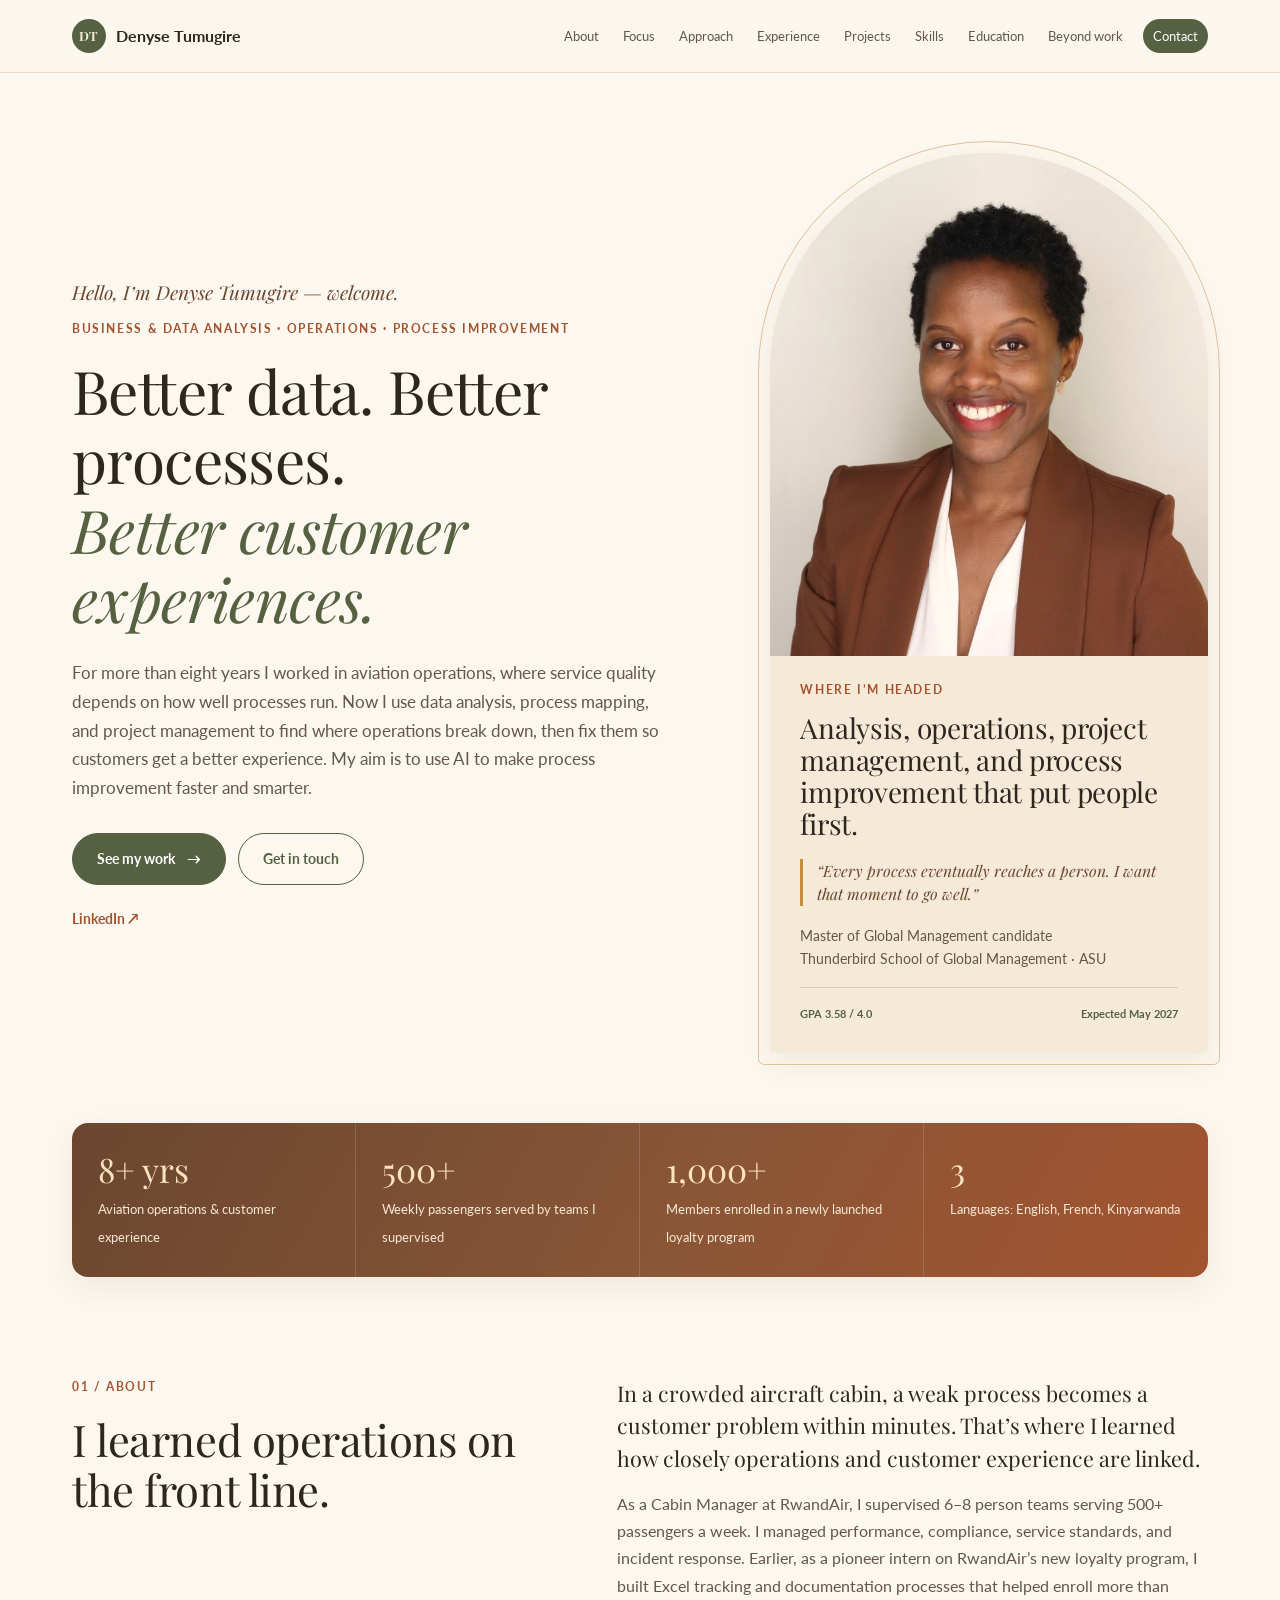
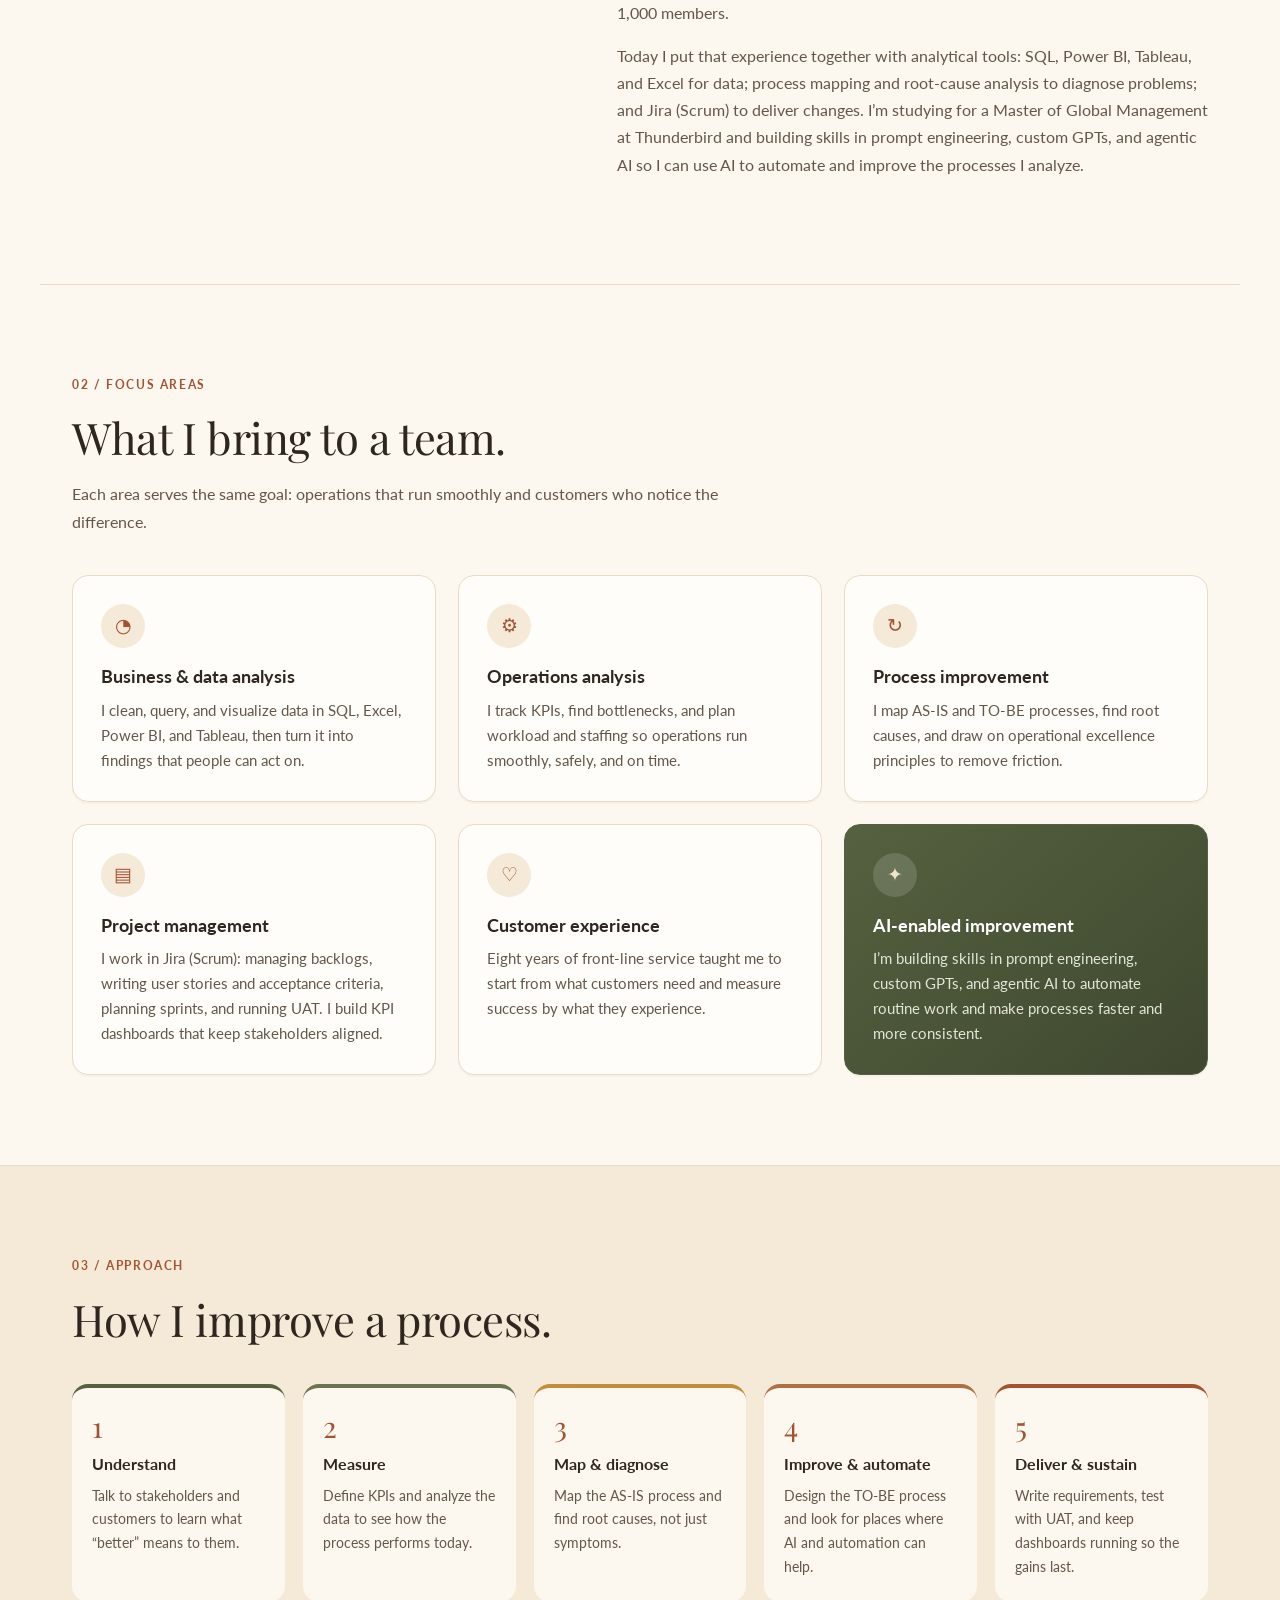
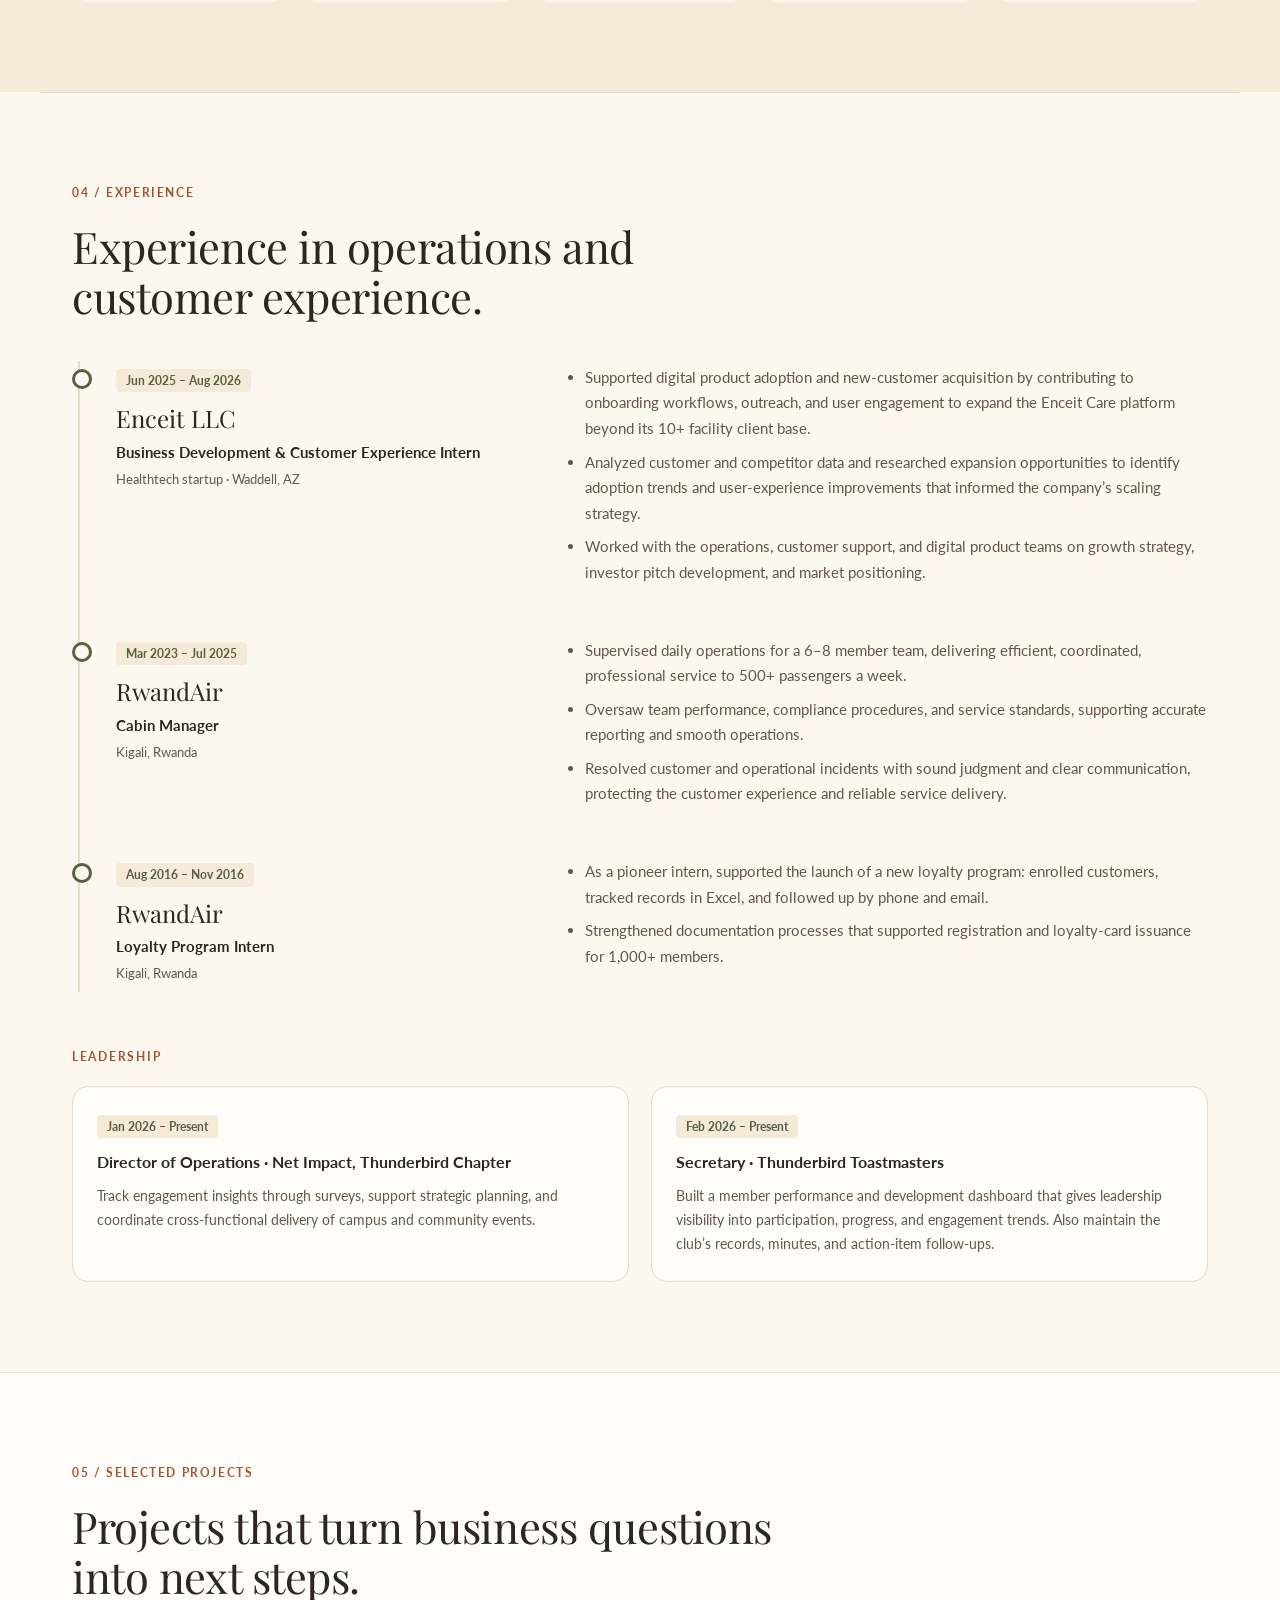
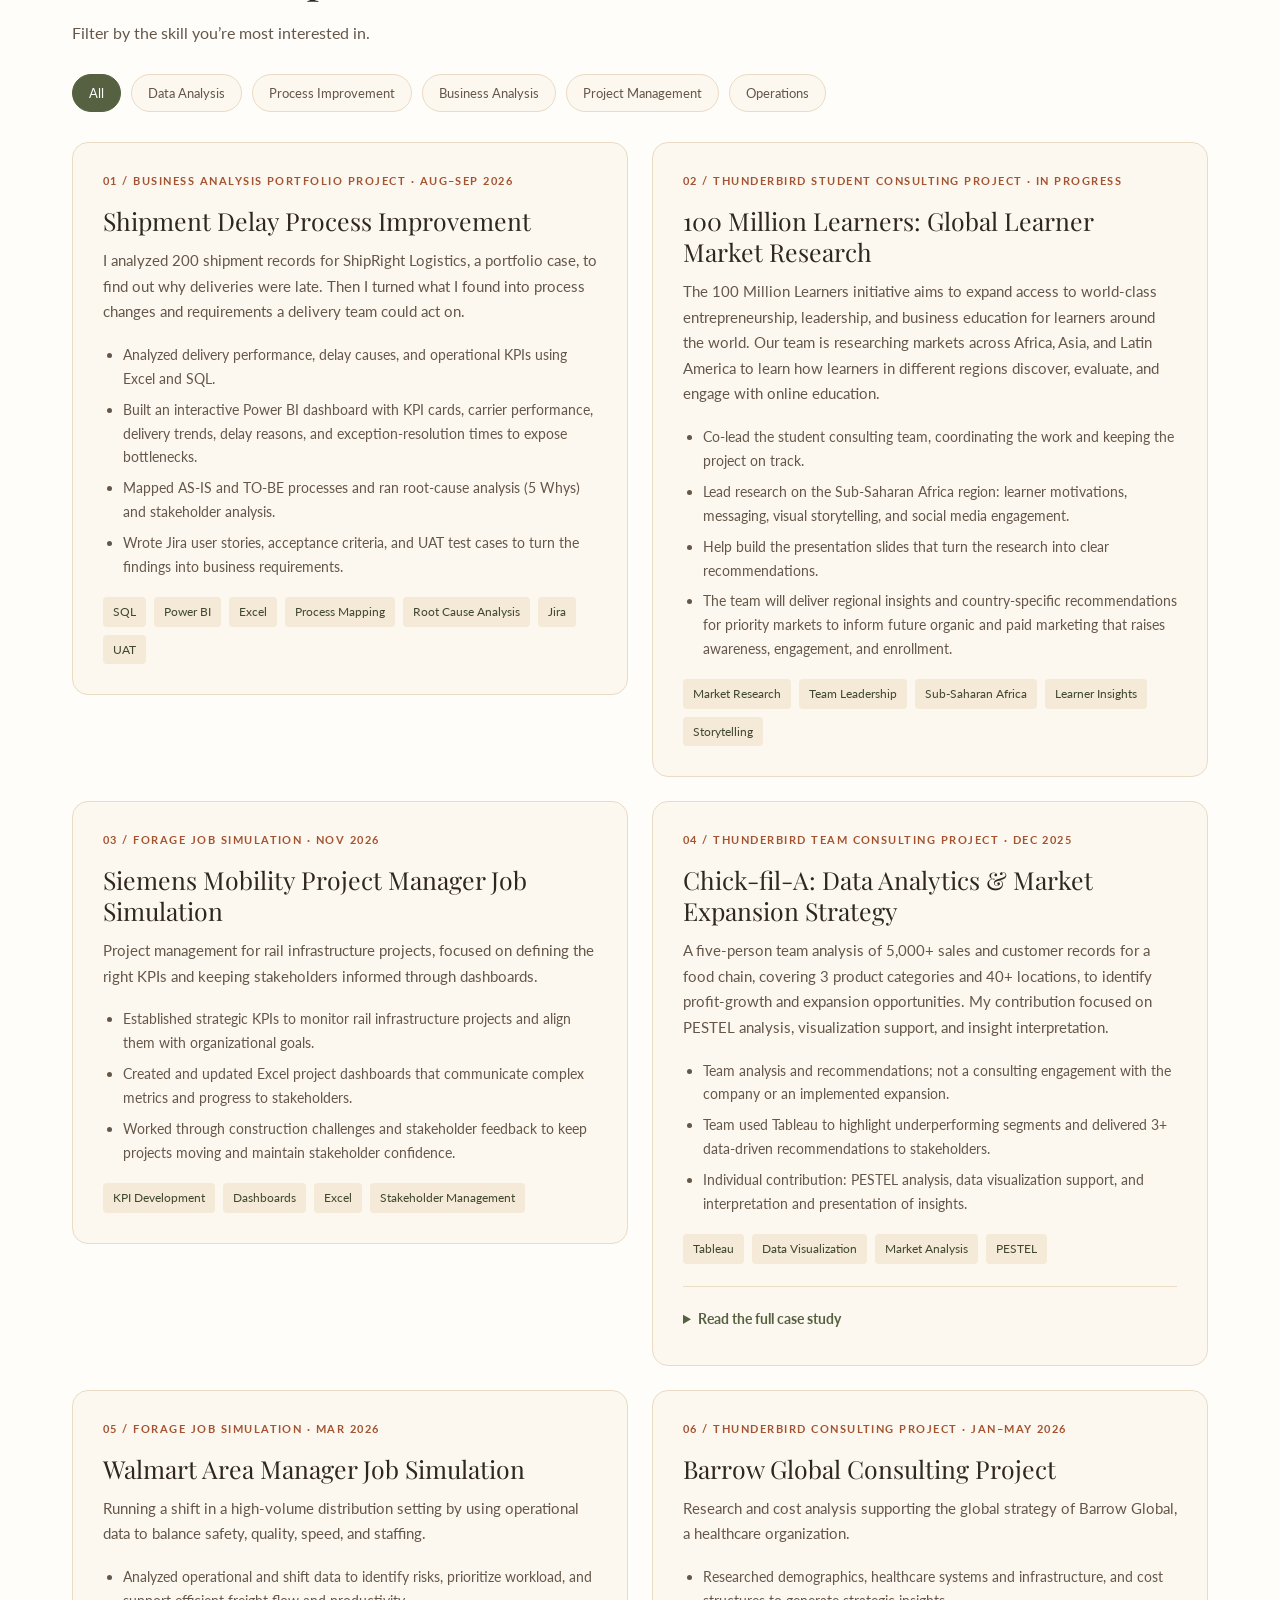
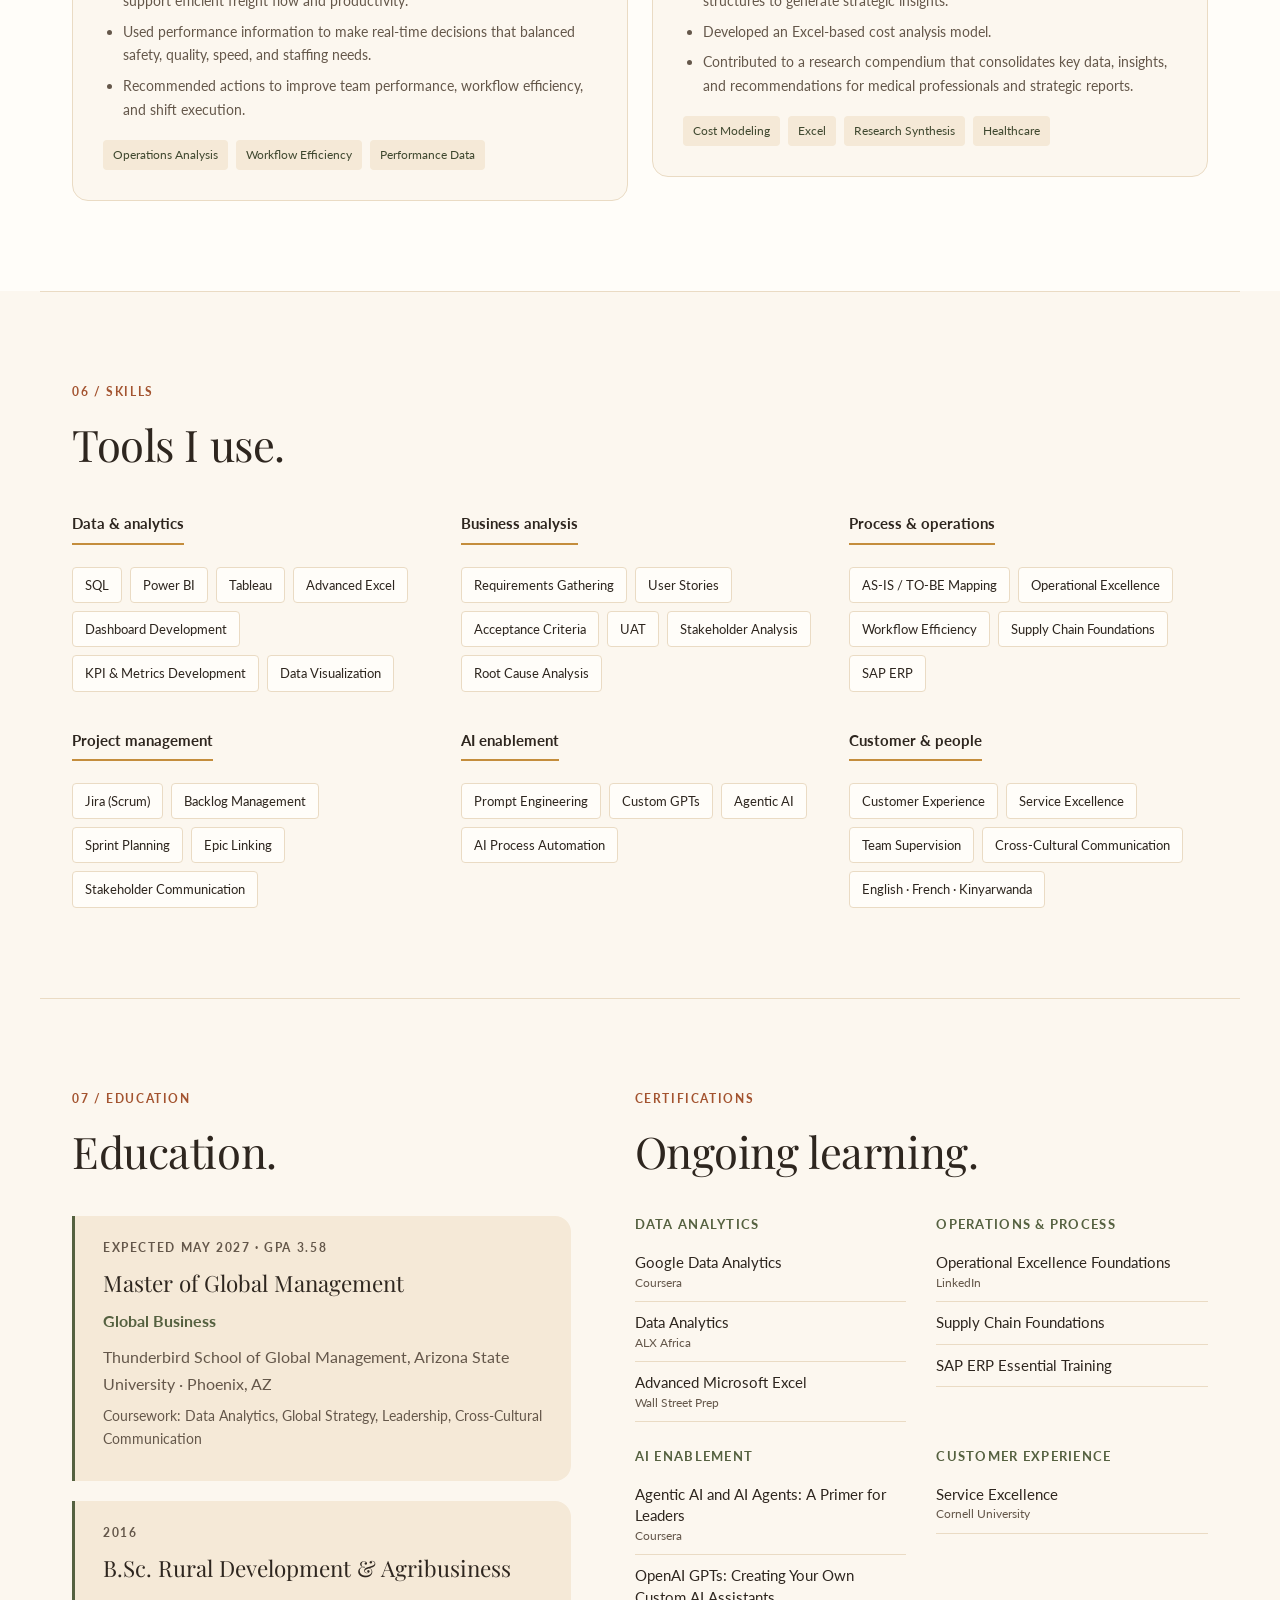
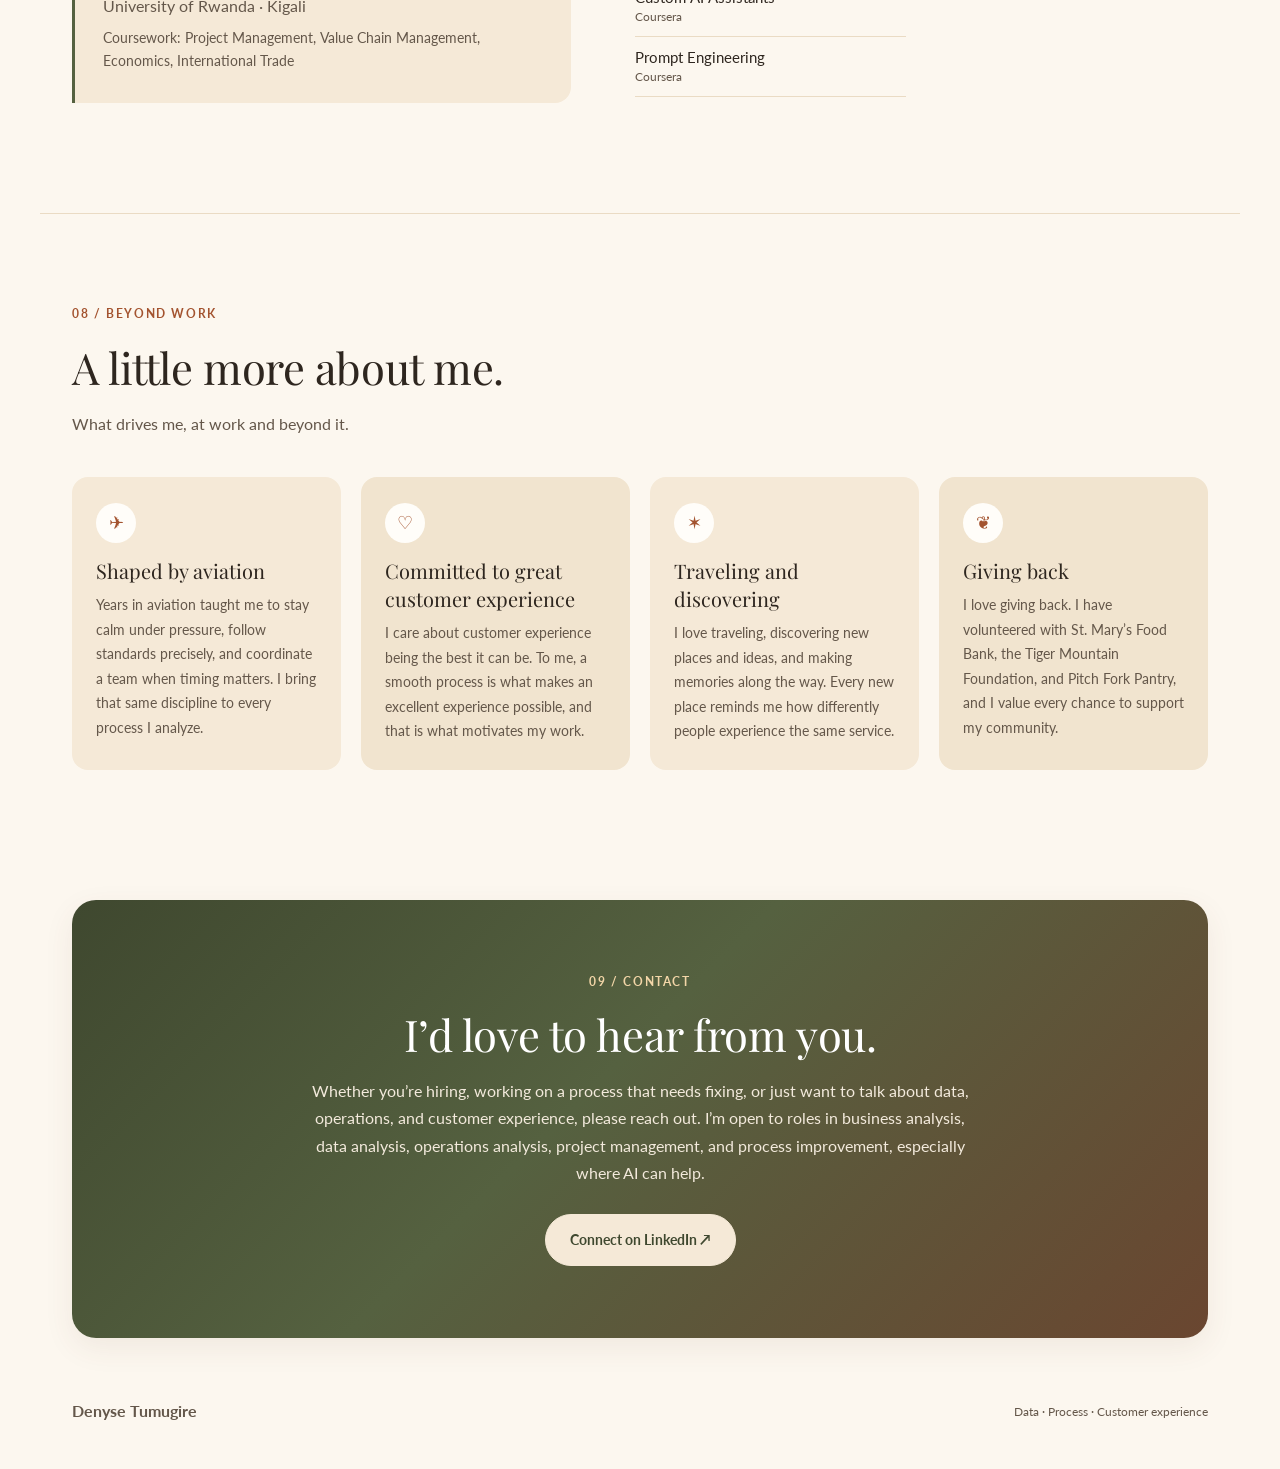
==== index.html @ b542c6e5 "Broaden hero card focus statement Co-Authored-By: Claude Opus 5.5 <noreply@anthropic.com> Claude-Ses" ====
<!doctype html>
<html lang="en">
<head>
  <meta charset="utf-8">
  <meta name="viewport" content="width=device-width, initial-scale=1">
  <meta name="description" content="Denyse Tumugire: business and data analyst, operations analyst, and process improvement professional focused on better customer experiences and AI-enabled process improvement.">
  <title>Denyse Tumugire | Business & Data Analysis · Operations · Process Improvement</title>
  <link rel="preconnect" href="https://fonts.googleapis.com">
  <link rel="preconnect" href="https://fonts.gstatic.com" crossorigin>
  <link rel="stylesheet" href="https://fonts.googleapis.com/css2?family=Lato:ital,wght@0,300;0,400;0,700;1,400&family=Playfair+Display:ital,wght@0,400;0,500;0,600;1,400;1,500&display=swap">
  <link rel="stylesheet" href="assets/styles.css">
  <script defer src="assets/projects.js"></script>
  <script defer src="assets/main.js"></script>
</head>
<body>
  <a class="skip-link" href="#main">Skip to content</a>
  <div class="progress" aria-hidden="true"><span></span></div>

  <header class="site-header">
    <div class="header-inner">
      <a class="brand" href="#home"><span class="brand-mark" aria-hidden="true">DT</span> Denyse Tumugire</a>
      <button class="menu-toggle" type="button" aria-expanded="false" aria-controls="navigation" hidden>Menu</button>
      <nav id="navigation" aria-label="Main navigation">
        <a href="#about">About</a>
        <a href="#focus">Focus</a>
        <a href="#approach">Approach</a>
        <a href="#experience">Experience</a>
        <a href="#projects">Projects</a>
        <a href="#skills">Skills</a>
        <a href="#credentials">Education</a>
        <a href="#beyond">Beyond work</a>
        <a href="#contact" class="nav-cta">Contact</a>
      </nav>
    </div>
  </header>

  <main id="main">
    <!-- HERO -->
    <section class="hero section" id="home" aria-labelledby="home-title">
      <div class="hero-copy">
        <p class="greeting">Hello, I’m Denyse Tumugire <span aria-hidden="true">—</span> welcome.</p>
        <p class="eyebrow">Business & Data Analysis · Operations · Process Improvement</p>
        <h1 id="home-title">Better data. Better processes.<br><em>Better customer experiences.</em></h1>
        <p class="intro">For more than eight years I worked in aviation operations, where service quality depends on how well processes run. Now I use data analysis, process mapping, and project management to find where operations break down, then fix them so customers get a better experience. My aim is to use AI to make process improvement faster and smarter.</p>
        <div class="actions">
          <a class="button primary" href="#projects">See my work <span aria-hidden="true">→</span></a>
          <a class="button secondary" href="#contact">Get in touch</a>
        </div>
        <ul class="hero-links" aria-label="Professional profiles">
          <li><a href="https://www.linkedin.com/in/denyse-tumugire">LinkedIn ↗</a></li>
        </ul>
      </div>
      <aside class="hero-note" aria-label="Professional focus">
        <div class="portrait-frame"><img class="portrait" src="assets/denyse-tumugire.jpg" alt="Denyse Tumugire, smiling, in a brown blazer" width="720" height="828" fetchpriority="high"></div>
        <p class="eyebrow">Where I’m headed</p>
        <h2>Analysis, operations, project management, and process improvement that put people first.</h2>
        <blockquote>“Every process eventually reaches a person. I want that moment to go well.”</blockquote>
        <p>Master of Global Management candidate<br>Thunderbird School of Global Management · ASU</p>
        <div class="note-footer"><span>GPA 3.58 / 4.0</span><span>Expected May 2027</span></div>
      </aside>
    </section>

    <!-- IMPACT NUMBERS -->
    <section class="stats" aria-label="Highlights">
      <div><strong>8+ yrs</strong><span>Aviation operations & customer experience</span></div>
      <div><strong>500+</strong><span>Weekly passengers served by teams I supervised</span></div>
      <div><strong>1,000+</strong><span>Members enrolled in a newly launched loyalty program</span></div>
      <div><strong>3</strong><span>Languages: English, French, Kinyarwanda</span></div>
    </section>

    <!-- ABOUT -->
    <section class="section about" id="about" aria-labelledby="about-title">
      <div class="section-heading"><p class="eyebrow">01 / About</p><h2 id="about-title">I learned operations on the front line.</h2></div>
      <div class="section-body">
        <p class="lead">In a crowded aircraft cabin, a weak process becomes a customer problem within minutes. That’s where I learned how closely operations and customer experience are linked.</p>
        <p>As a Cabin Manager at RwandAir, I supervised 6–8 person teams serving 500+ passengers a week. I managed performance, compliance, service standards, and incident response. Earlier, as a pioneer intern on RwandAir’s new loyalty program, I built Excel tracking and documentation processes that helped enroll more than 1,000 members.</p>
        <p>Today I put that experience together with analytical tools: SQL, Power BI, Tableau, and Excel for data; process mapping and root-cause analysis to diagnose problems; and Jira (Scrum) to deliver changes. I’m studying for a Master of Global Management at Thunderbird and building skills in prompt engineering, custom GPTs, and agentic AI so I can use AI to automate and improve the processes I analyze.</p>
      </div>
    </section>

    <!-- FOCUS AREAS -->
    <section class="section" id="focus" aria-labelledby="focus-title">
      <div class="section-heading"><p class="eyebrow">02 / Focus areas</p><h2 id="focus-title">What I bring to a team.</h2><p>Each area serves the same goal: operations that run smoothly and customers who notice the difference.</p></div>
      <div class="focus-grid">
        <article class="focus-card"><span class="focus-icon" aria-hidden="true">◔</span><h3>Business & data analysis</h3><p>I clean, query, and visualize data in SQL, Excel, Power BI, and Tableau, then turn it into findings that people can act on.</p></article>
        <article class="focus-card"><span class="focus-icon" aria-hidden="true">⚙</span><h3>Operations analysis</h3><p>I track KPIs, find bottlenecks, and plan workload and staffing so operations run smoothly, safely, and on time.</p></article>
        <article class="focus-card"><span class="focus-icon" aria-hidden="true">↻</span><h3>Process improvement</h3><p>I map AS-IS and TO-BE processes, find root causes, and draw on operational excellence principles to remove friction.</p></article>
        <article class="focus-card"><span class="focus-icon" aria-hidden="true">▤</span><h3>Project management</h3><p>I work in Jira (Scrum): managing backlogs, writing user stories and acceptance criteria, planning sprints, and running UAT. I build KPI dashboards that keep stakeholders aligned.</p></article>
        <article class="focus-card"><span class="focus-icon" aria-hidden="true">♡</span><h3>Customer experience</h3><p>Eight years of front-line service taught me to start from what customers need and measure success by what they experience.</p></article>
        <article class="focus-card accent"><span class="focus-icon" aria-hidden="true">✦</span><h3>AI-enabled improvement</h3><p>I’m building skills in prompt engineering, custom GPTs, and agentic AI to automate routine work and make processes faster and more consistent.</p></article>
      </div>
    </section>

    <!-- APPROACH -->
    <section class="section approach" id="approach" aria-labelledby="approach-title">
      <div class="section-heading"><p class="eyebrow">03 / Approach</p><h2 id="approach-title">How I improve a process.</h2></div>
      <ol class="steps">
        <li><span class="step-num">1</span><h3>Understand</h3><p>Talk to stakeholders and customers to learn what “better” means to them.</p></li>
        <li><span class="step-num">2</span><h3>Measure</h3><p>Define KPIs and analyze the data to see how the process performs today.</p></li>
        <li><span class="step-num">3</span><h3>Map & diagnose</h3><p>Map the AS-IS process and find root causes, not just symptoms.</p></li>
        <li><span class="step-num">4</span><h3>Improve & automate</h3><p>Design the TO-BE process and look for places where AI and automation can help.</p></li>
        <li><span class="step-num">5</span><h3>Deliver & sustain</h3><p>Write requirements, test with UAT, and keep dashboards running so the gains last.</p></li>
      </ol>
    </section>

    <!-- EXPERIENCE -->
    <section class="section" id="experience" aria-labelledby="experience-title">
      <div class="section-heading"><p class="eyebrow">04 / Experience</p><h2 id="experience-title">Experience in operations and customer experience.</h2></div>
      <div class="timeline">
        <article class="experience">
          <div class="exp-meta"><p class="dates">Jun 2025 – Aug 2026</p><h3>Enceit LLC</h3><p class="role">Business Development & Customer Experience Intern</p><p class="place">Healthtech startup · Waddell, AZ</p></div>
          <ul>
            <li>Supported digital product adoption and new-customer acquisition by contributing to onboarding workflows, outreach, and user engagement to expand the Enceit Care platform beyond its 10+ facility client base.</li>
            <li>Analyzed customer and competitor data and researched expansion opportunities to identify adoption trends and user-experience improvements that informed the company’s scaling strategy.</li>
            <li>Worked with the operations, customer support, and digital product teams on growth strategy, investor pitch development, and market positioning.</li>
          </ul>
        </article>
        <article class="experience">
          <div class="exp-meta"><p class="dates">Mar 2023 – Jul 2025</p><h3>RwandAir</h3><p class="role">Cabin Manager</p><p class="place">Kigali, Rwanda</p></div>
          <ul>
            <li>Supervised daily operations for a 6–8 member team, delivering efficient, coordinated, professional service to 500+ passengers a week.</li>
            <li>Oversaw team performance, compliance procedures, and service standards, supporting accurate reporting and smooth operations.</li>
            <li>Resolved customer and operational incidents with sound judgment and clear communication, protecting the customer experience and reliable service delivery.</li>
          </ul>
        </article>
        <article class="experience">
          <div class="exp-meta"><p class="dates">Aug 2016 – Nov 2016</p><h3>RwandAir</h3><p class="role">Loyalty Program Intern</p><p class="place">Kigali, Rwanda</p></div>
          <ul>
            <li>As a pioneer intern, supported the launch of a new loyalty program: enrolled customers, tracked records in Excel, and followed up by phone and email.</li>
            <li>Strengthened documentation processes that supported registration and loyalty-card issuance for 1,000+ members.</li>
          </ul>
        </article>
      </div>

      <h3 class="subhead">Leadership</h3>
      <div class="leadership">
        <article><p class="dates">Jan 2026 – Present</p><h4>Director of Operations · Net Impact, Thunderbird Chapter</h4><p>Track engagement insights through surveys, support strategic planning, and coordinate cross-functional delivery of campus and community events.</p></article>
        <article><p class="dates">Feb 2026 – Present</p><h4>Secretary · Thunderbird Toastmasters</h4><p>Built a member performance and development dashboard that gives leadership visibility into participation, progress, and engagement trends. Also maintain the club’s records, minutes, and action-item follow-ups.</p></article>
      </div>
    </section>

    <!-- PROJECTS -->
    <section class="section projects-section" id="projects" aria-labelledby="projects-title">
      <div class="section-heading"><p class="eyebrow">05 / Selected projects</p><h2 id="projects-title">Projects that turn business questions into next steps.</h2><p>Filter by the skill you’re most interested in.</p></div>
      <div id="project-filters" class="filters" role="group" aria-label="Filter projects"></div>
      <p id="filter-status" class="visually-hidden" aria-live="polite"></p>
      <div id="project-grid" class="project-grid"></div>
      <noscript><p>Turn on JavaScript to see project details. Featured work includes a shipment delay process improvement project (SQL, Power BI, Jira), a Siemens Mobility project manager simulation, and a Chick-fil-A data analytics case study.</p></noscript>
    </section>

    <!-- SKILLS -->
    <section class="section" id="skills" aria-labelledby="skills-title">
      <div class="section-heading"><p class="eyebrow">06 / Skills</p><h2 id="skills-title">Tools I use.</h2></div>
      <div class="skill-groups">
        <div><h3>Data & analytics</h3><ul class="chips"><li>SQL</li><li>Power BI</li><li>Tableau</li><li>Advanced Excel</li><li>Dashboard Development</li><li>KPI & Metrics Development</li><li>Data Visualization</li></ul></div>
        <div><h3>Business analysis</h3><ul class="chips"><li>Requirements Gathering</li><li>User Stories</li><li>Acceptance Criteria</li><li>UAT</li><li>Stakeholder Analysis</li><li>Root Cause Analysis</li></ul></div>
        <div><h3>Process & operations</h3><ul class="chips"><li>AS-IS / TO-BE Mapping</li><li>Operational Excellence</li><li>Workflow Efficiency</li><li>Supply Chain Foundations</li><li>SAP ERP</li></ul></div>
        <div><h3>Project management</h3><ul class="chips"><li>Jira (Scrum)</li><li>Backlog Management</li><li>Sprint Planning</li><li>Epic Linking</li><li>Stakeholder Communication</li></ul></div>
        <div><h3>AI enablement</h3><ul class="chips"><li>Prompt Engineering</li><li>Custom GPTs</li><li>Agentic AI</li><li>AI Process Automation</li></ul></div>
        <div><h3>Customer & people</h3><ul class="chips"><li>Customer Experience</li><li>Service Excellence</li><li>Team Supervision</li><li>Cross-Cultural Communication</li><li>English · French · Kinyarwanda</li></ul></div>
      </div>
    </section>

    <!-- EDUCATION & CERTIFICATIONS -->
    <section class="section credentials" id="credentials" aria-labelledby="credentials-title">
      <div>
        <div class="section-heading"><p class="eyebrow">07 / Education</p><h2 id="credentials-title">Education.</h2></div>
        <article class="education-card"><p class="eyebrow">Expected May 2027 · GPA 3.58</p><h3>Master of Global Management</h3><p class="specialization">Global Business</p><p>Thunderbird School of Global Management, Arizona State University · Phoenix, AZ</p><p class="small">Coursework: Data Analytics, Global Strategy, Leadership, Cross-Cultural Communication</p></article>
        <article class="education-card"><p class="eyebrow">2016</p><h3>B.Sc. Rural Development & Agribusiness</h3><p>University of Rwanda · Kigali</p><p class="small">Coursework: Project Management, Value Chain Management, Economics, International Trade</p></article>
      </div>
      <div>
        <div class="section-heading"><p class="eyebrow">Certifications</p><h2>Ongoing learning.</h2></div>
        <div class="cert-groups">
          <div><h3>Data analytics</h3><ul class="certification-list"><li>Google Data Analytics <span>Coursera</span></li><li>Data Analytics <span>ALX Africa</span></li><li>Advanced Microsoft Excel <span>Wall Street Prep</span></li></ul></div>
          <div><h3>Operations & process</h3><ul class="certification-list"><li>Operational Excellence Foundations <span>LinkedIn</span></li><li>Supply Chain Foundations</li><li>SAP ERP Essential Training</li></ul></div>
          <div><h3>AI enablement</h3><ul class="certification-list"><li>Agentic AI and AI Agents: A Primer for Leaders <span>Coursera</span></li><li>OpenAI GPTs: Creating Your Own Custom AI Assistants <span>Coursera</span></li><li>Prompt Engineering <span>Coursera</span></li></ul></div>
          <div><h3>Customer experience</h3><ul class="certification-list"><li>Service Excellence <span>Cornell University</span></li></ul></div>
        </div>
      </div>
    </section>

    <!-- BEYOND WORK: Add hobbies or interests as another <article class="life-card">. -->
    <section class="section beyond" id="beyond" aria-labelledby="beyond-title">
      <div class="section-heading"><p class="eyebrow">08 / Beyond work</p><h2 id="beyond-title">A little more about me.</h2><p>What drives me, at work and beyond it.</p></div>
      <div class="life-grid">
        <article class="life-card"><span class="life-icon" aria-hidden="true">✈</span><h3>Shaped by aviation</h3><p>Years in aviation taught me to stay calm under pressure, follow standards precisely, and coordinate a team when timing matters. I bring that same discipline to every process I analyze.</p></article>
        <article class="life-card"><span class="life-icon" aria-hidden="true">♡</span><h3>Committed to great customer experience</h3><p>I care about customer experience being the best it can be. To me, a smooth process is what makes an excellent experience possible, and that is what motivates my work.</p></article>
        <article class="life-card"><span class="life-icon" aria-hidden="true">✶</span><h3>Traveling and discovering</h3><p>I love traveling, discovering new places and ideas, and making memories along the way. Every new place reminds me how differently people experience the same service.</p></article>
        <article class="life-card"><span class="life-icon" aria-hidden="true">❦</span><h3>Giving back</h3><p>I love giving back. I have volunteered with St. Mary’s Food Bank, the Tiger Mountain Foundation, and Pitch Fork Pantry, and I value every chance to support my community.</p></article>
      </div>
    </section>

    <!-- CONTACT -->
    <section class="section contact-section" id="contact" aria-labelledby="contact-title">
      <p class="eyebrow">09 / Contact</p>
      <h2 id="contact-title">I’d love to hear from you.</h2>
      <p>Whether you’re hiring, working on a process that needs fixing, or just want to talk about data, operations, and customer experience, please reach out. I’m open to roles in business analysis, data analysis, operations analysis, project management, and process improvement, especially where AI can help.</p>
      <a class="button primary" href="https://www.linkedin.com/in/denyse-tumugire">Connect on LinkedIn ↗</a>
    </section>
  </main>

  <footer>
    <a class="brand" href="#home">Denyse Tumugire</a>
    <p>Data · Process · Customer experience</p>
  </footer>

  <a class="to-top" href="#home" aria-label="Back to top">↑</a>
</body>
</html>
---- assets/styles.css ----
/* DESIGN: Change these colors to personalize the earth-tone palette.
   Keep text colors dark enough to stay readable on the light backgrounds. */
:root {
  --ink: #2e261f;        /* main text: warm espresso */
  --muted: #64574a;      /* secondary text */
  --olive: #556140;      /* primary accent: warm olive */
  --olive-dark: #3f482f;
  --clay: #a3532f;       /* terracotta accent */
  --brown: #6a4630;      /* deep earth */
  --ochre: #c48d3c;      /* honey highlight */
  --sand: #f5e9d7;       /* soft warm panels */
  --cream: #fcf7ef;      /* page background */
  --line: #eadbc4;       /* borders */
  --white: #fffdf9;
  --radius: 16px;
  --shadow: 0 10px 30px rgba(106, 70, 48, .08);
  --header-h: 72px;
  --serif: 'Playfair Display', Georgia, 'Times New Roman', serif;
  --sans: 'Lato', Arial, Helvetica, sans-serif;
}

* { box-sizing: border-box; }
html { scroll-behavior: smooth; scroll-padding-top: calc(var(--header-h) + 16px); }
body { margin: 0; color: var(--ink); background: var(--cream); font-family: var(--sans); font-size: 16px; line-height: 1.7; }
a { color: inherit; text-underline-offset: 4px; }
button { font: inherit; }
a:focus-visible, button:focus-visible, summary:focus-visible { outline: 3px solid var(--clay); outline-offset: 4px; }
h1, h2, h3, h4, p { margin-top: 0; }
h1, h2 { font-family: var(--serif); font-weight: 400; line-height: 1.15; letter-spacing: -.01em; }
h1 { font-size: clamp(2.4rem, 4.7vw, 4rem); margin-bottom: 26px; }
h1 em { color: var(--olive); }
h2 { font-size: clamp(1.9rem, 3.4vw, 2.8rem); margin-bottom: 18px; }
h3 { font-size: 1.15rem; line-height: 1.4; margin-bottom: 8px; }
p { margin-bottom: 16px; }
.visually-hidden { position: absolute; width: 1px; height: 1px; overflow: hidden; clip: rect(0 0 0 0); white-space: nowrap; }
.skip-link { position: fixed; top: -100px; left: 16px; padding: 10px 20px; background: var(--ink); color: #fff; z-index: 50; }
.skip-link:focus { top: 12px; }

/* ---------- Progress bar & header ---------- */
.progress { position: fixed; top: 0; left: 0; right: 0; height: 3px; z-index: 40; pointer-events: none; }
.progress span { display: block; height: 100%; background: linear-gradient(90deg, var(--olive), var(--ochre), var(--clay)); transform-origin: left; transform: scaleX(0); }
.site-header { position: sticky; top: 0; z-index: 30; background: rgba(252, 247, 239, .94); backdrop-filter: blur(8px); border-bottom: 1px solid var(--line); }
.header-inner { max-width: 1200px; margin: auto; min-height: var(--header-h); padding: 12px 32px; display: flex; align-items: center; justify-content: space-between; gap: 24px; }
.brand { font-weight: 700; font-size: .98rem; text-decoration: none; white-space: nowrap; display: inline-flex; align-items: center; }
.brand-mark { display: inline-grid; place-items: center; background: var(--olive); color: var(--sand); width: 34px; height: 34px; border-radius: 50%; margin-right: 10px; font-family: var(--serif); font-size: .8rem; letter-spacing: .04em; }
nav { display: flex; align-items: center; gap: 4px; flex-wrap: wrap; }
nav a { font-size: .82rem; text-decoration: none; color: var(--muted); padding: 6px 10px; border-radius: 999px; transition: background .2s, color .2s; }
nav a:hover { color: var(--ink); background: var(--sand); }
nav a.is-active { color: var(--olive-dark); background: var(--sand); font-weight: 700; }
nav a.nav-cta { background: var(--olive); color: #fff; margin-left: 6px; }
nav a.nav-cta:hover, nav a.nav-cta.is-active { background: var(--olive-dark); color: #fff; }
.menu-toggle { display: none; }

/* ---------- Layout ---------- */
.section { max-width: 1200px; margin: auto; padding: 90px 32px; }
.section + .section { border-top: 1px solid var(--line); }
.eyebrow { font-size: .72rem; font-weight: 700; letter-spacing: .14em; text-transform: uppercase; color: var(--clay); margin-bottom: 18px; }
.section-heading { max-width: 720px; margin-bottom: 40px; }
.section-heading > p:last-child:not(.eyebrow) { color: var(--muted); }

/* ---------- Hero ---------- */
.hero { display: grid; grid-template-columns: 1.45fr 1fr; gap: 64px; align-items: center; padding-top: 80px; padding-bottom: 70px; }
.intro { font-size: 1.06rem; color: var(--muted); max-width: 590px; }
.actions { display: flex; gap: 12px; flex-wrap: wrap; margin: 30px 0 22px; }
.button { display: inline-flex; align-items: center; gap: 12px; text-decoration: none; padding: 13px 24px; border-radius: 999px; font-weight: 700; font-size: .88rem; border: 1px solid var(--olive); transition: background .2s, color .2s, transform .2s; }
.button:hover { transform: translateY(-1px); }
.primary { background: var(--olive); color: #fff; }
.primary:hover { background: var(--olive-dark); }
.secondary { background: transparent; color: var(--olive); }
.secondary:hover { background: var(--olive); color: #fff; }
.hero-links { list-style: none; padding: 0; margin: 0; display: flex; gap: 22px; font-size: .86rem; font-weight: 700; }
.hero-links a { color: var(--clay); text-decoration: none; }
.hero-links a:hover { text-decoration: underline; }
.hero-note { position: relative; background: var(--sand); box-shadow: var(--shadow); padding: 0 0 30px; border-radius: 999px 999px 20px 20px; }
.hero-note:before { content: ''; position: absolute; inset: -12px; border: 1px solid #dcc29a; border-radius: 999px 999px 28px 28px; pointer-events: none; }
.hero-note h2 { font-size: 1.75rem; }
.hero-note p:not(.eyebrow) { font-size: .88rem; color: var(--muted); }
.hero-note .eyebrow { margin-top: 24px; margin-bottom: 12px; }
.hero-note > :not(.portrait-frame) { margin-left: 30px; margin-right: 30px; }
.orbit { height: 175px; max-width: 250px; margin: 5px auto 20px; position: relative; display: flex; align-items: center; justify-content: center; border: 1px solid #c9bfa9; border-radius: 50%; transform: rotate(-15deg); }
.orbit:before { content: ''; position: absolute; width: 145px; height: 145px; border: 1px solid #c9bfa9; border-radius: 50%; transform: rotate(15deg); }
.orbit:after { content: ''; position: absolute; width: 46px; height: 46px; border-radius: 50%; background: radial-gradient(circle, var(--ochre), var(--clay)); opacity: .85; }
.orbit span { position: absolute; transform: rotate(15deg); background: var(--sand); padding: 2px 9px; font-family: var(--serif); color: var(--olive); }
.orbit span:first-child { left: -5px; top: 40px; }
.orbit span:nth-child(2) { right: -8px; top: 50px; }
.orbit span:nth-child(3) { bottom: 8px; }
.note-footer { display: flex; justify-content: space-between; gap: 15px; font-size: .7rem; font-weight: 700; border-top: 1px solid #d6ccb8; padding-top: 16px; color: var(--olive); }

/* ---------- Stats ---------- */
.stats { max-width: 1136px; margin: 0 auto 10px; display: grid; grid-template-columns: repeat(4, 1fr); background: linear-gradient(120deg, var(--brown), #8a5636 55%, var(--clay)); color: #fff; border-radius: var(--radius); box-shadow: var(--shadow); }
.stats div { padding: 28px 26px; border-right: 1px solid rgba(255,255,255,.15); }
.stats div:last-child { border-right: 0; }
.stats strong { display: block; font-family: var(--serif); font-weight: 400; font-size: 2.1rem; line-height: 1.1; color: #fbe3bd; margin-bottom: 6px; }
.stats span { font-size: .8rem; color: #f6e6d3; }

/* ---------- About ---------- */
.about { display: grid; grid-template-columns: 1fr 1.25fr; gap: 72px; }
.section-body p { color: var(--muted); }
.section-body .lead { font-family: var(--serif); font-size: 1.35rem; line-height: 1.5; color: var(--ink); }

/* ---------- Focus areas ---------- */
.focus-grid { display: grid; grid-template-columns: repeat(3, 1fr); gap: 22px; }
.focus-card { background: var(--white); border: 1px solid var(--line); border-radius: var(--radius); padding: 28px; box-shadow: 0 2px 0 rgba(106,70,48,.03); transition: transform .2s, box-shadow .2s; }
.focus-card:hover { transform: translateY(-3px); box-shadow: 0 10px 26px rgba(80, 64, 40, .08); }
.focus-card p { color: var(--muted); font-size: .92rem; margin: 0; }
.focus-icon { display: inline-grid; place-items: center; width: 44px; height: 44px; border-radius: 50%; background: var(--sand); color: var(--clay); font-size: 1.2rem; margin-bottom: 16px; }
.focus-card.accent { background: linear-gradient(140deg, var(--olive), var(--olive-dark)); border-color: var(--olive); color: #fff; }
.focus-card.accent p { color: #e3e6d9; }
.focus-card.accent .focus-icon { background: rgba(255,255,255,.14); color: #f1e3c6; }

/* ---------- Approach ---------- */
.approach { background: var(--sand); max-width: none; padding-left: max(32px, calc((100% - 1136px) / 2)); padding-right: max(32px, calc((100% - 1136px) / 2)); }
.steps { list-style: none; padding: 0; margin: 0; display: grid; grid-template-columns: repeat(5, 1fr); gap: 18px; counter-reset: none; }
.steps li { position: relative; background: var(--cream); border-radius: var(--radius); padding: 24px 20px; border-top: 4px solid var(--olive); }
.steps li:nth-child(2) { border-top-color: #6b7350; }
.steps li:nth-child(3) { border-top-color: var(--ochre); }
.steps li:nth-child(4) { border-top-color: #b06f43; }
.steps li:nth-child(5) { border-top-color: var(--clay); }
.step-num { font-family: var(--serif); font-size: 1.8rem; color: var(--clay); display: block; line-height: 1; margin-bottom: 12px; }
.steps h3 { font-size: 1.02rem; }
.steps p { font-size: .87rem; color: var(--muted); margin: 0; }

/* ---------- Experience ---------- */
.timeline { border-left: 2px solid var(--line); margin-left: 6px; }
.experience { position: relative; display: grid; grid-template-columns: 1fr 1.6fr; gap: 50px; padding: 4px 0 40px 36px; }
.experience:before { content: ''; position: absolute; left: -8px; top: 8px; width: 14px; height: 14px; border-radius: 50%; background: var(--cream); border: 3px solid var(--olive); }
.experience:last-child { padding-bottom: 8px; }
.dates { display: inline-block; font-size: .72rem; font-weight: 700; color: var(--olive); background: var(--sand); border-radius: 4px; padding: 2px 10px; margin-bottom: 10px; }
.exp-meta h3 { font-family: var(--serif); font-weight: 400; font-size: 1.5rem; margin-bottom: 4px; }
.role { font-weight: 700; font-size: .95rem; margin-bottom: 2px; }
.place { font-size: .82rem; color: var(--muted); margin: 0; }
.experience ul { margin: 0; padding-left: 18px; color: var(--muted); font-size: .94rem; }
.experience li { margin-bottom: 8px; }
.subhead { margin-top: 56px; margin-bottom: 20px; font-size: .78rem; letter-spacing: .14em; text-transform: uppercase; color: var(--clay); }
.leadership { display: grid; grid-template-columns: 1fr 1fr; gap: 22px; }
.leadership article { background: var(--white); border: 1px solid var(--line); border-radius: var(--radius); padding: 24px; }
.leadership h4 { font-size: 1rem; margin-bottom: 8px; }
.leadership p:last-child { color: var(--muted); font-size: .9rem; margin: 0; }

/* ---------- Projects ---------- */
.projects-section { background: var(--white); max-width: none; padding-left: max(32px, calc((100% - 1136px) / 2)); padding-right: max(32px, calc((100% - 1136px) / 2)); }
.filters { display: flex; flex-wrap: wrap; gap: 10px; margin: -12px 0 30px; }
.filter { border: 1px solid var(--line); background: var(--cream); color: var(--muted); padding: 7px 16px; border-radius: 999px; font-size: .82rem; cursor: pointer; transition: background .2s, color .2s; }
.filter:hover { border-color: var(--olive); color: var(--olive); }
.filter[aria-pressed="true"] { background: var(--olive); border-color: var(--olive); color: #fff; }
.project-grid { display: grid; grid-template-columns: 1fr 1fr; gap: 24px; align-items: start; }
.project-card { padding: 30px; background: var(--cream); border: 1px solid var(--line); border-radius: var(--radius); transition: box-shadow .2s; }
.project-card:hover { box-shadow: var(--shadow); }
.project-card[hidden] { display: none; }
.project-card .eyebrow { font-size: .66rem; margin-bottom: 14px; }
.project-card h3 { font-family: var(--serif); font-size: 1.55rem; font-weight: 400; line-height: 1.25; margin-bottom: 12px; }
.project-summary { color: var(--muted); font-size: .94rem; }
.contributions { padding-left: 20px; font-size: .88rem; color: var(--muted); margin: 18px 0; }
.contributions li { margin: 7px 0; }
.chips { list-style: none; display: flex; flex-wrap: wrap; gap: 8px; padding: 0; margin: 14px 0 0; }
.chips li { padding: 6px 12px; border: 1px solid var(--line); border-radius: 4px; font-size: .82rem; background: var(--white); }
.project-tags li { font-size: .72rem; padding: 4px 9px; color: var(--olive-dark); background: var(--sand); border-color: transparent; }
.project-link { display: inline-block; margin-top: 20px; font-size: .85rem; font-weight: 700; color: var(--olive); }
.project-image { width: 100%; height: 220px; object-fit: cover; border-radius: 6px; margin-bottom: 22px; }
.case-study { margin-top: 22px; border-top: 1px solid var(--line); padding-top: 16px; }
.case-study summary { cursor: pointer; color: var(--olive); font-size: .88rem; font-weight: 700; padding: 4px 0; }
.case-study[open] summary { margin-bottom: 14px; }
.case-study-section { margin-top: 16px; }
.case-study-section h4 { font-size: .9rem; margin: 0 0 6px; }
.case-study-section p { font-size: .87rem; color: var(--muted); margin: 0; }

/* ---------- Skills ---------- */
.skill-groups { display: grid; grid-template-columns: repeat(3, 1fr); gap: 34px 30px; }
.skill-groups h3 { font-size: .95rem; padding-bottom: 8px; border-bottom: 2px solid var(--ochre); display: inline-block; }

/* ---------- Education & certifications ---------- */
.credentials { display: grid; grid-template-columns: 1fr 1.15fr; gap: 64px; }
.education-card { border-left: 3px solid var(--olive); padding: 22px 28px; background: var(--sand); border-radius: 0 var(--radius) var(--radius) 0; margin-bottom: 20px; }
.education-card .eyebrow { margin-bottom: 10px; }
.education-card h3 { font-family: var(--serif); font-weight: 400; font-size: 1.4rem; }
.education-card p { color: var(--muted); margin-bottom: 8px; }
.specialization { color: var(--olive) !important; font-weight: 700; }
.small { font-size: .85rem; }
.cert-groups { display: grid; grid-template-columns: 1fr 1fr; gap: 26px 30px; }
.cert-groups h3 { font-size: .8rem; letter-spacing: .1em; text-transform: uppercase; color: var(--olive); }
.certification-list { padding: 0; margin: 0; list-style: none; }
.certification-list li { padding: 10px 0; border-bottom: 1px solid var(--line); font-size: .92rem; line-height: 1.45; }
.certification-list span { display: block; font-size: .76rem; color: var(--muted); }

/* ---------- Contact & footer ---------- */
.contact-section { text-align: center; background: linear-gradient(135deg, var(--olive-dark), var(--olive) 45%, var(--brown)); color: #fff; border-radius: 24px; box-shadow: var(--shadow); margin: 40px auto; padding: 72px 40px; max-width: 1136px; border: 0 !important; }
.contact-section .eyebrow { color: #f3d6a8; }
.contact-section h2 { max-width: 760px; margin-left: auto; margin-right: auto; }
.contact-section p:not(.eyebrow) { max-width: 660px; margin: 0 auto 28px; color: #f3eadc; }
.contact-section .primary { background: var(--sand); color: var(--olive-dark); border-color: var(--sand); }
.contact-section .primary:hover { background: #fff; }
footer { max-width: 1200px; margin: auto; padding: 20px 32px 44px; display: flex; justify-content: space-between; gap: 20px; align-items: center; color: var(--muted); font-size: .78rem; }
footer p { margin: 0; }
.to-top { position: fixed; right: 22px; bottom: 22px; width: 46px; height: 46px; display: grid; place-items: center; border-radius: 50%; background: var(--clay); color: #fff; text-decoration: none; font-size: 1.2rem; box-shadow: 0 6px 18px rgba(60, 40, 20, .25); opacity: 0; transform: translateY(10px); pointer-events: none; transition: opacity .25s, transform .25s; z-index: 25; }
.to-top.is-visible { opacity: 1; transform: none; pointer-events: auto; }
.to-top:hover { background: var(--olive-dark); }

/* ---------- Warm personal touches ---------- */
.portrait-frame { position: relative; overflow: hidden; border-radius: 999px 999px 0 0; }
.portrait { display: block; width: 100%; height: auto; aspect-ratio: 720 / 828; object-fit: cover; object-position: center 30%; filter: sepia(.12) saturate(1.05); background: #ece2d2; }
.greeting { font-family: var(--serif); font-style: italic; font-size: 1.2rem; color: var(--brown); margin-bottom: 10px; }
.hero-note blockquote { margin: 0 0 18px; padding-left: 14px; border-left: 3px solid var(--ochre); font-family: var(--serif); font-style: italic; color: var(--brown); font-size: .98rem; line-height: 1.5; }
.beyond .life-grid { display: grid; grid-template-columns: repeat(4, 1fr); gap: 20px; }
.life-card { background: var(--sand); border-radius: var(--radius); padding: 26px 24px; }
.life-card:nth-child(even) { background: #f1e4cf; }
.life-card h3 { font-family: var(--serif); font-weight: 400; font-size: 1.25rem; }
.life-card p { color: var(--muted); font-size: .9rem; margin: 0; }
.life-icon { display: inline-grid; place-items: center; width: 40px; height: 40px; border-radius: 50%; background: var(--white); color: var(--clay); margin-bottom: 14px; font-size: 1.1rem; }

/* ---------- Responsive ---------- */
@media (max-width: 1080px) {
  nav a { padding: 6px 7px; font-size: .76rem; }
  .beyond .life-grid { grid-template-columns: 1fr 1fr; }
  .hero { gap: 36px; grid-template-columns: 1.3fr 1fr; }
  .section { padding: 70px 28px; }
  .steps { grid-template-columns: repeat(3, 1fr); }
  .stats { margin-left: 28px; margin-right: 28px; }
  .contact-section { margin-left: 28px; margin-right: 28px; }
}
@media (max-width: 900px) {
  :root { --header-h: 64px; }
  .header-inner { flex-wrap: wrap; padding: 10px 20px; gap: 10px; }
  .js-enabled .menu-toggle { display: block; background: var(--white); border: 1px solid var(--line); border-radius: 6px; padding: 7px 14px; font-size: .85rem; font-weight: 700; cursor: pointer; }
  .js-enabled nav { display: none; }
  .js-enabled nav.is-open { display: flex; flex-direction: column; align-items: stretch; width: 100%; padding: 8px 0 12px; }
  .js-enabled nav.is-open a { padding: 11px 14px; font-size: .95rem; border-radius: 6px; }
  .js-enabled nav a.nav-cta { margin: 6px 0 0; text-align: center; }
  nav { width: 100%; }
  .hero { grid-template-columns: 1fr; }
  .hero-note { max-width: 440px; width: 100%; margin: auto; }
  .about, .credentials { grid-template-columns: 1fr; gap: 20px; }
  .credentials { gap: 40px; }
  .focus-grid, .skill-groups, .beyond .life-grid { grid-template-columns: 1fr 1fr; }
  .stats { grid-template-columns: 1fr 1fr; }
  .stats div:nth-child(2) { border-right: 0; }
  .stats div:nth-child(-n+2) { border-bottom: 1px solid rgba(255,255,255,.15); }
  .experience { grid-template-columns: 1fr; gap: 12px; }
  .project-grid { grid-template-columns: 1fr; }
}
@media (max-width: 600px) {
  .section { padding: 54px 16px; }
  .approach, .projects-section { padding-left: 16px; padding-right: 16px; }
  .hero { padding-top: 46px; }
  h1 { font-size: 2.4rem; }
  .hero-note { padding: 0 0 26px; }
  .hero-note > :not(.portrait-frame) { margin-left: 22px; margin-right: 22px; }
  .stats { margin-left: 16px; margin-right: 16px; }
  .stats div { padding: 20px 16px; }
  .stats strong { font-size: 1.7rem; }
  .focus-grid, .skill-groups, .leadership, .cert-groups, .steps, .beyond .life-grid { grid-template-columns: 1fr; }
  .experience { padding-left: 24px; }
  .project-card { padding: 22px; }
  .contact-section { margin: 30px 16px; padding: 48px 22px; }
  footer { flex-direction: column; align-items: flex-start; padding: 18px 16px 80px; gap: 8px; }
  .to-top { right: 16px; bottom: 16px; }
}
@media (prefers-reduced-motion: reduce) {
  html { scroll-behavior: auto; }
  *, *:before, *:after { transition: none !important; }
}
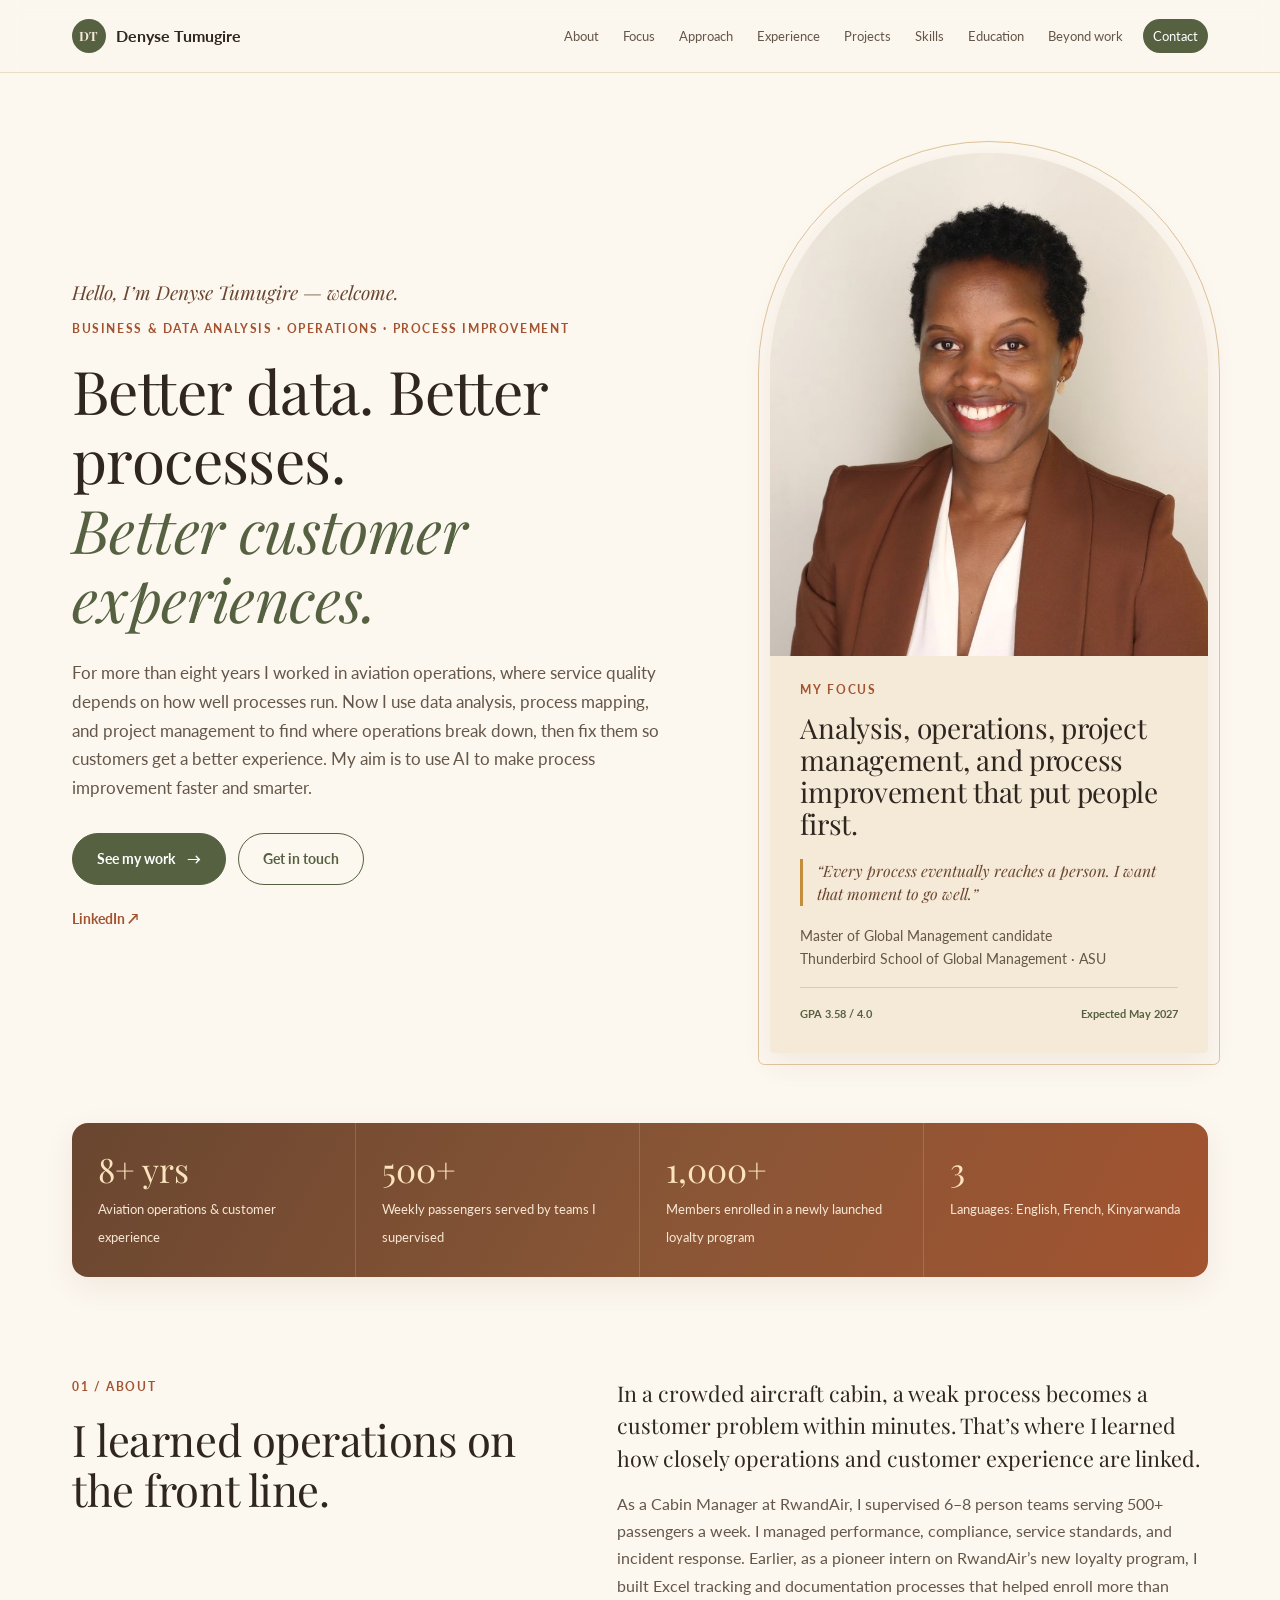
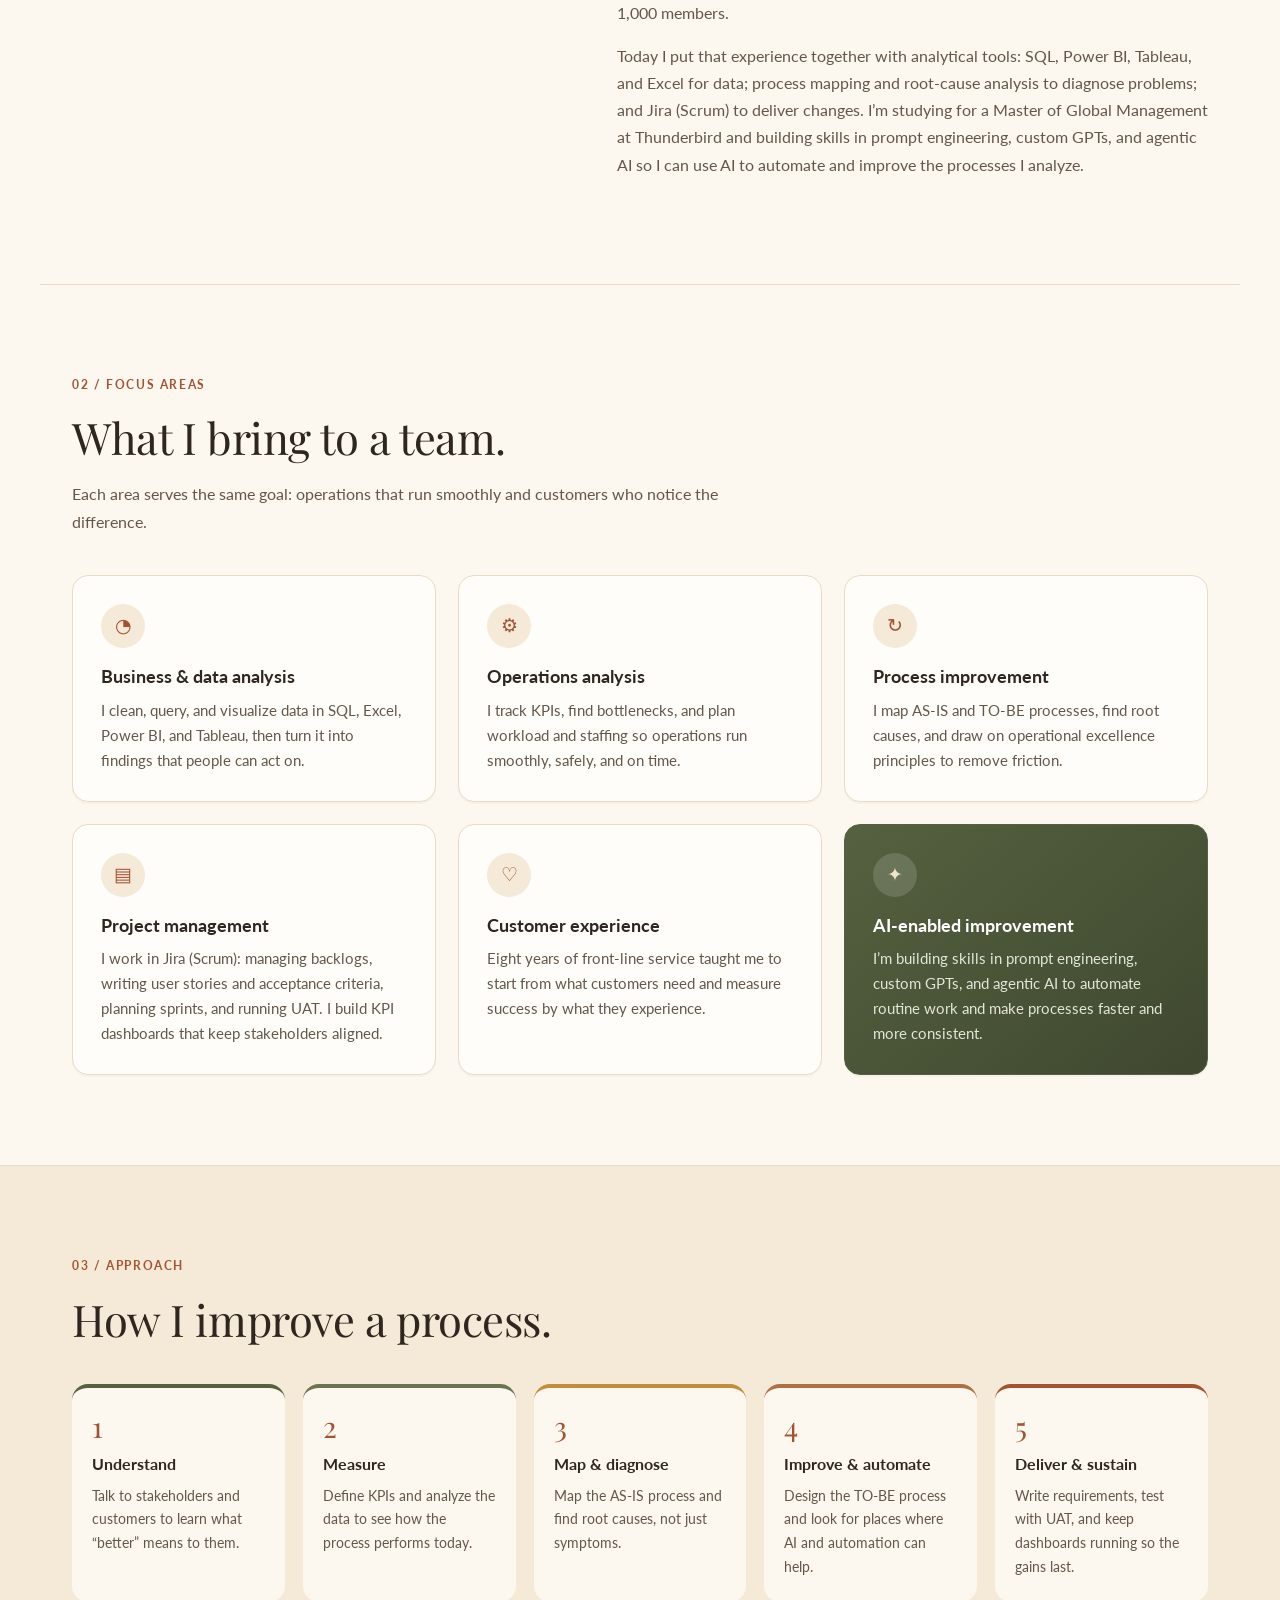
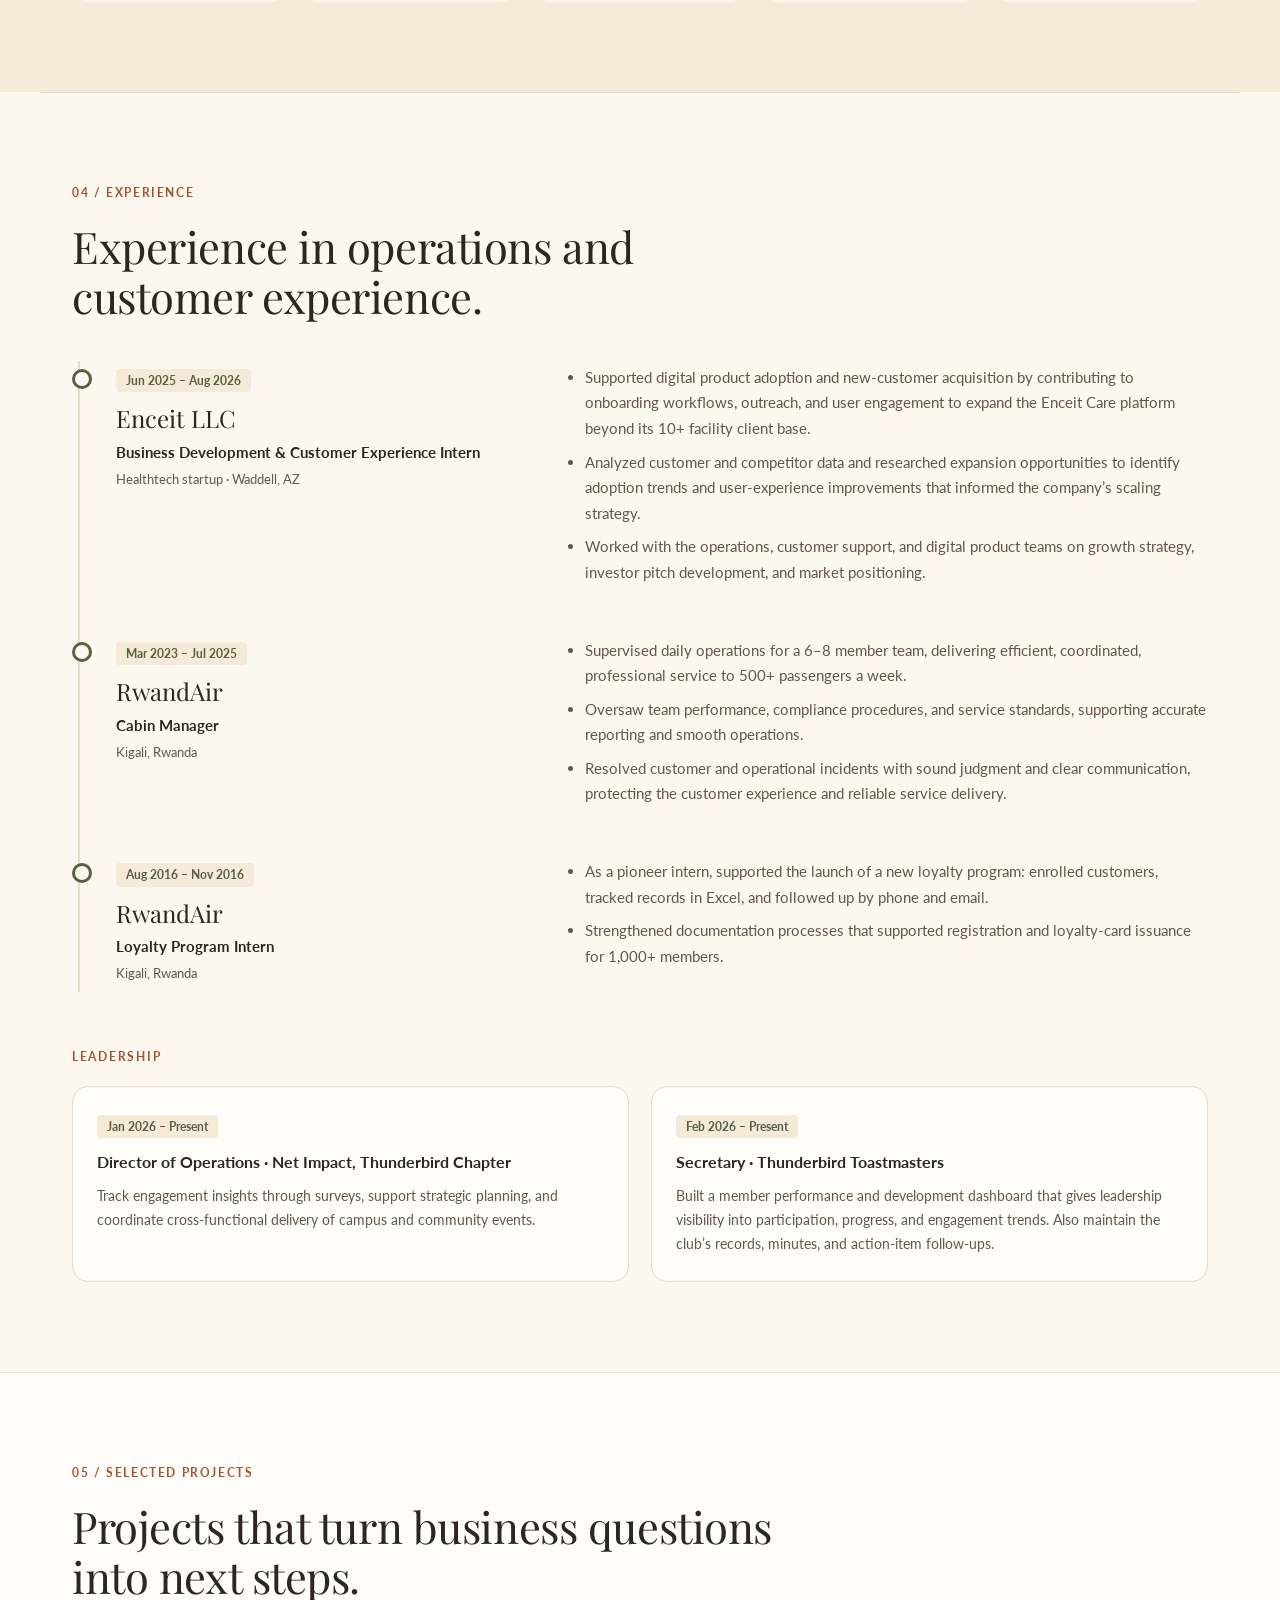
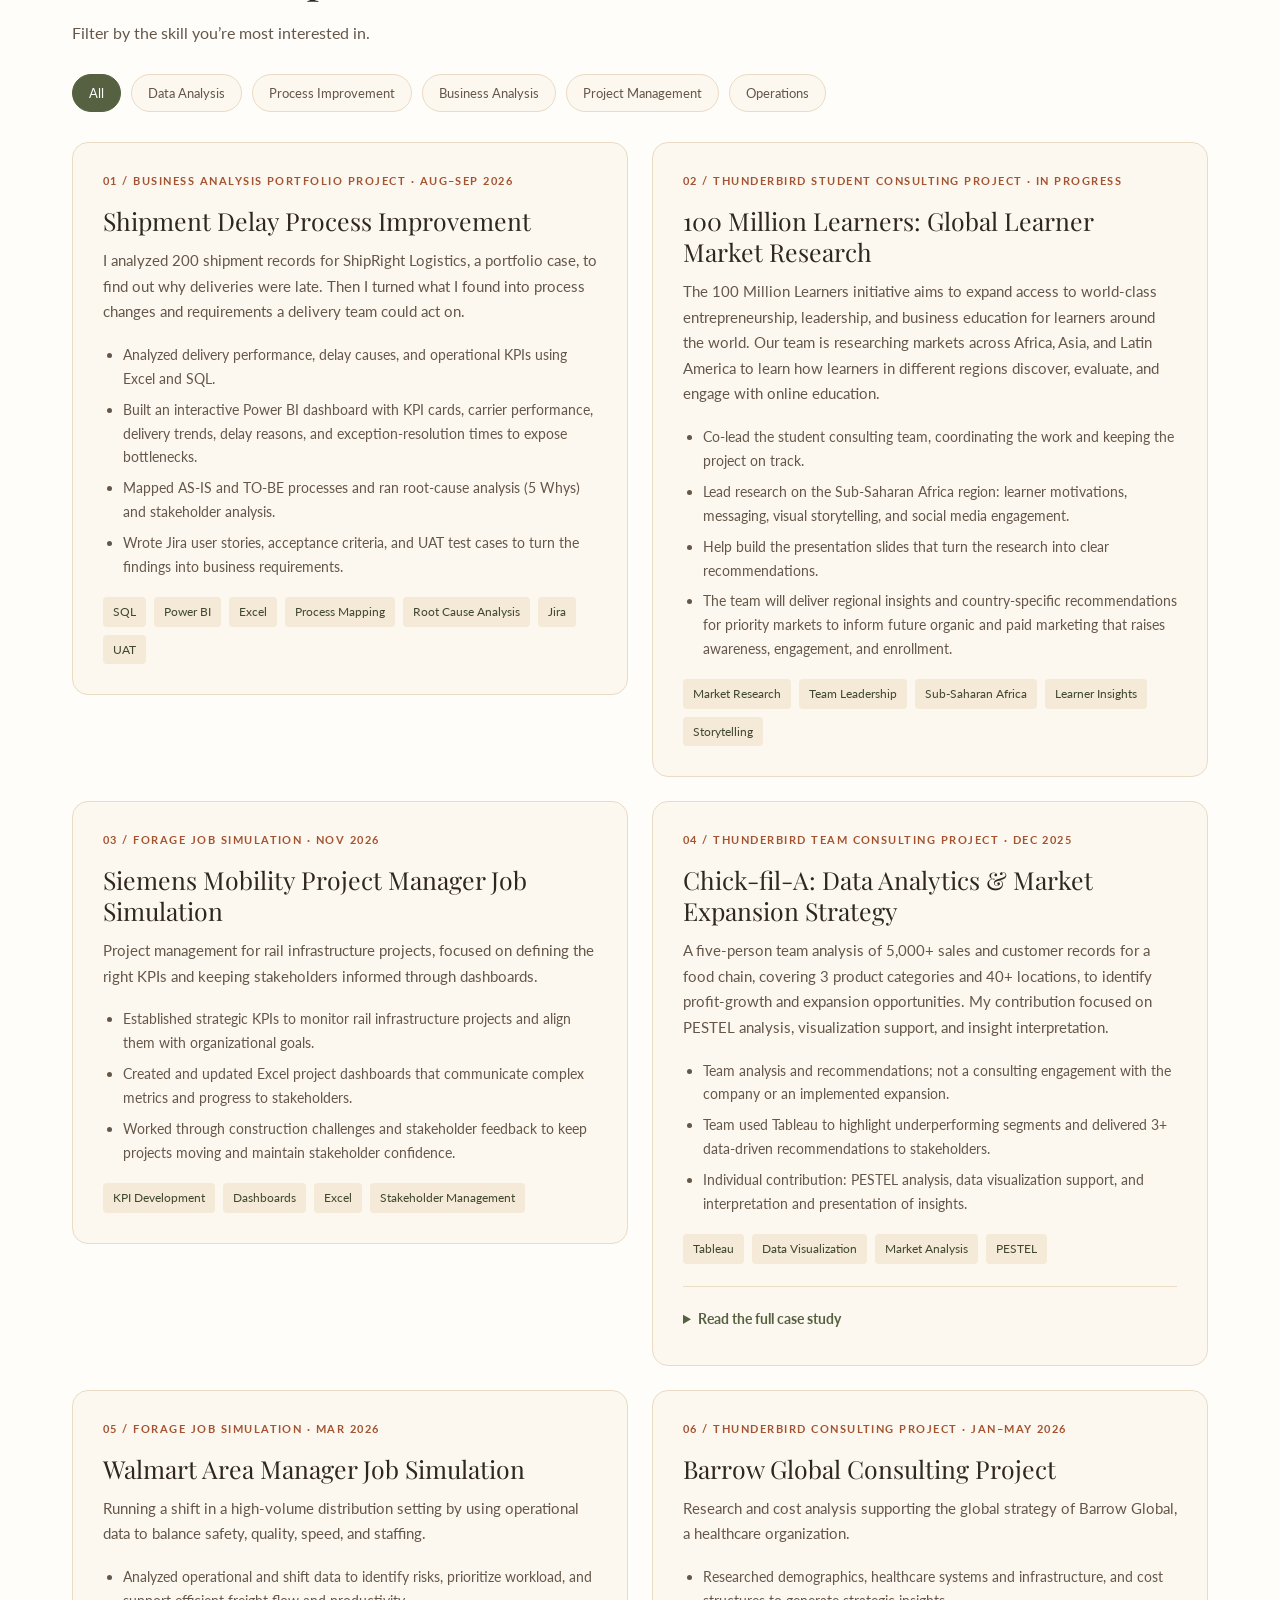
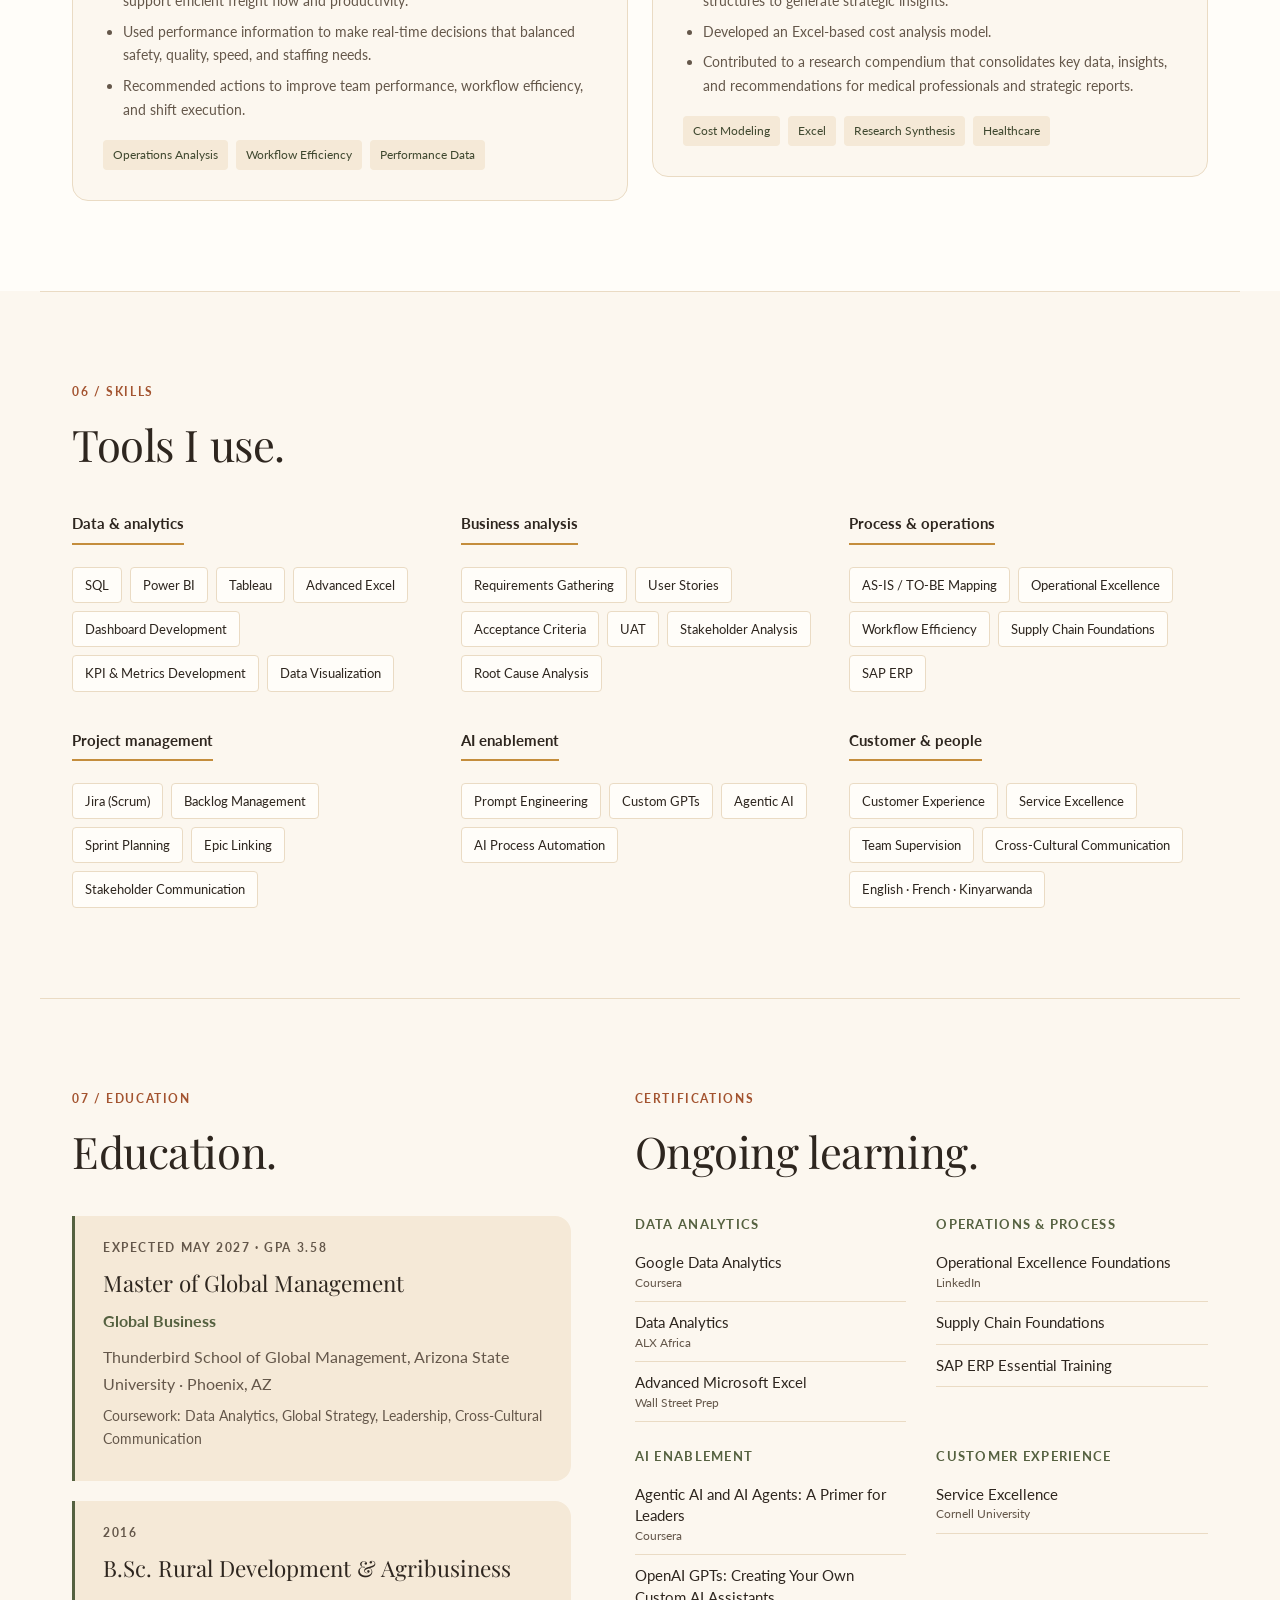
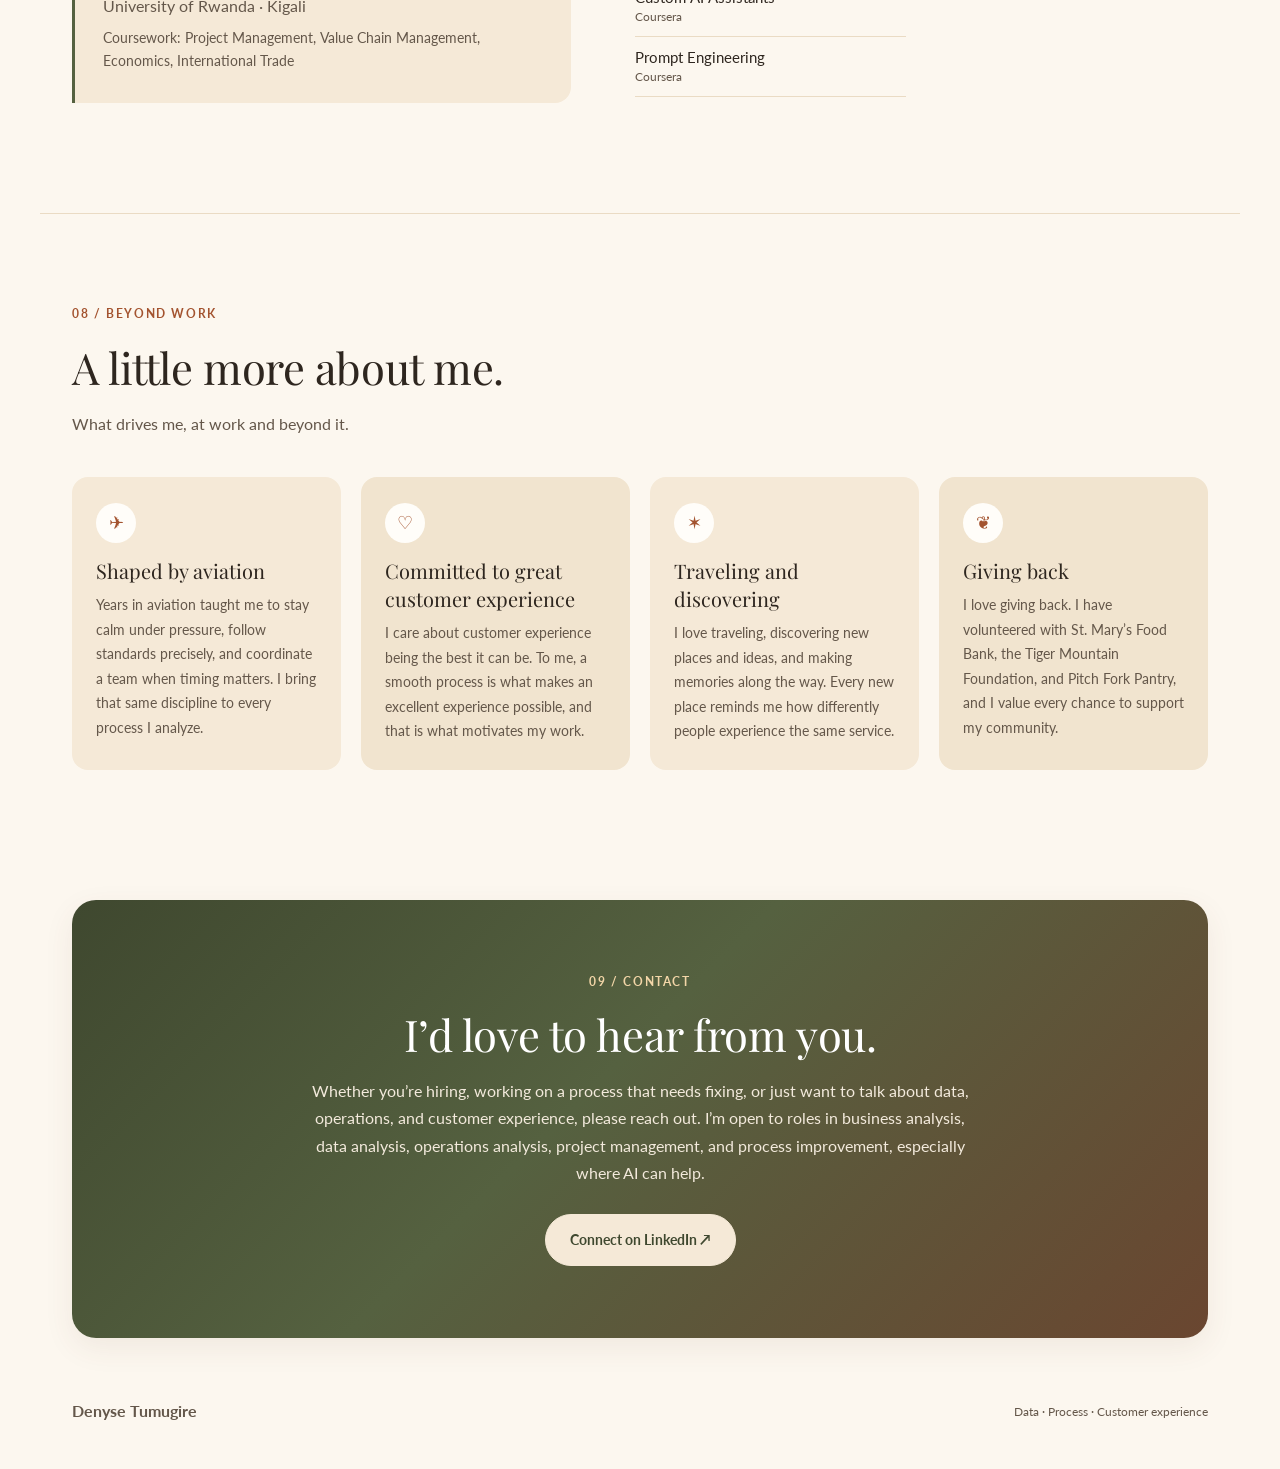
==== commit 6506a2a4: "Rename hero card label to My focus Co-Authored-By: Claude Opus 5.5 <noreply@anthropic.com> Claude-Se" ====
--- a/index.html
+++ b/index.html
@@ -52,7 +52,7 @@
       </div>
       <aside class="hero-note" aria-label="Professional focus">
         <div class="portrait-frame"><img class="portrait" src="assets/denyse-tumugire.jpg" alt="Denyse Tumugire, smiling, in a brown blazer" width="720" height="828" fetchpriority="high"></div>
-        <p class="eyebrow">Where I’m headed</p>
+        <p class="eyebrow">My focus</p>
         <h2>Analysis, operations, project management, and process improvement that put people first.</h2>
         <blockquote>“Every process eventually reaches a person. I want that moment to go well.”</blockquote>
         <p>Master of Global Management candidate<br>Thunderbird School of Global Management · ASU</p>
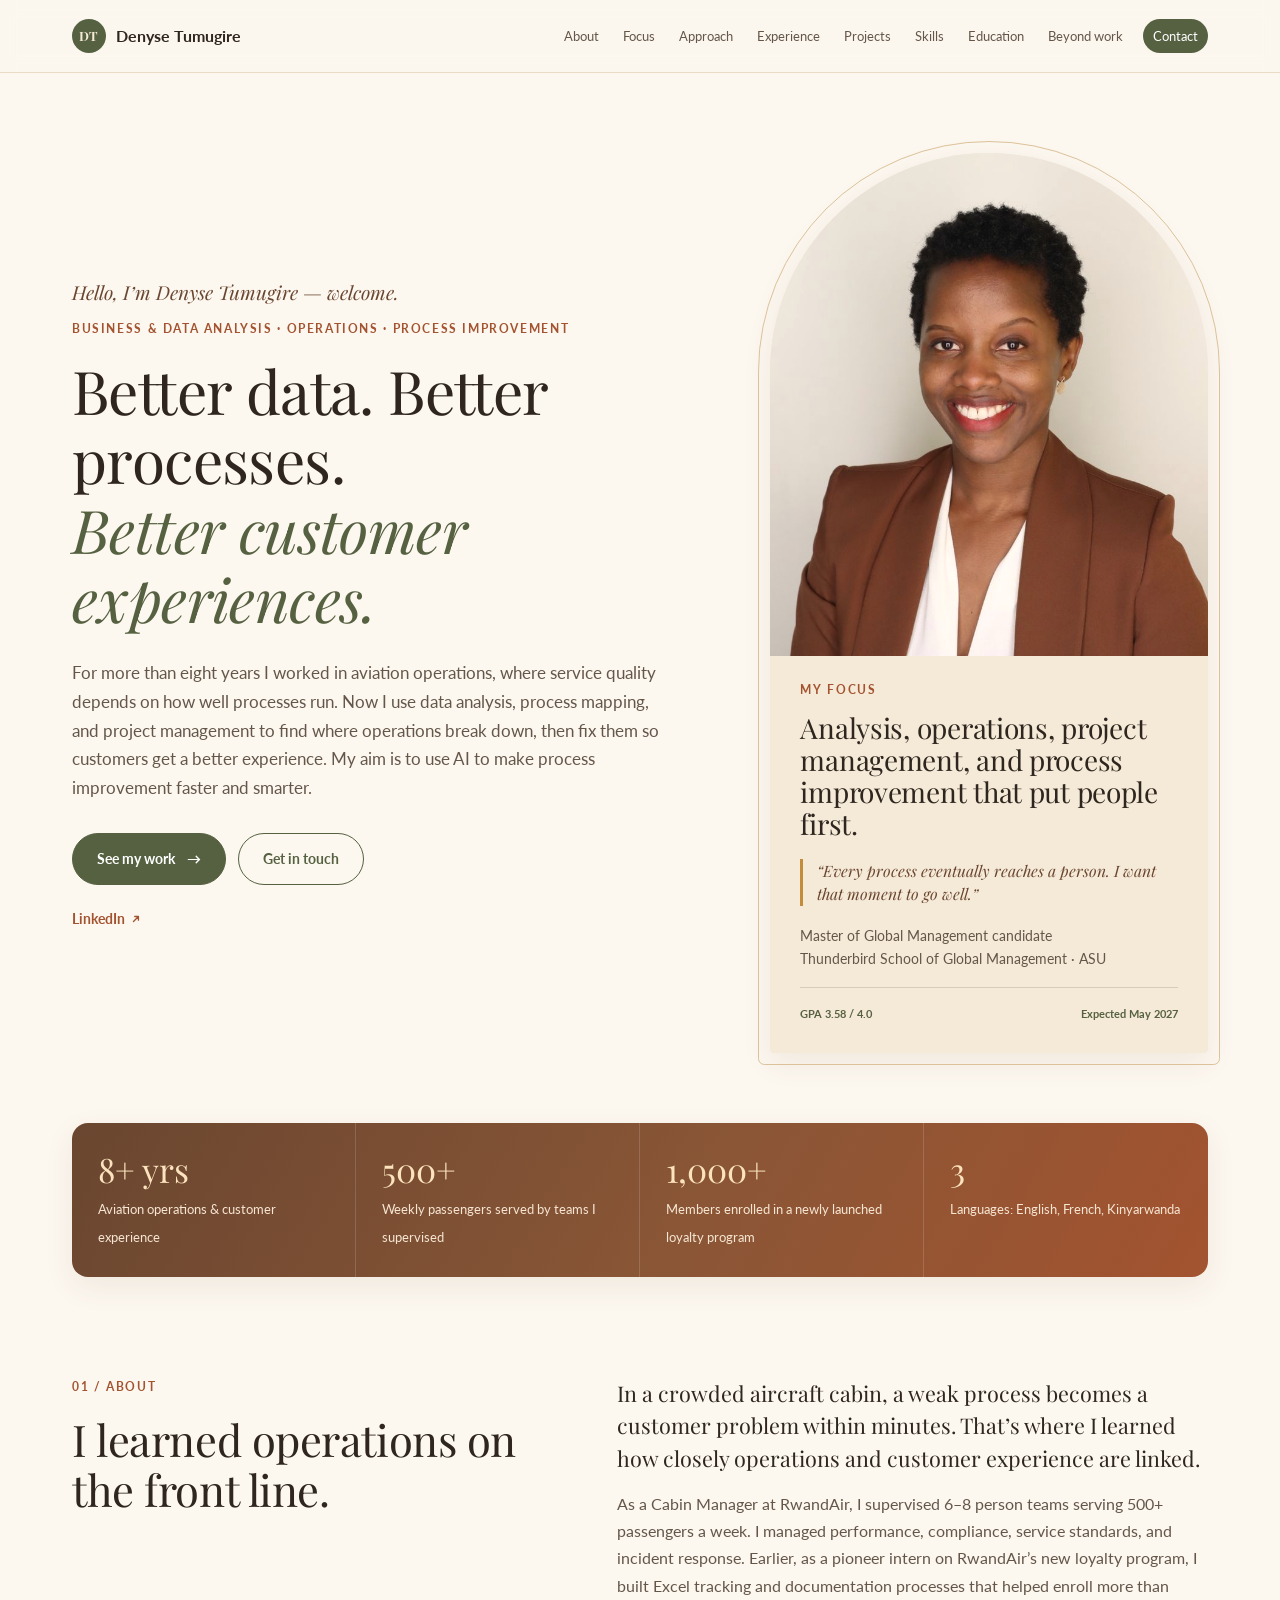
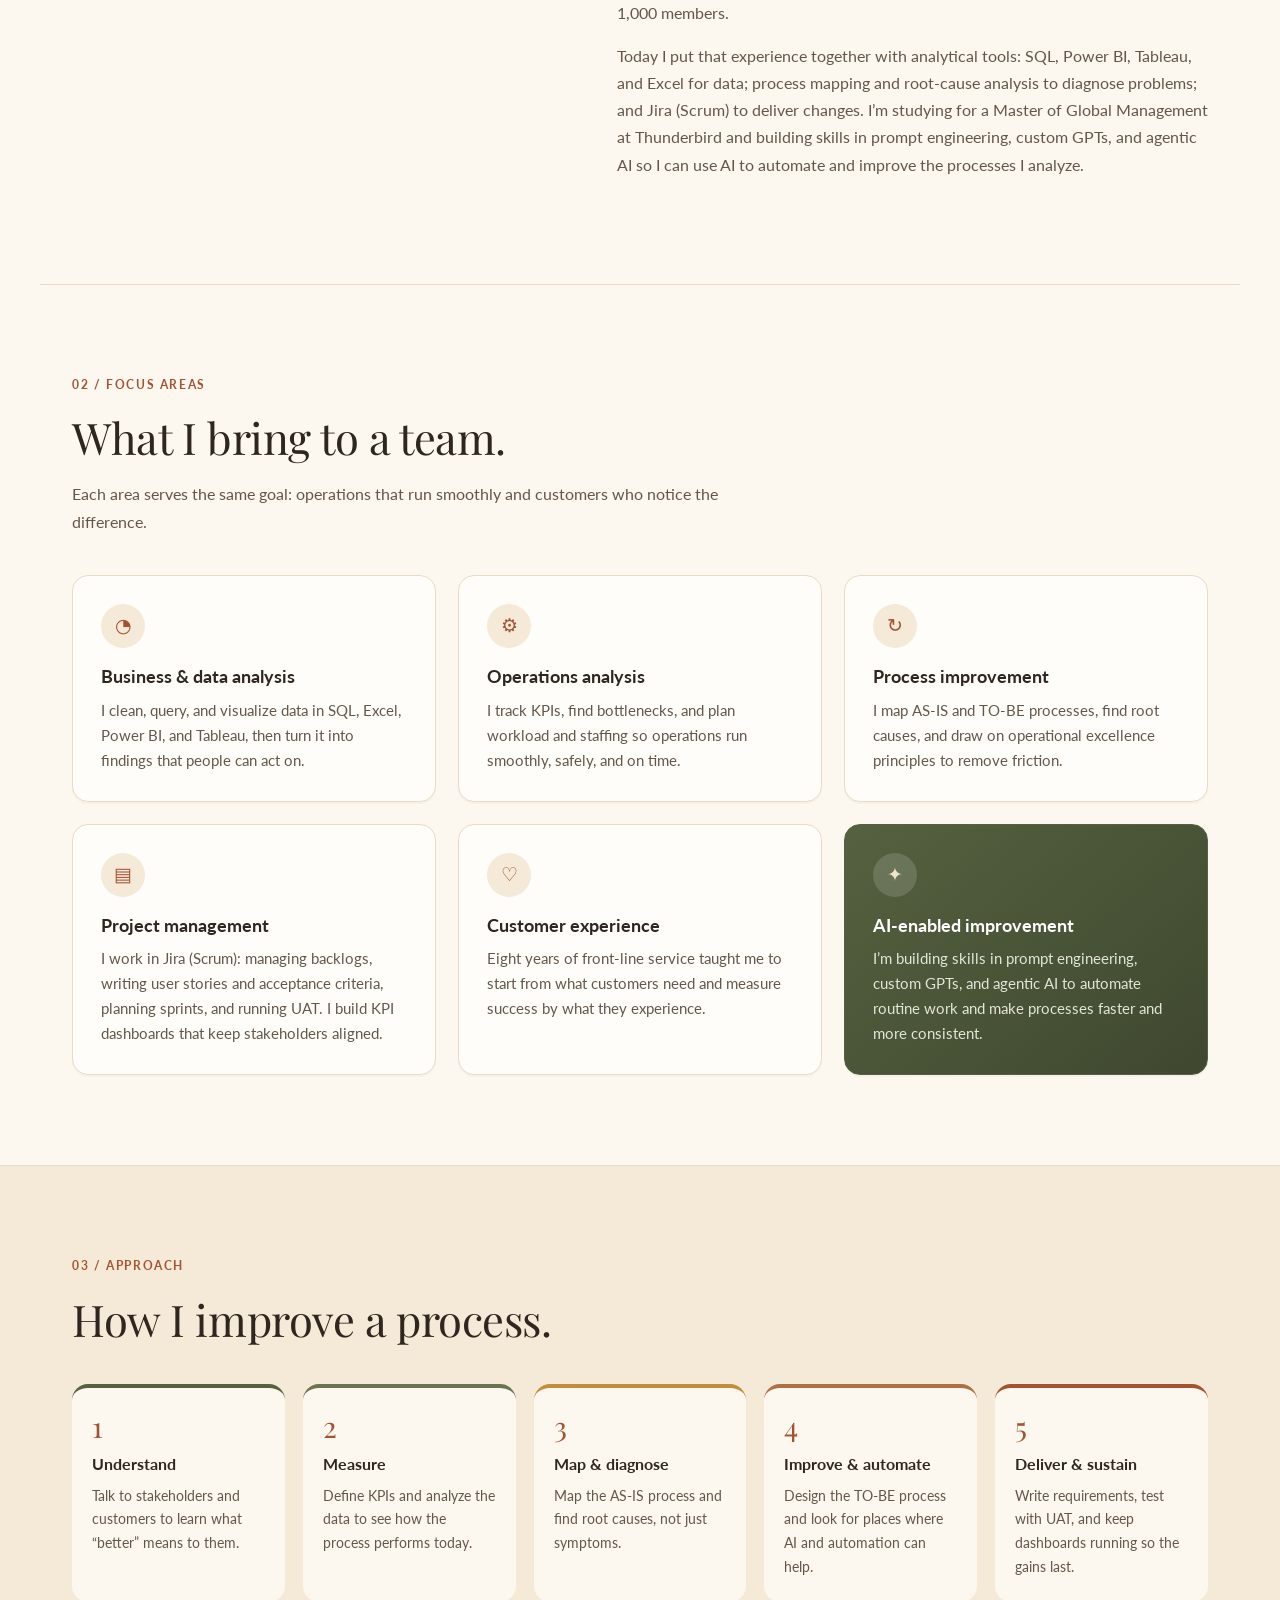
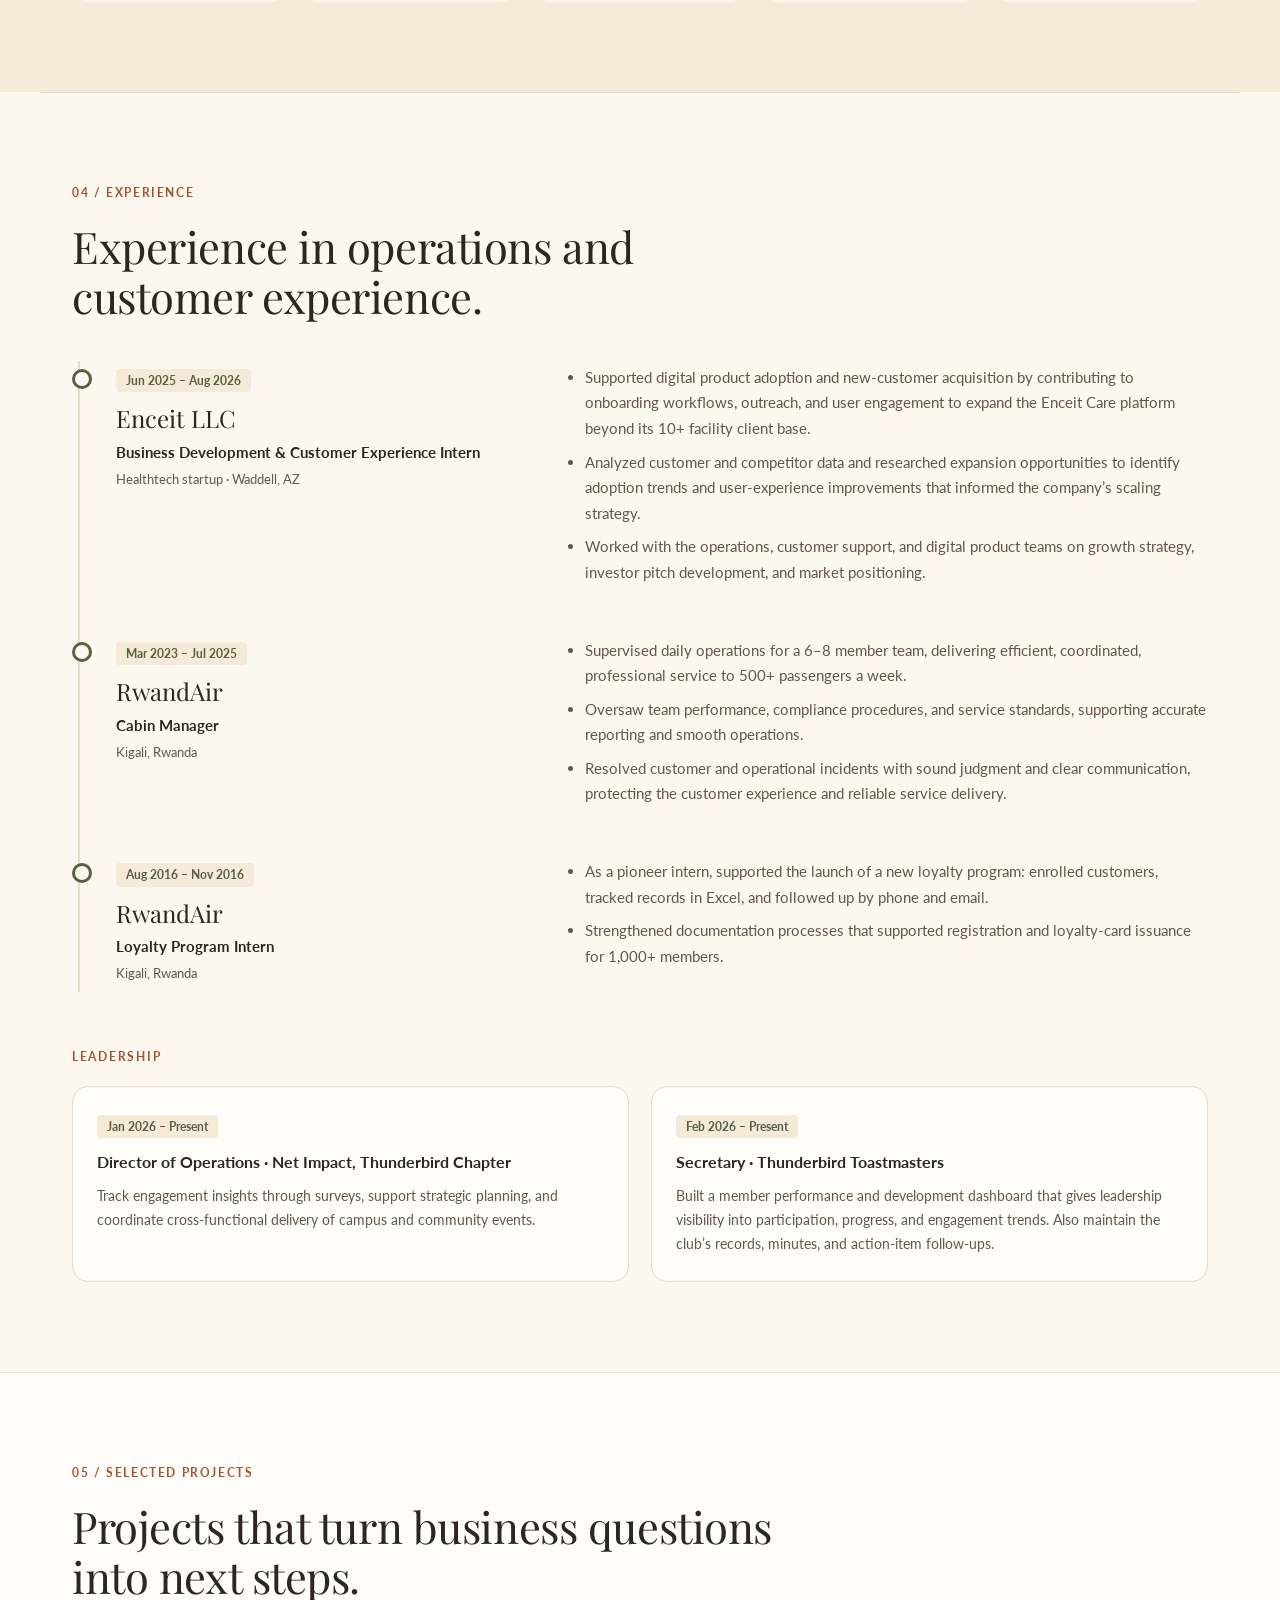
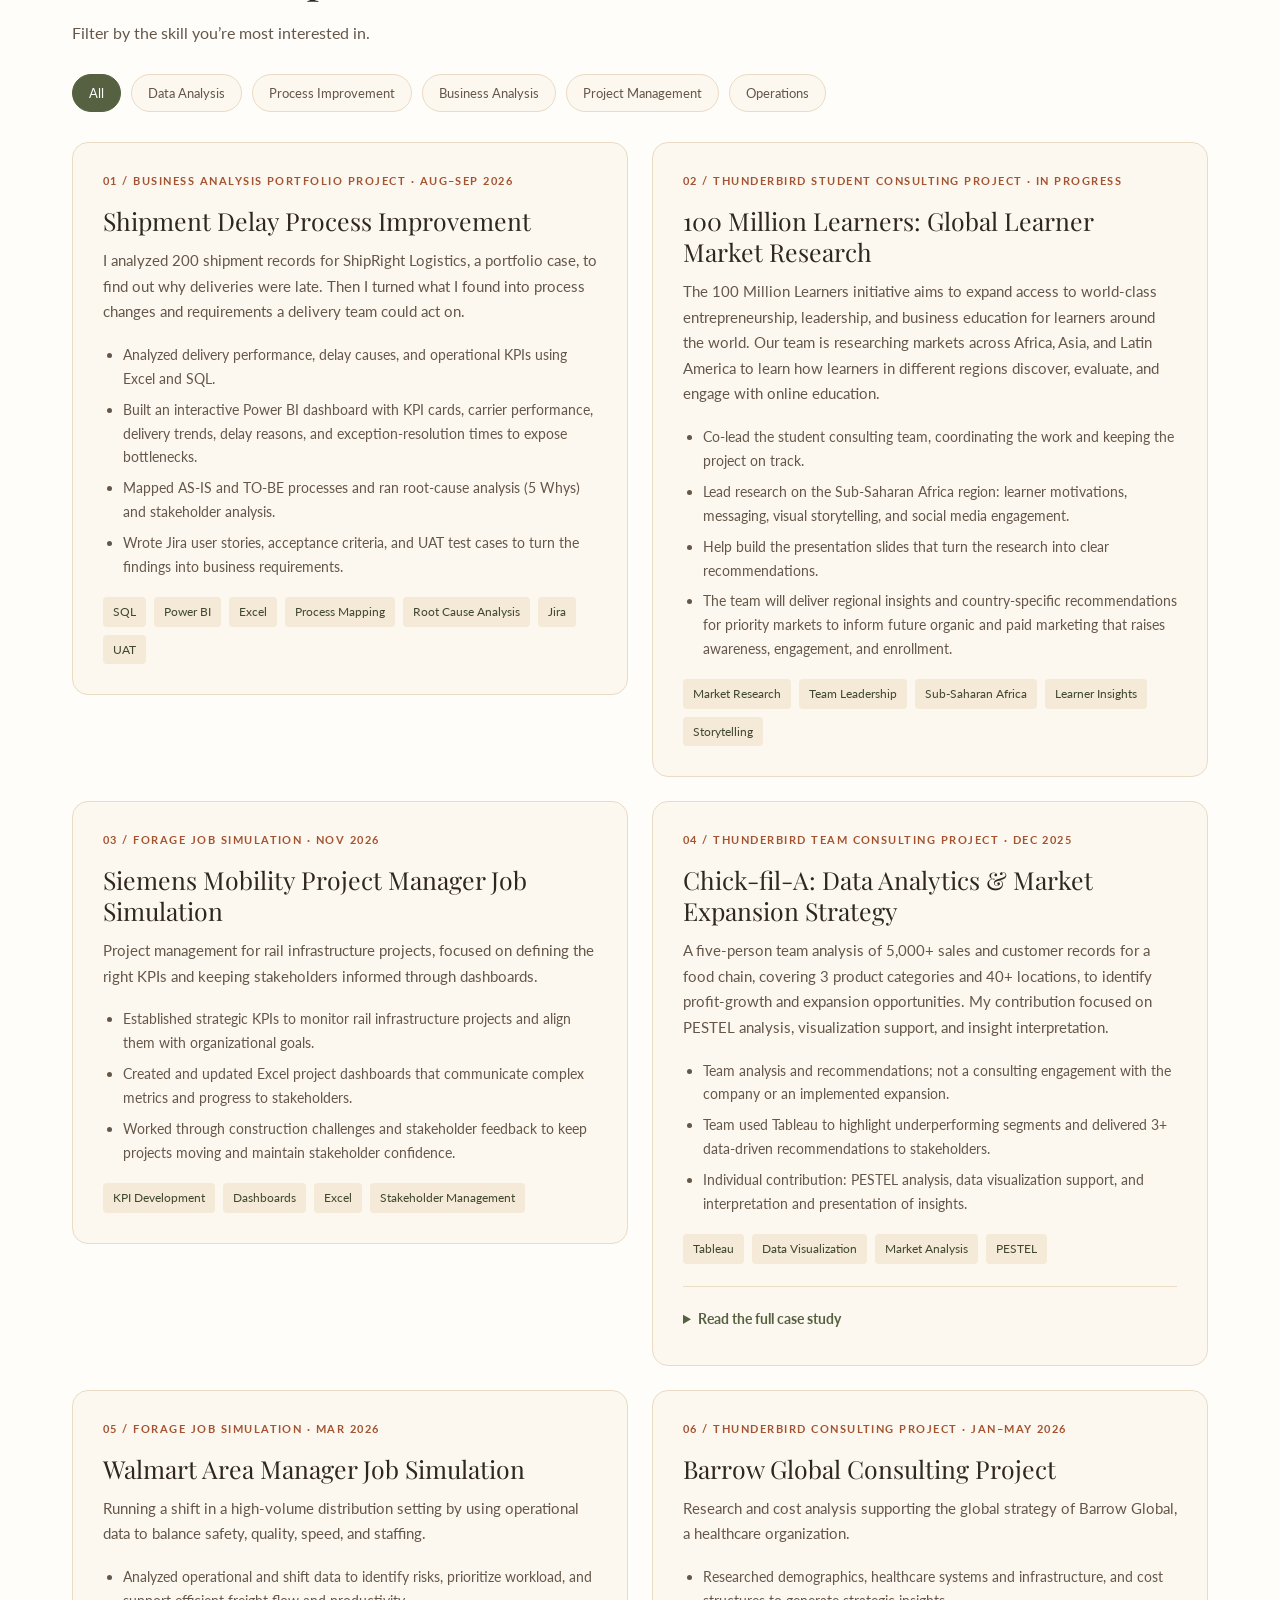
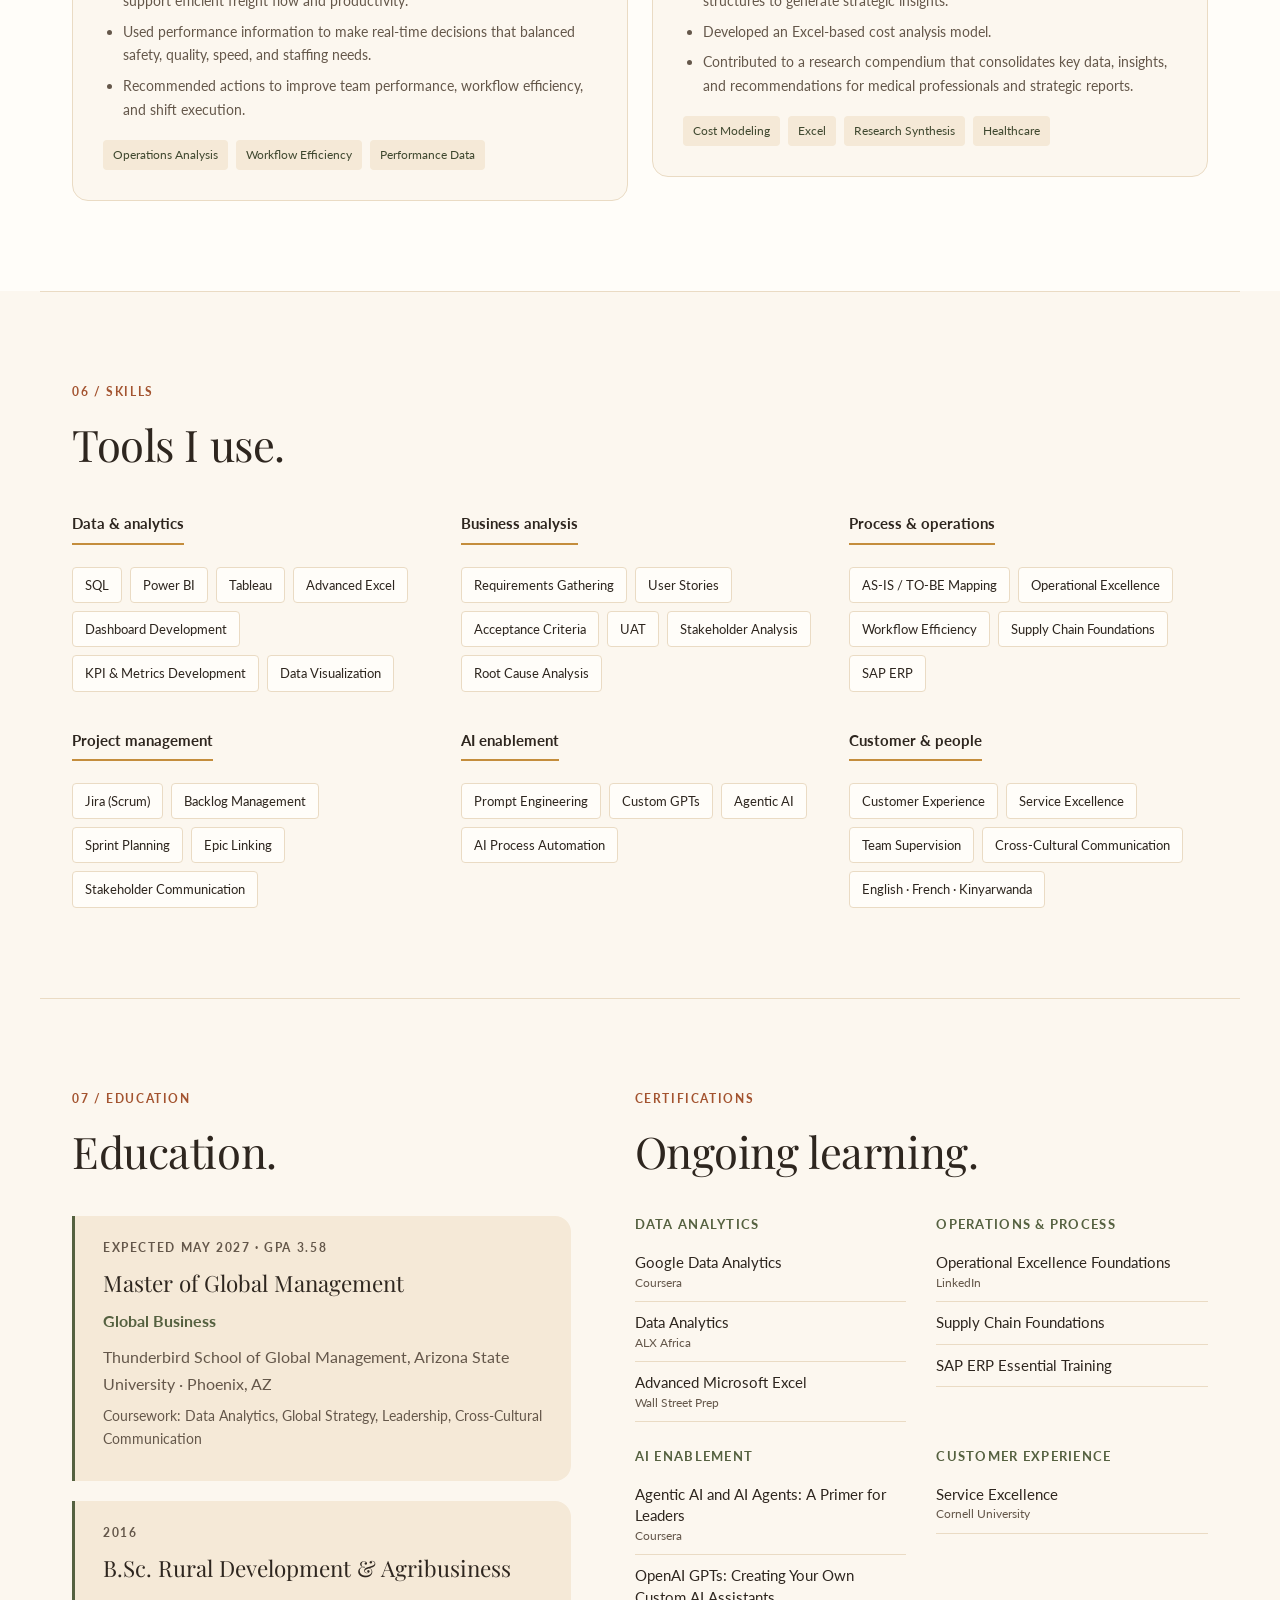
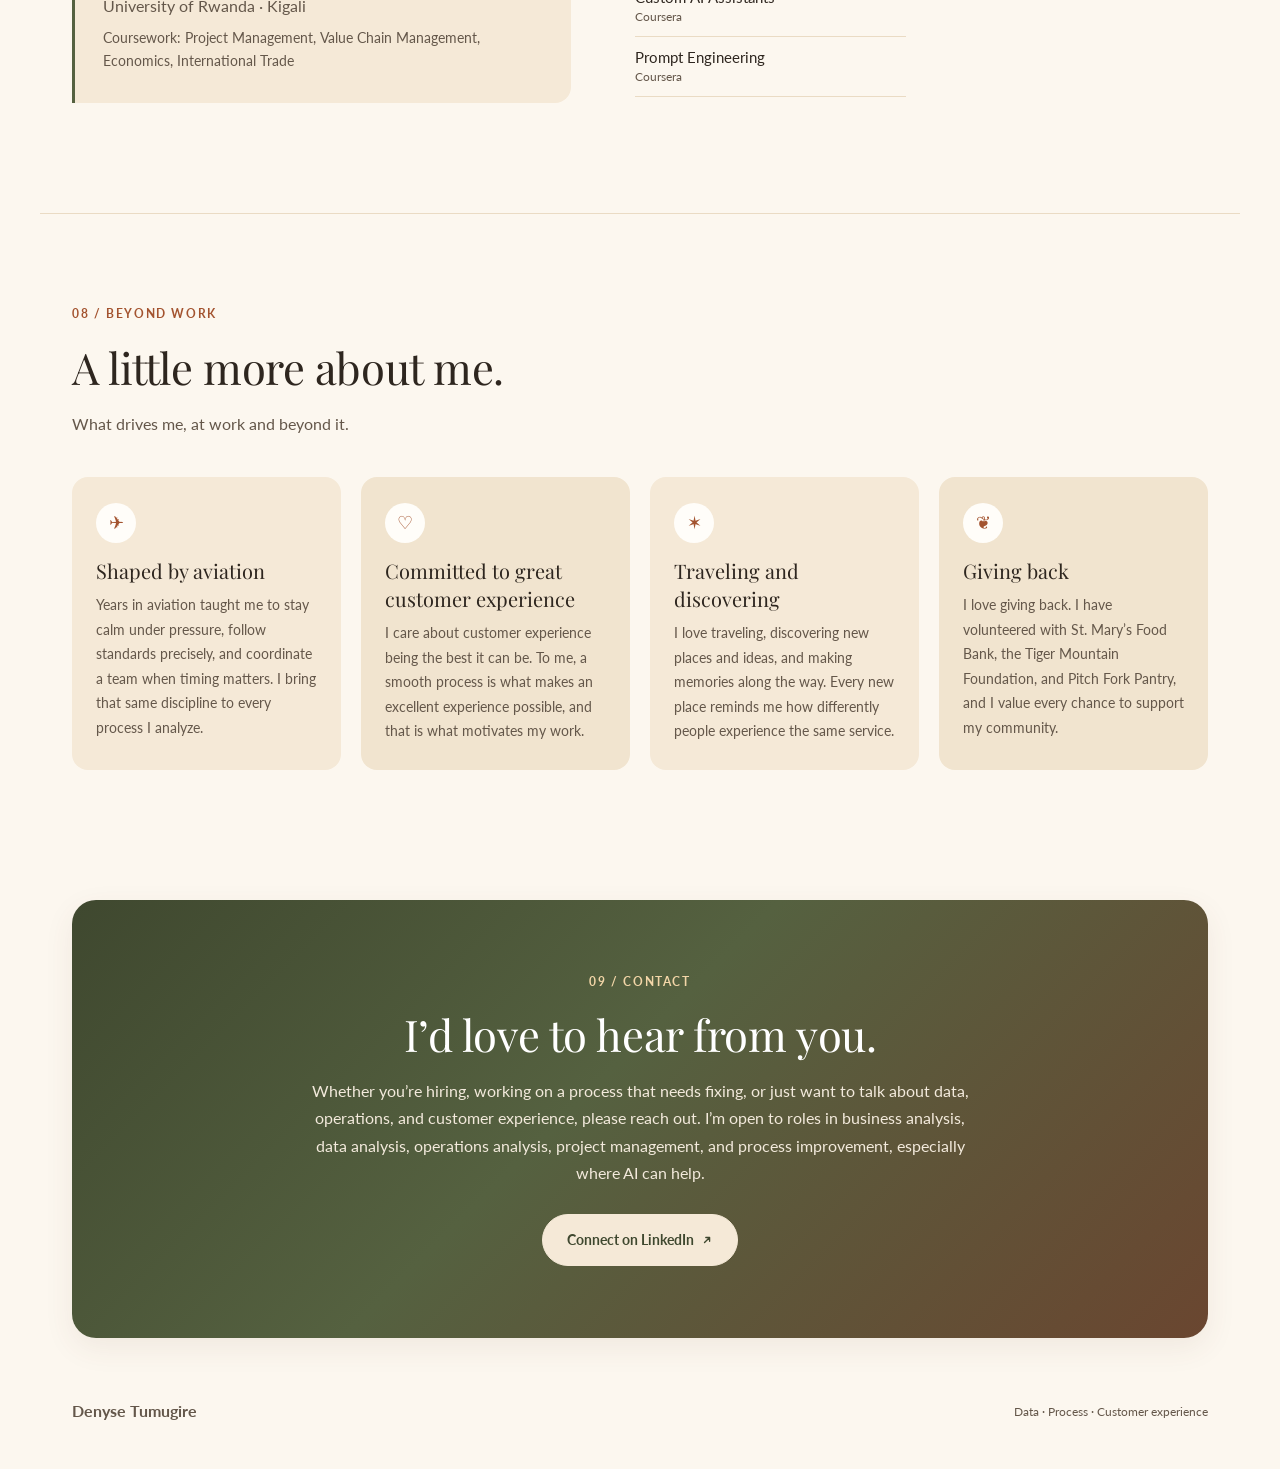
==== commit 40756853: "Make mobile menu button terracotta and replace emoji-style arrows Co-Authored-By: Claude Opus 5.5 <n" ====
--- a/index.html
+++ b/index.html
@@ -47,7 +47,7 @@
           <a class="button secondary" href="#contact">Get in touch</a>
         </div>
         <ul class="hero-links" aria-label="Professional profiles">
-          <li><a href="https://www.linkedin.com/in/denyse-tumugire">LinkedIn ↗</a></li>
+          <li><a href="https://www.linkedin.com/in/denyse-tumugire">LinkedIn <svg class="ext" viewBox="0 0 12 12" aria-hidden="true"><path d="M3 9 9 3M4.5 3H9v4.5" fill="none" stroke="currentColor" stroke-width="1.6" stroke-linecap="round" stroke-linejoin="round"/></svg></a></li>
         </ul>
       </div>
       <aside class="hero-note" aria-label="Professional focus">
@@ -83,7 +83,7 @@
       <div class="section-heading"><p class="eyebrow">02 / Focus areas</p><h2 id="focus-title">What I bring to a team.</h2><p>Each area serves the same goal: operations that run smoothly and customers who notice the difference.</p></div>
       <div class="focus-grid">
         <article class="focus-card"><span class="focus-icon" aria-hidden="true">◔</span><h3>Business & data analysis</h3><p>I clean, query, and visualize data in SQL, Excel, Power BI, and Tableau, then turn it into findings that people can act on.</p></article>
-        <article class="focus-card"><span class="focus-icon" aria-hidden="true">⚙</span><h3>Operations analysis</h3><p>I track KPIs, find bottlenecks, and plan workload and staffing so operations run smoothly, safely, and on time.</p></article>
+        <article class="focus-card"><span class="focus-icon" aria-hidden="true">⚙&#xFE0E;</span><h3>Operations analysis</h3><p>I track KPIs, find bottlenecks, and plan workload and staffing so operations run smoothly, safely, and on time.</p></article>
         <article class="focus-card"><span class="focus-icon" aria-hidden="true">↻</span><h3>Process improvement</h3><p>I map AS-IS and TO-BE processes, find root causes, and draw on operational excellence principles to remove friction.</p></article>
         <article class="focus-card"><span class="focus-icon" aria-hidden="true">▤</span><h3>Project management</h3><p>I work in Jira (Scrum): managing backlogs, writing user stories and acceptance criteria, planning sprints, and running UAT. I build KPI dashboards that keep stakeholders aligned.</p></article>
         <article class="focus-card"><span class="focus-icon" aria-hidden="true">♡</span><h3>Customer experience</h3><p>Eight years of front-line service taught me to start from what customers need and measure success by what they experience.</p></article>
@@ -183,7 +183,7 @@
     <section class="section beyond" id="beyond" aria-labelledby="beyond-title">
       <div class="section-heading"><p class="eyebrow">08 / Beyond work</p><h2 id="beyond-title">A little more about me.</h2><p>What drives me, at work and beyond it.</p></div>
       <div class="life-grid">
-        <article class="life-card"><span class="life-icon" aria-hidden="true">✈</span><h3>Shaped by aviation</h3><p>Years in aviation taught me to stay calm under pressure, follow standards precisely, and coordinate a team when timing matters. I bring that same discipline to every process I analyze.</p></article>
+        <article class="life-card"><span class="life-icon" aria-hidden="true">✈&#xFE0E;</span><h3>Shaped by aviation</h3><p>Years in aviation taught me to stay calm under pressure, follow standards precisely, and coordinate a team when timing matters. I bring that same discipline to every process I analyze.</p></article>
         <article class="life-card"><span class="life-icon" aria-hidden="true">♡</span><h3>Committed to great customer experience</h3><p>I care about customer experience being the best it can be. To me, a smooth process is what makes an excellent experience possible, and that is what motivates my work.</p></article>
         <article class="life-card"><span class="life-icon" aria-hidden="true">✶</span><h3>Traveling and discovering</h3><p>I love traveling, discovering new places and ideas, and making memories along the way. Every new place reminds me how differently people experience the same service.</p></article>
         <article class="life-card"><span class="life-icon" aria-hidden="true">❦</span><h3>Giving back</h3><p>I love giving back. I have volunteered with St. Mary’s Food Bank, the Tiger Mountain Foundation, and Pitch Fork Pantry, and I value every chance to support my community.</p></article>
@@ -195,7 +195,7 @@
       <p class="eyebrow">09 / Contact</p>
       <h2 id="contact-title">I’d love to hear from you.</h2>
       <p>Whether you’re hiring, working on a process that needs fixing, or just want to talk about data, operations, and customer experience, please reach out. I’m open to roles in business analysis, data analysis, operations analysis, project management, and process improvement, especially where AI can help.</p>
-      <a class="button primary" href="https://www.linkedin.com/in/denyse-tumugire">Connect on LinkedIn ↗</a>
+      <a class="button primary" href="https://www.linkedin.com/in/denyse-tumugire">Connect on LinkedIn <svg class="ext" viewBox="0 0 12 12" aria-hidden="true"><path d="M3 9 9 3M4.5 3H9v4.5" fill="none" stroke="currentColor" stroke-width="1.6" stroke-linecap="round" stroke-linejoin="round"/></svg></a>
     </section>
   </main>
 
--- a/assets/styles.css
+++ b/assets/styles.css
@@ -196,6 +196,8 @@
 .to-top:hover { background: var(--olive-dark); }
 
 /* ---------- Warm personal touches ---------- */
+.button .ext { margin-left: -4px; }
+.ext { width: .72em; height: .72em; margin-left: 3px; vertical-align: .02em; color: currentColor; }
 .portrait-frame { position: relative; overflow: hidden; border-radius: 999px 999px 0 0; }
 .portrait { display: block; width: 100%; height: auto; aspect-ratio: 720 / 828; object-fit: cover; object-position: center 30%; filter: sepia(.12) saturate(1.05); background: #ece2d2; }
 .greeting { font-family: var(--serif); font-style: italic; font-size: 1.2rem; color: var(--brown); margin-bottom: 10px; }
@@ -220,7 +222,8 @@
 @media (max-width: 900px) {
   :root { --header-h: 64px; }
   .header-inner { flex-wrap: wrap; padding: 10px 20px; gap: 10px; }
-  .js-enabled .menu-toggle { display: block; background: var(--white); border: 1px solid var(--line); border-radius: 6px; padding: 7px 14px; font-size: .85rem; font-weight: 700; cursor: pointer; }
+  .js-enabled .menu-toggle { display: block; margin-left: auto; -webkit-appearance: none; appearance: none; background: var(--clay); color: #fff; border: 1px solid var(--clay); border-radius: 999px; padding: 8px 18px; font-size: .85rem; font-weight: 700; cursor: pointer; }
+  .js-enabled .menu-toggle:hover, .js-enabled .menu-toggle[aria-expanded="true"] { background: var(--brown); border-color: var(--brown); }
   .js-enabled nav { display: none; }
   .js-enabled nav.is-open { display: flex; flex-direction: column; align-items: stretch; width: 100%; padding: 8px 0 12px; }
   .js-enabled nav.is-open a { padding: 11px 14px; font-size: .95rem; border-radius: 6px; }
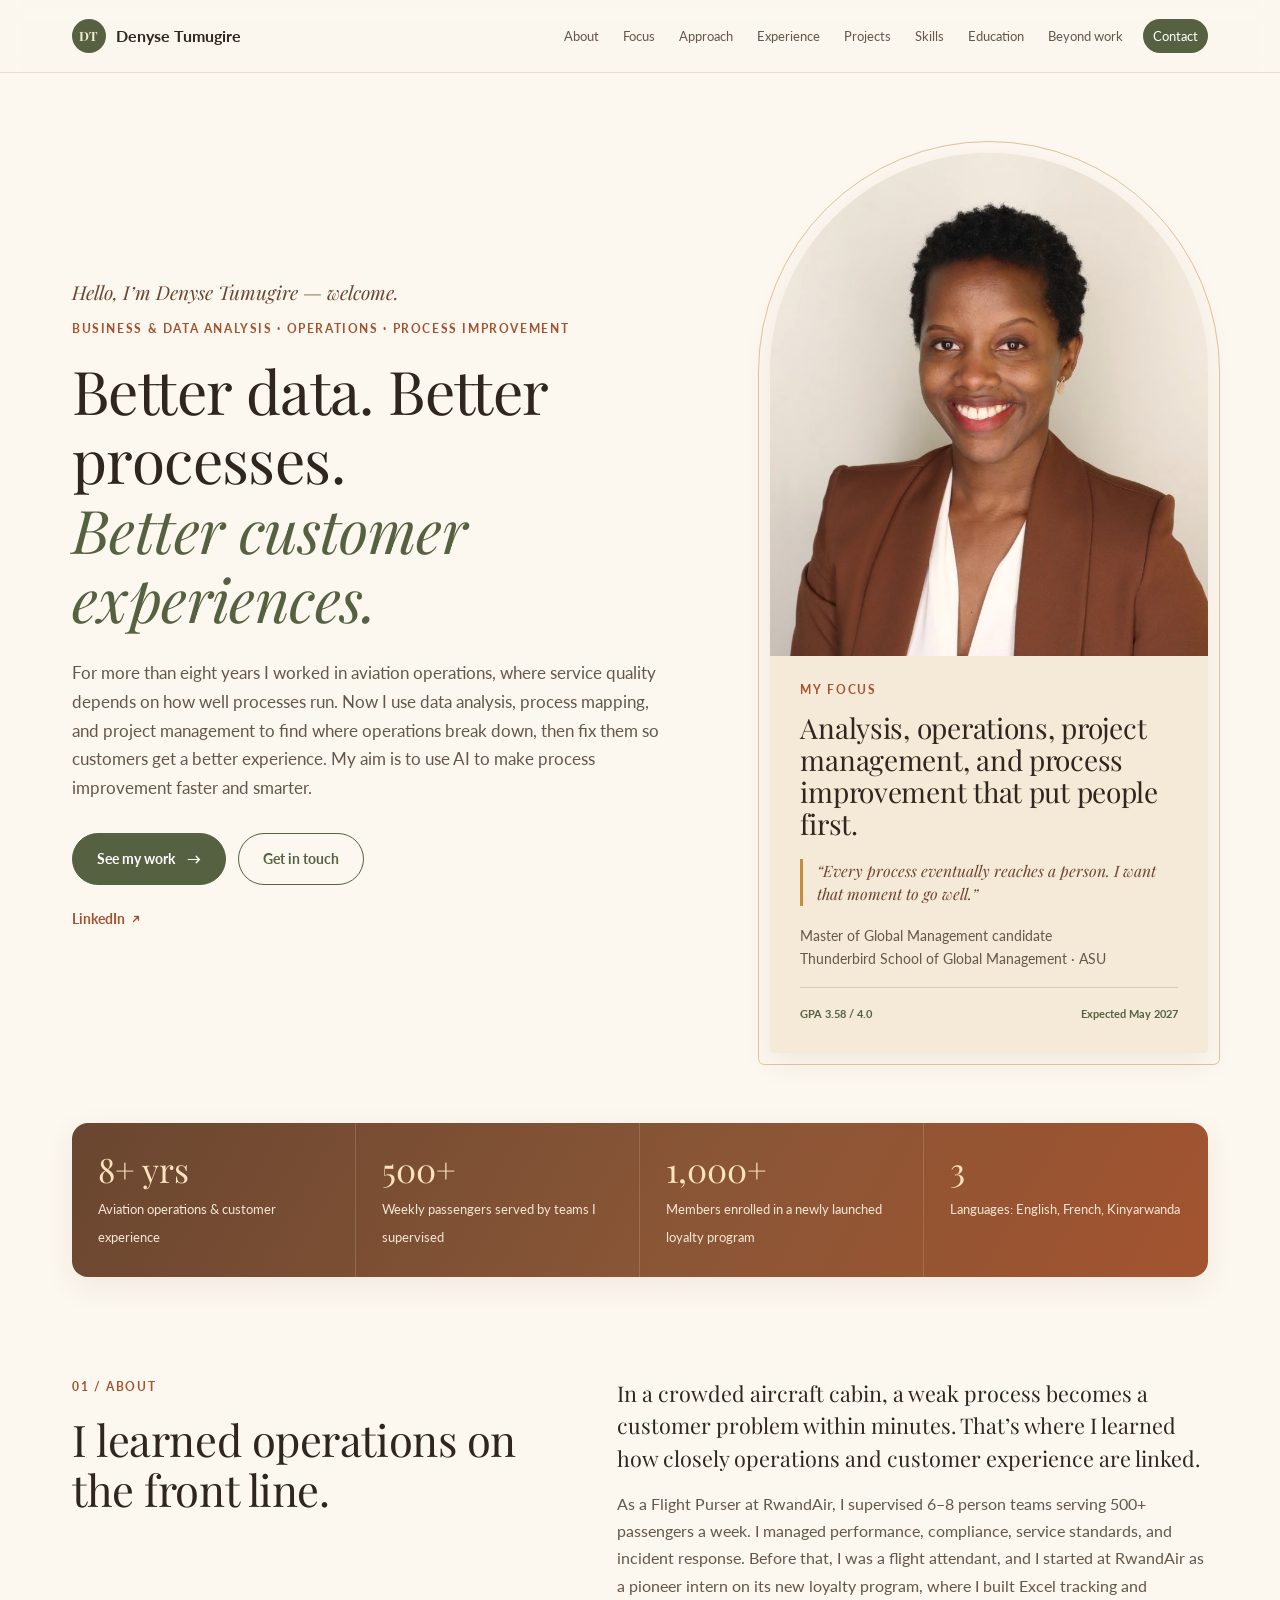
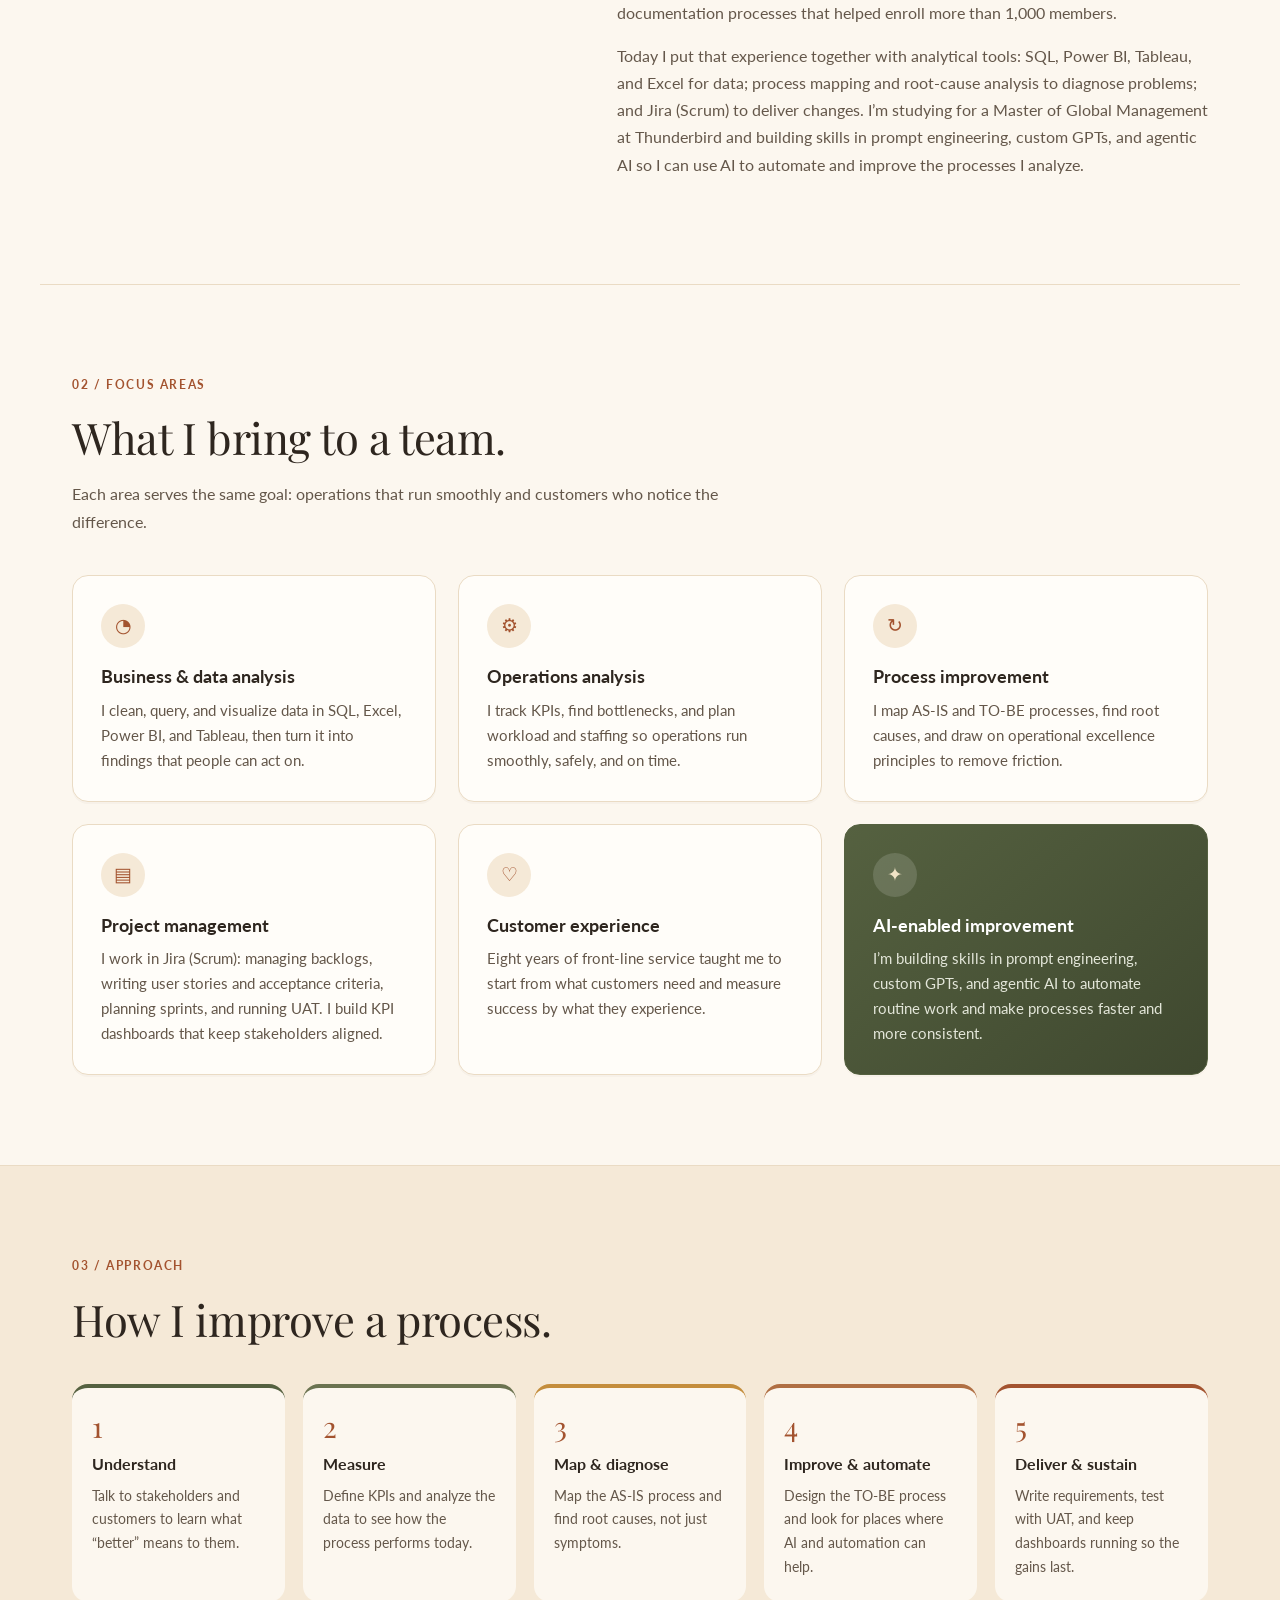
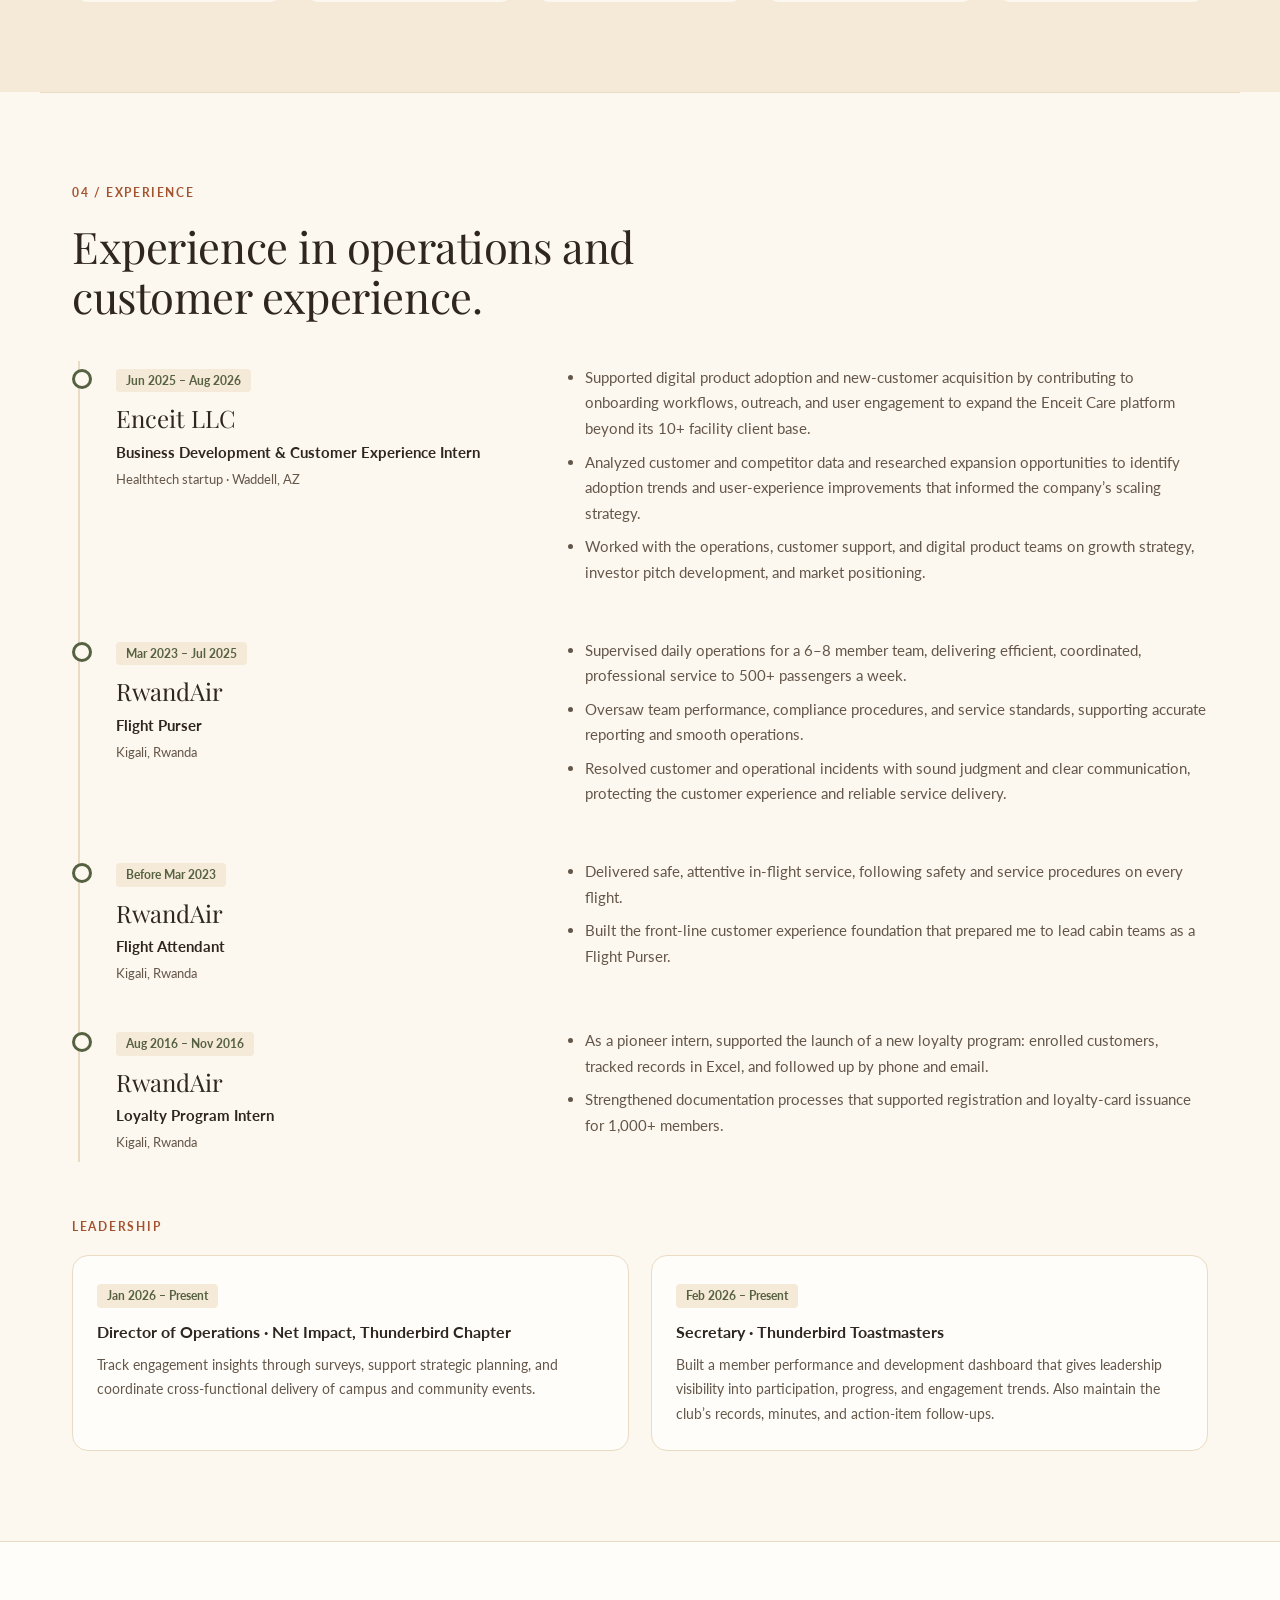
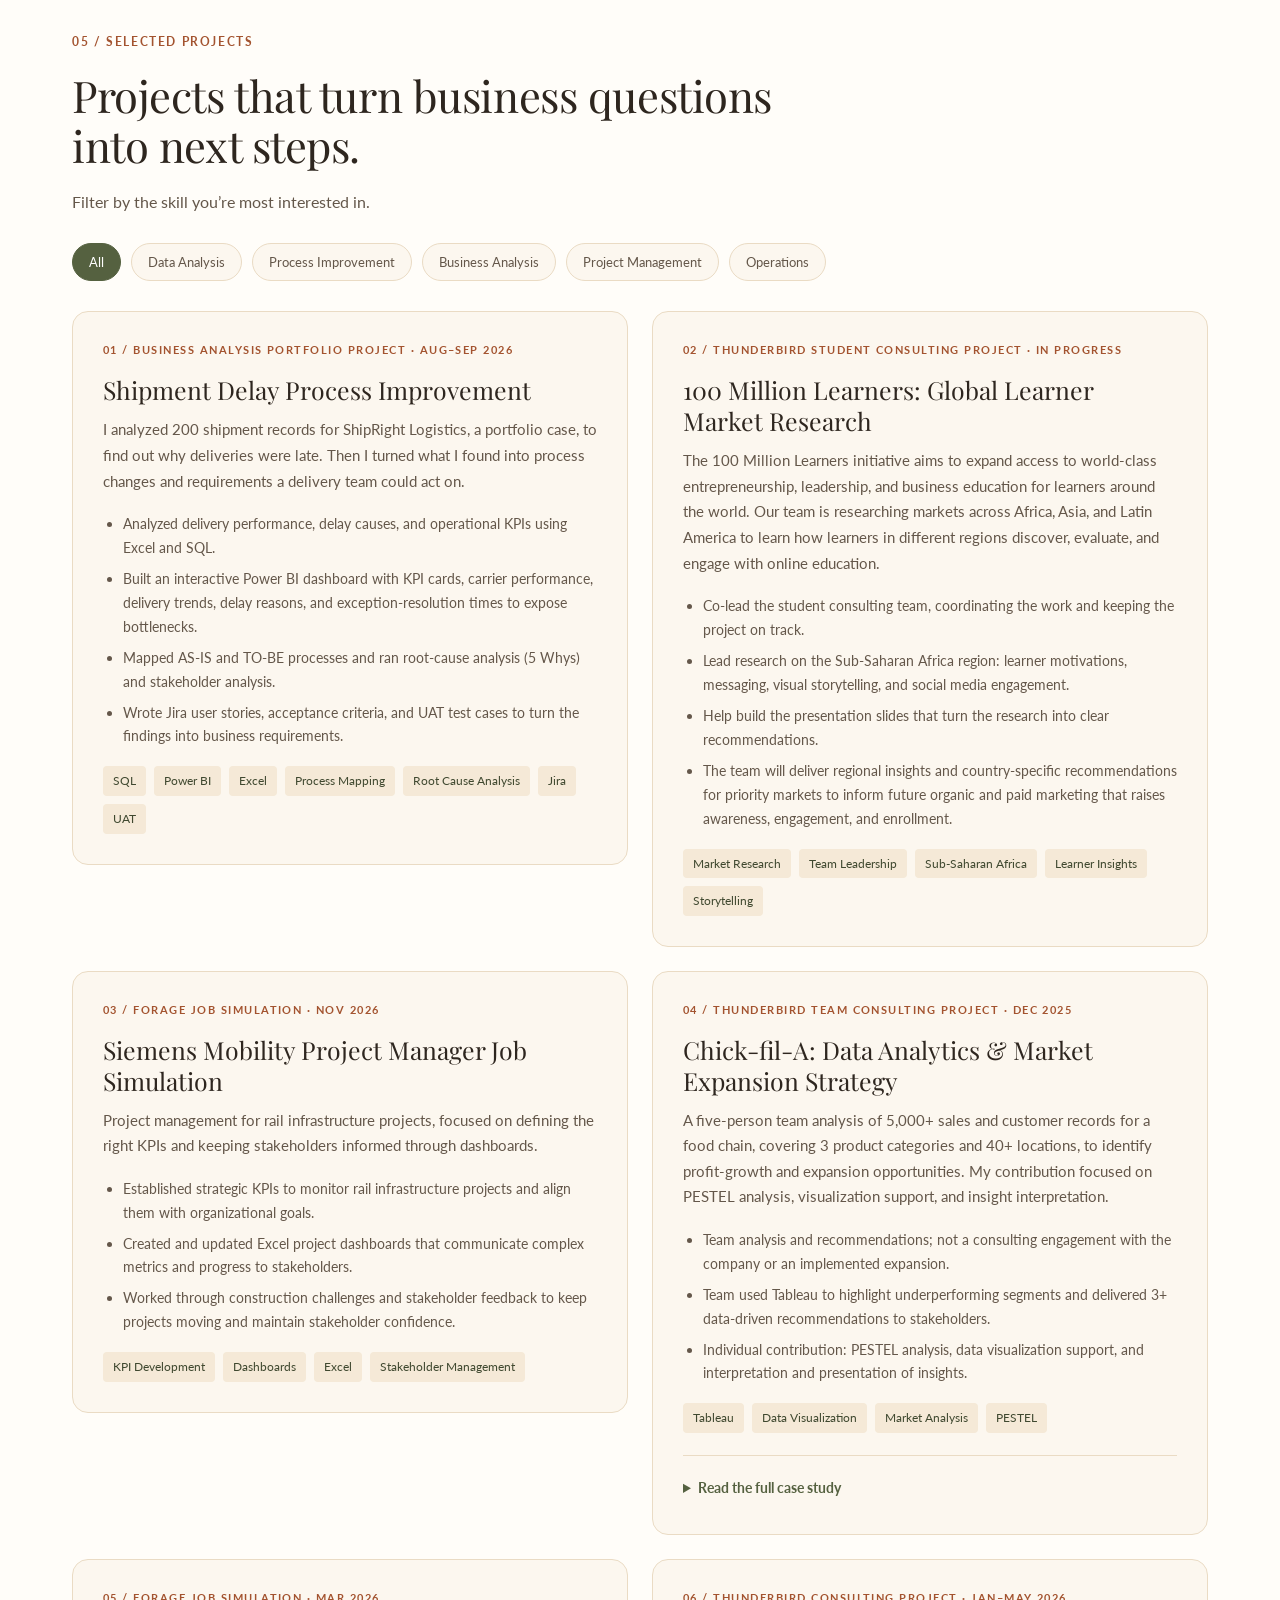
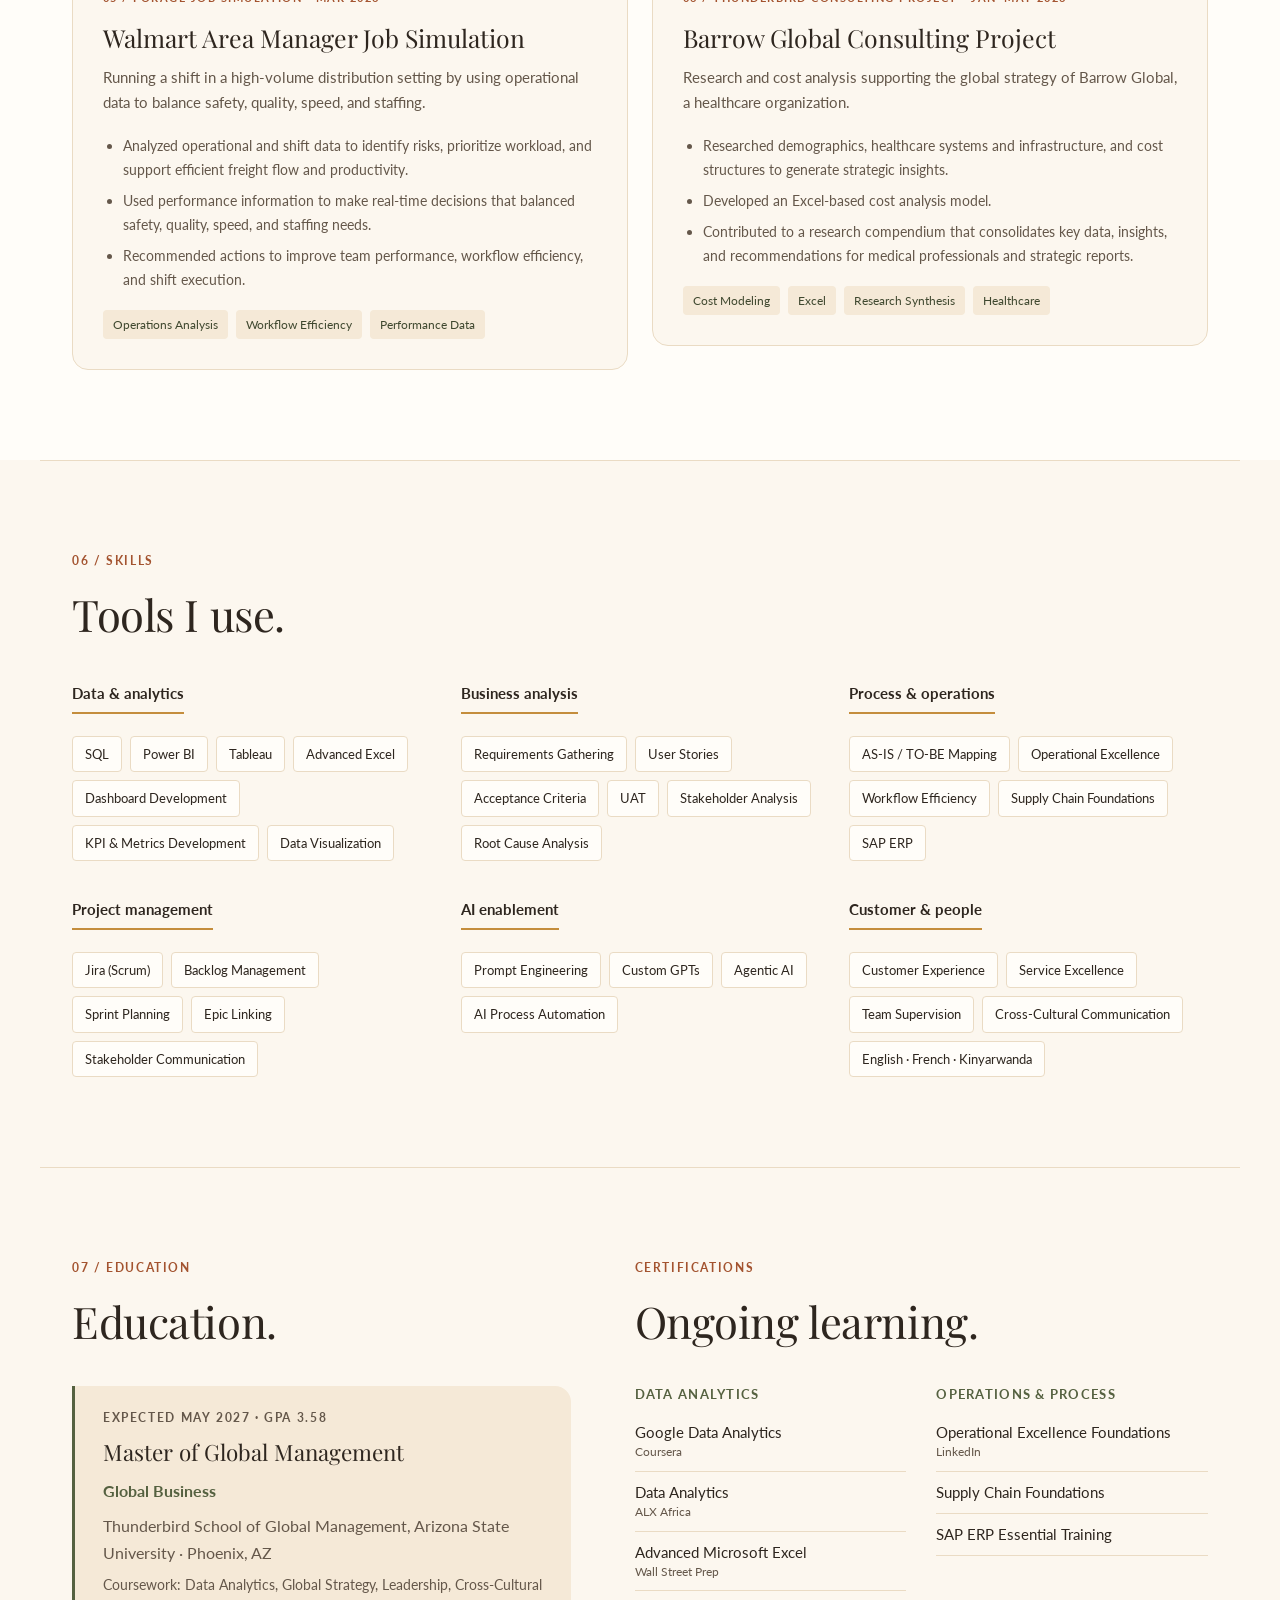
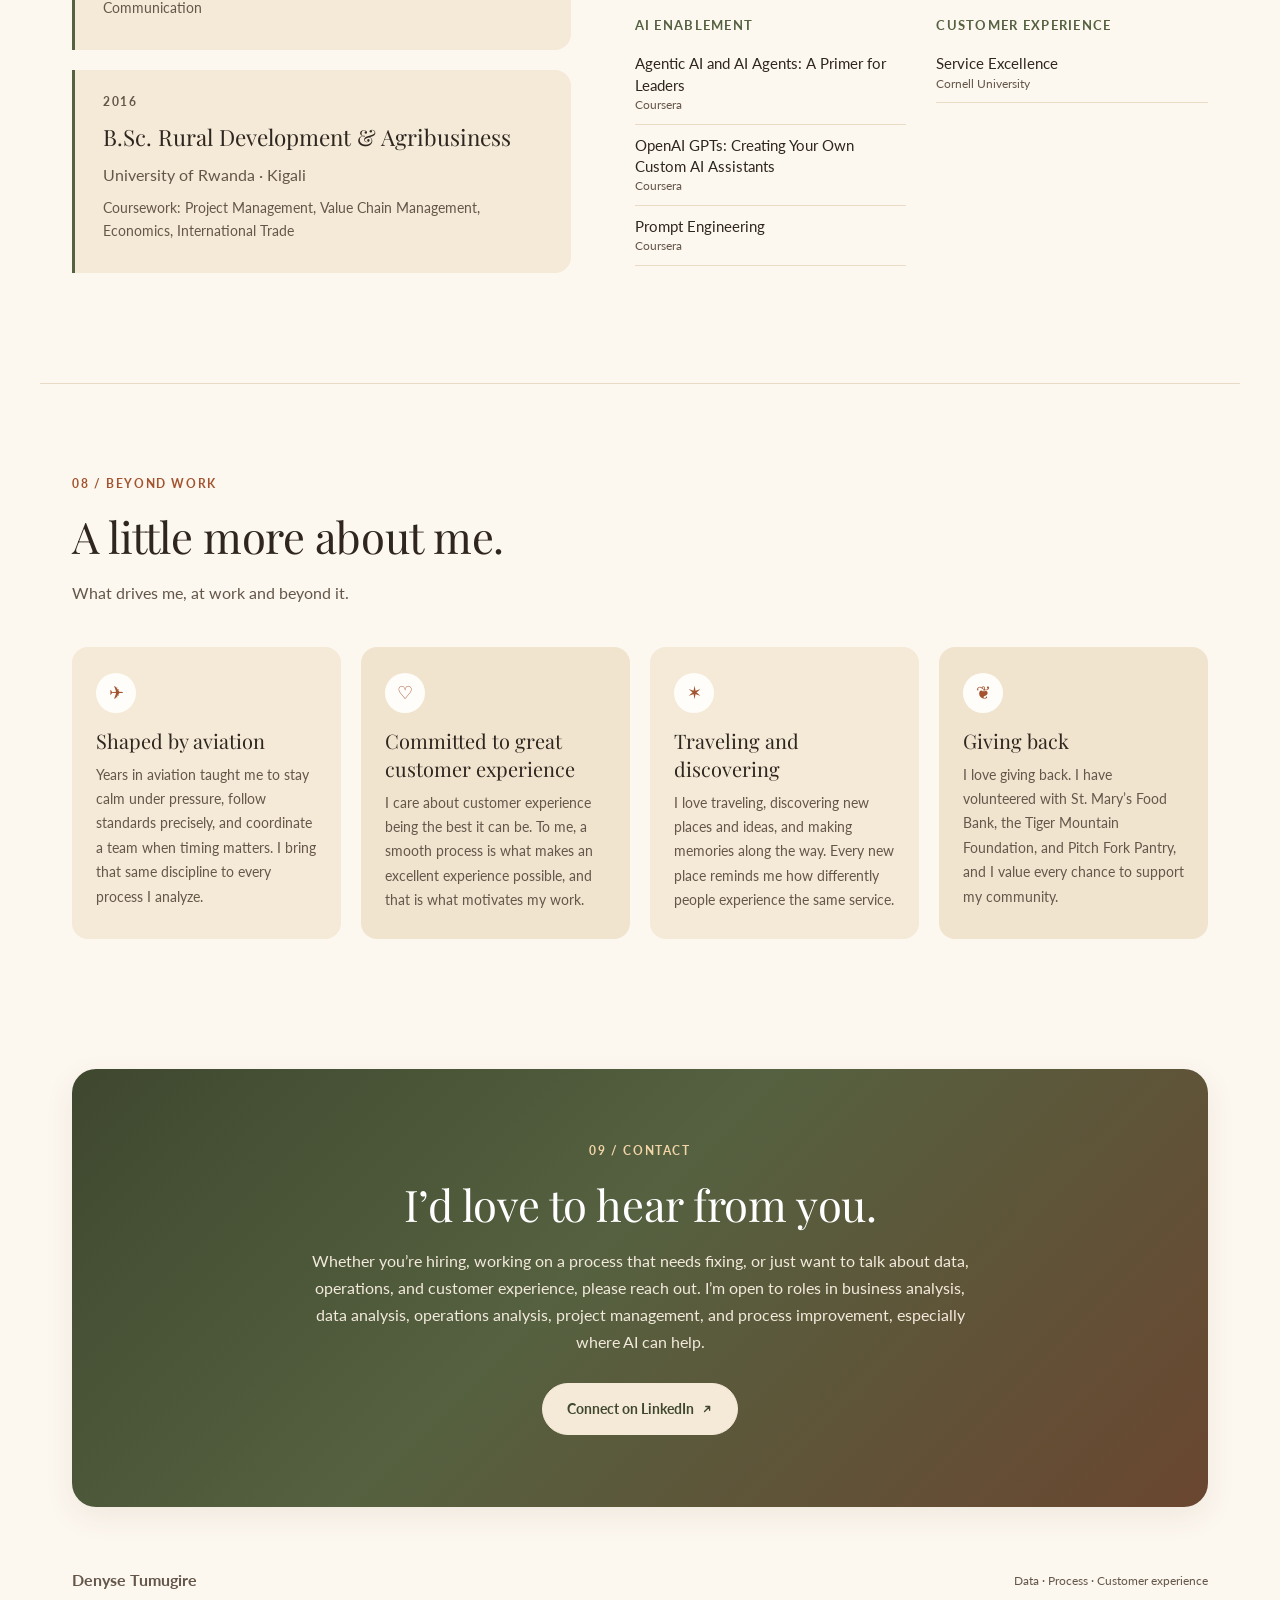
==== commit 8034c0fe: "Update RwandAir roles: Flight Purser and Flight Attendant Co-Authored-By: Claude Opus 5.5 <noreply@a" ====
--- a/index.html
+++ b/index.html
@@ -73,7 +73,7 @@
       <div class="section-heading"><p class="eyebrow">01 / About</p><h2 id="about-title">I learned operations on the front line.</h2></div>
       <div class="section-body">
         <p class="lead">In a crowded aircraft cabin, a weak process becomes a customer problem within minutes. That’s where I learned how closely operations and customer experience are linked.</p>
-        <p>As a Cabin Manager at RwandAir, I supervised 6–8 person teams serving 500+ passengers a week. I managed performance, compliance, service standards, and incident response. Earlier, as a pioneer intern on RwandAir’s new loyalty program, I built Excel tracking and documentation processes that helped enroll more than 1,000 members.</p>
+        <p>As a Flight Purser at RwandAir, I supervised 6–8 person teams serving 500+ passengers a week. I managed performance, compliance, service standards, and incident response. Before that, I was a flight attendant, and I started at RwandAir as a pioneer intern on its new loyalty program, where I built Excel tracking and documentation processes that helped enroll more than 1,000 members.</p>
         <p>Today I put that experience together with analytical tools: SQL, Power BI, Tableau, and Excel for data; process mapping and root-cause analysis to diagnose problems; and Jira (Scrum) to deliver changes. I’m studying for a Master of Global Management at Thunderbird and building skills in prompt engineering, custom GPTs, and agentic AI so I can use AI to automate and improve the processes I analyze.</p>
       </div>
     </section>
@@ -116,11 +116,19 @@
           </ul>
         </article>
         <article class="experience">
-          <div class="exp-meta"><p class="dates">Mar 2023 – Jul 2025</p><h3>RwandAir</h3><p class="role">Cabin Manager</p><p class="place">Kigali, Rwanda</p></div>
+          <div class="exp-meta"><p class="dates">Mar 2023 – Jul 2025</p><h3>RwandAir</h3><p class="role">Flight Purser</p><p class="place">Kigali, Rwanda</p></div>
           <ul>
             <li>Supervised daily operations for a 6–8 member team, delivering efficient, coordinated, professional service to 500+ passengers a week.</li>
             <li>Oversaw team performance, compliance procedures, and service standards, supporting accurate reporting and smooth operations.</li>
             <li>Resolved customer and operational incidents with sound judgment and clear communication, protecting the customer experience and reliable service delivery.</li>
+          </ul>
+        </article>
+        <!-- Add exact Flight Attendant dates in the "dates" line below when available. -->
+        <article class="experience">
+          <div class="exp-meta"><p class="dates">Before Mar 2023</p><h3>RwandAir</h3><p class="role">Flight Attendant</p><p class="place">Kigali, Rwanda</p></div>
+          <ul>
+            <li>Delivered safe, attentive in-flight service, following safety and service procedures on every flight.</li>
+            <li>Built the front-line customer experience foundation that prepared me to lead cabin teams as a Flight Purser.</li>
           </ul>
         </article>
         <article class="experience">
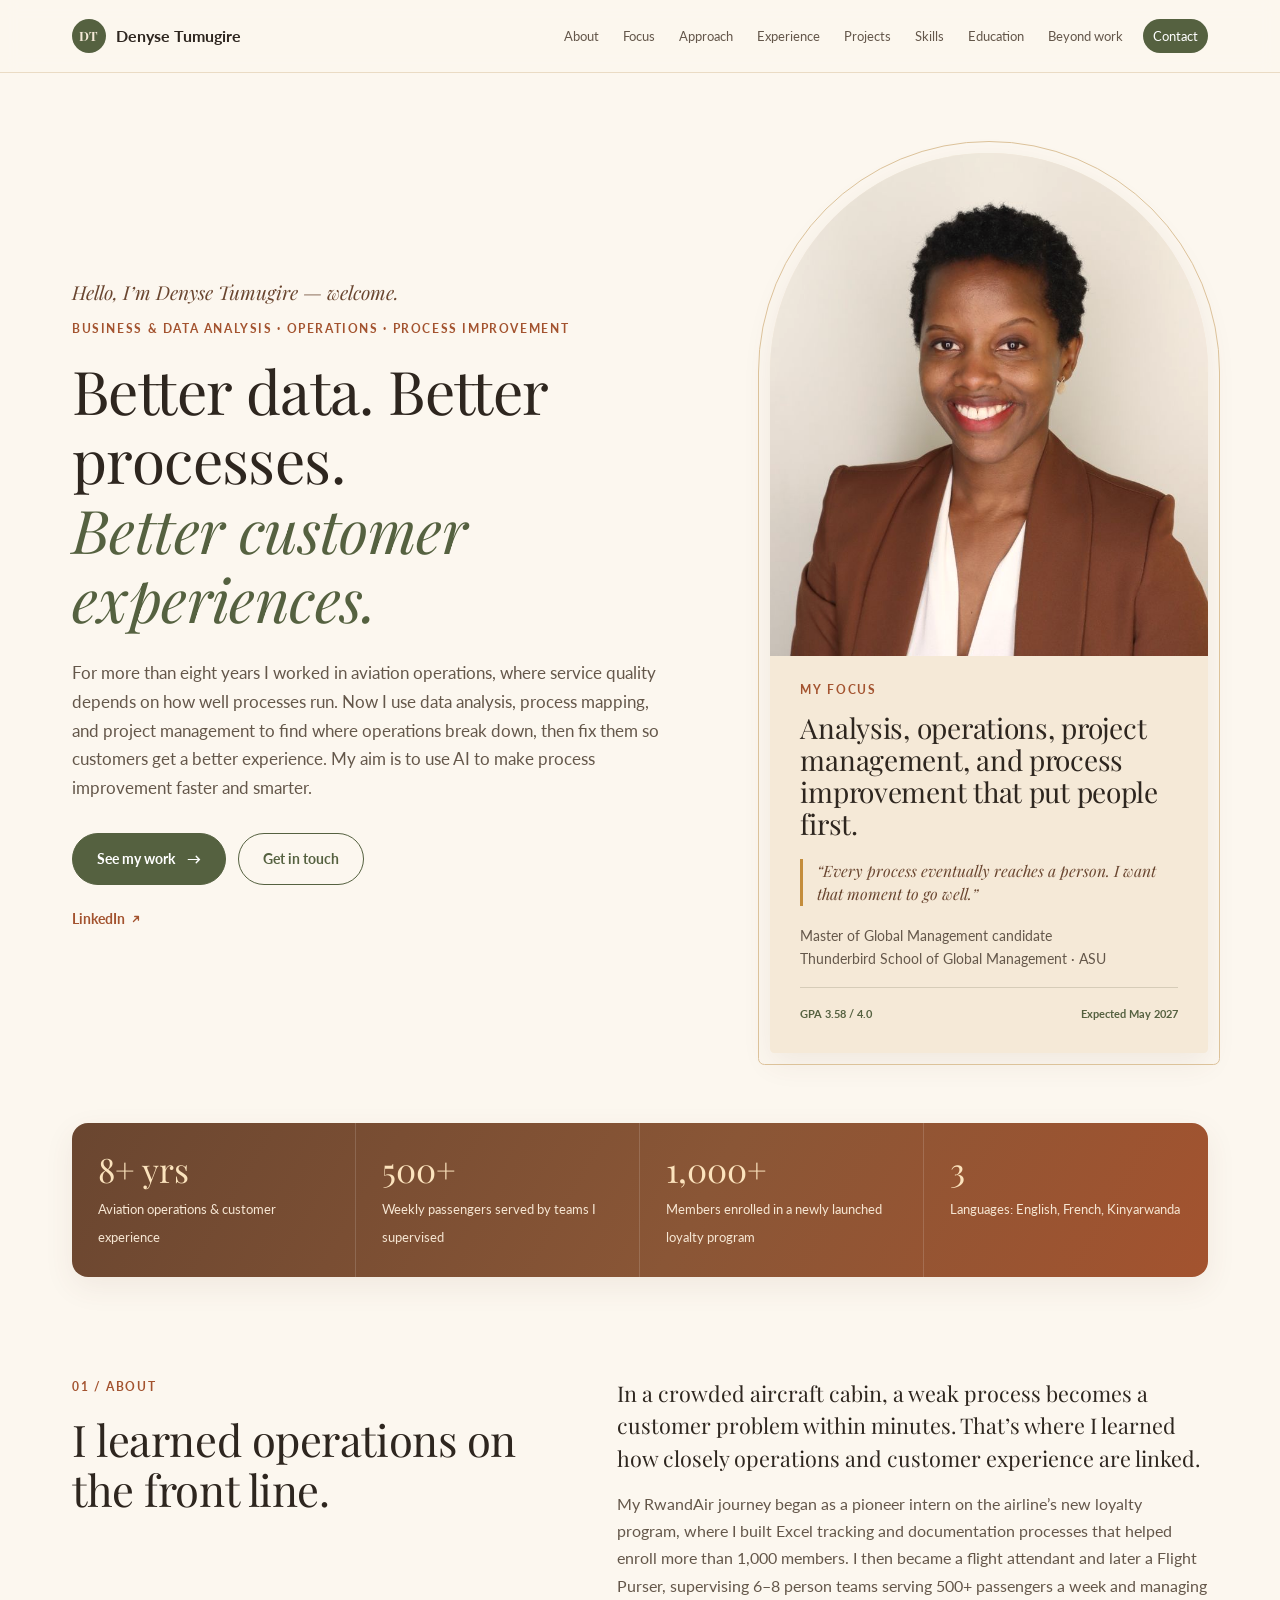
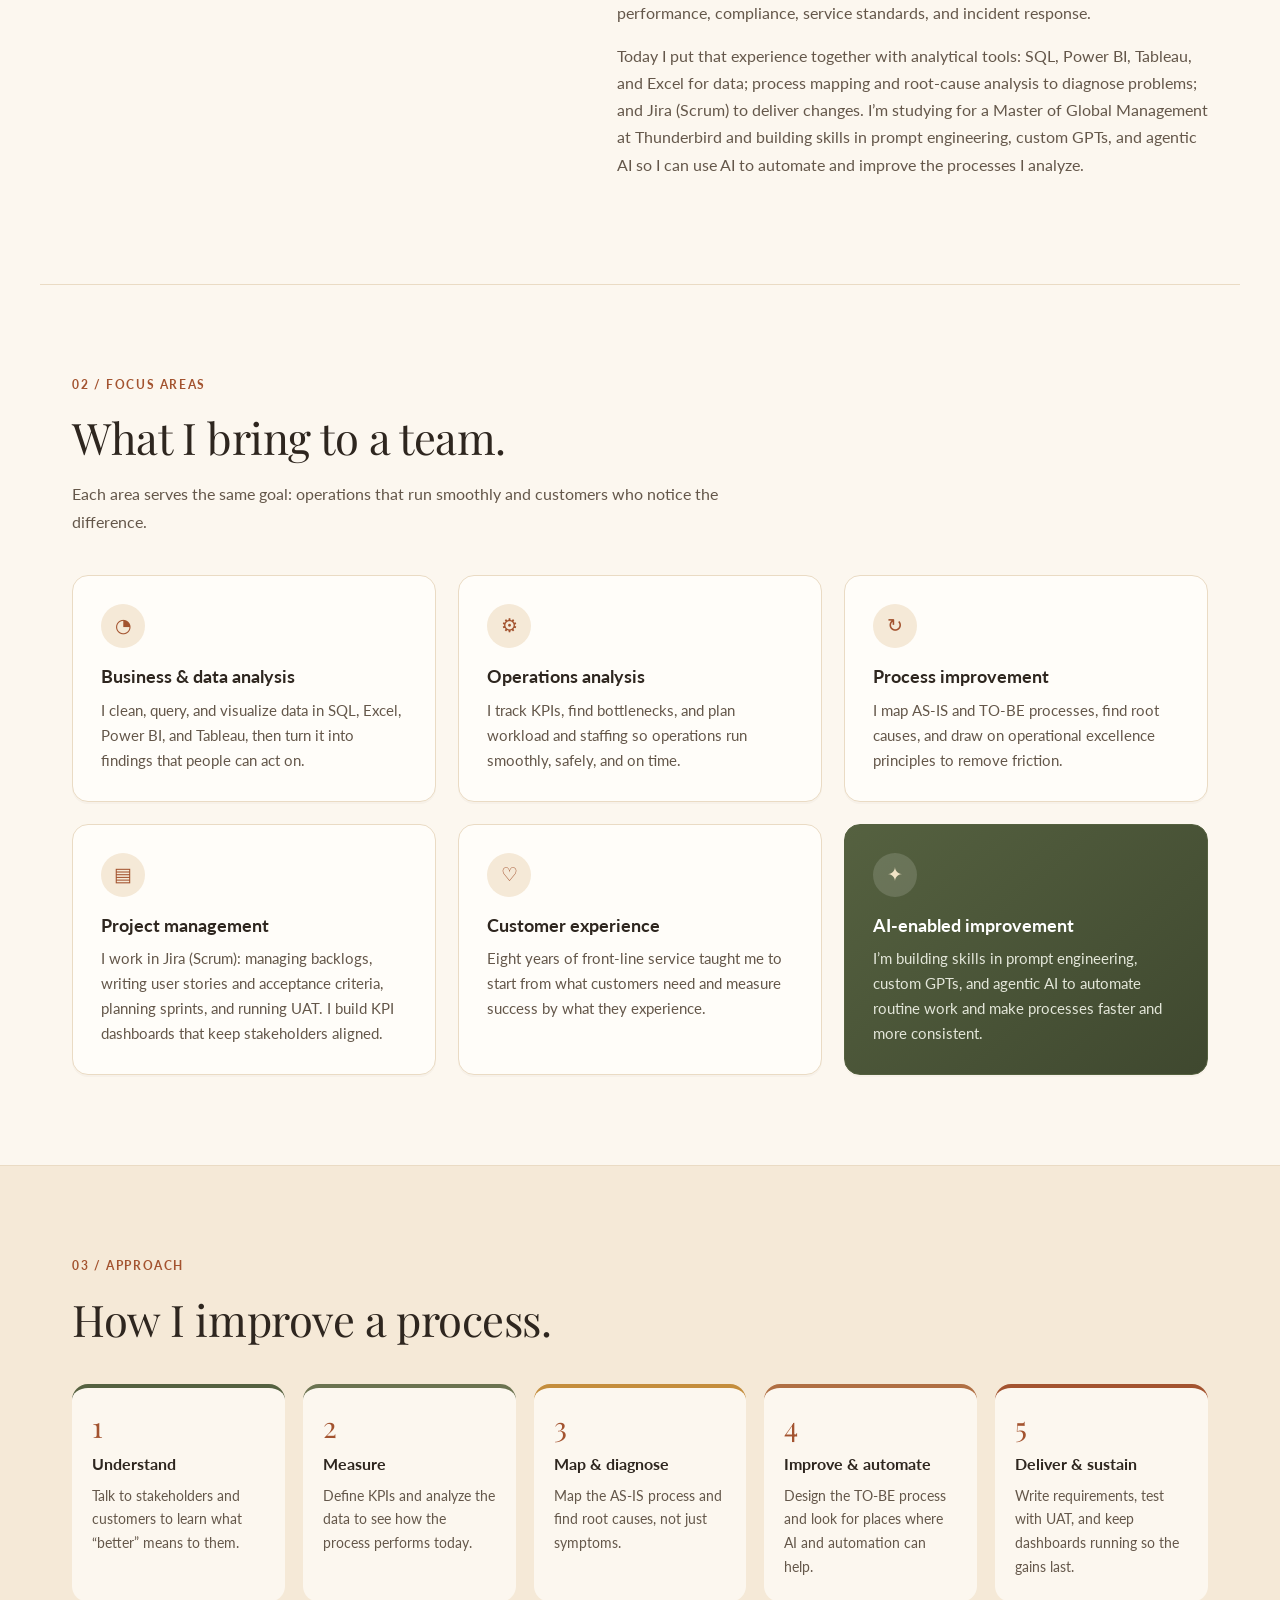
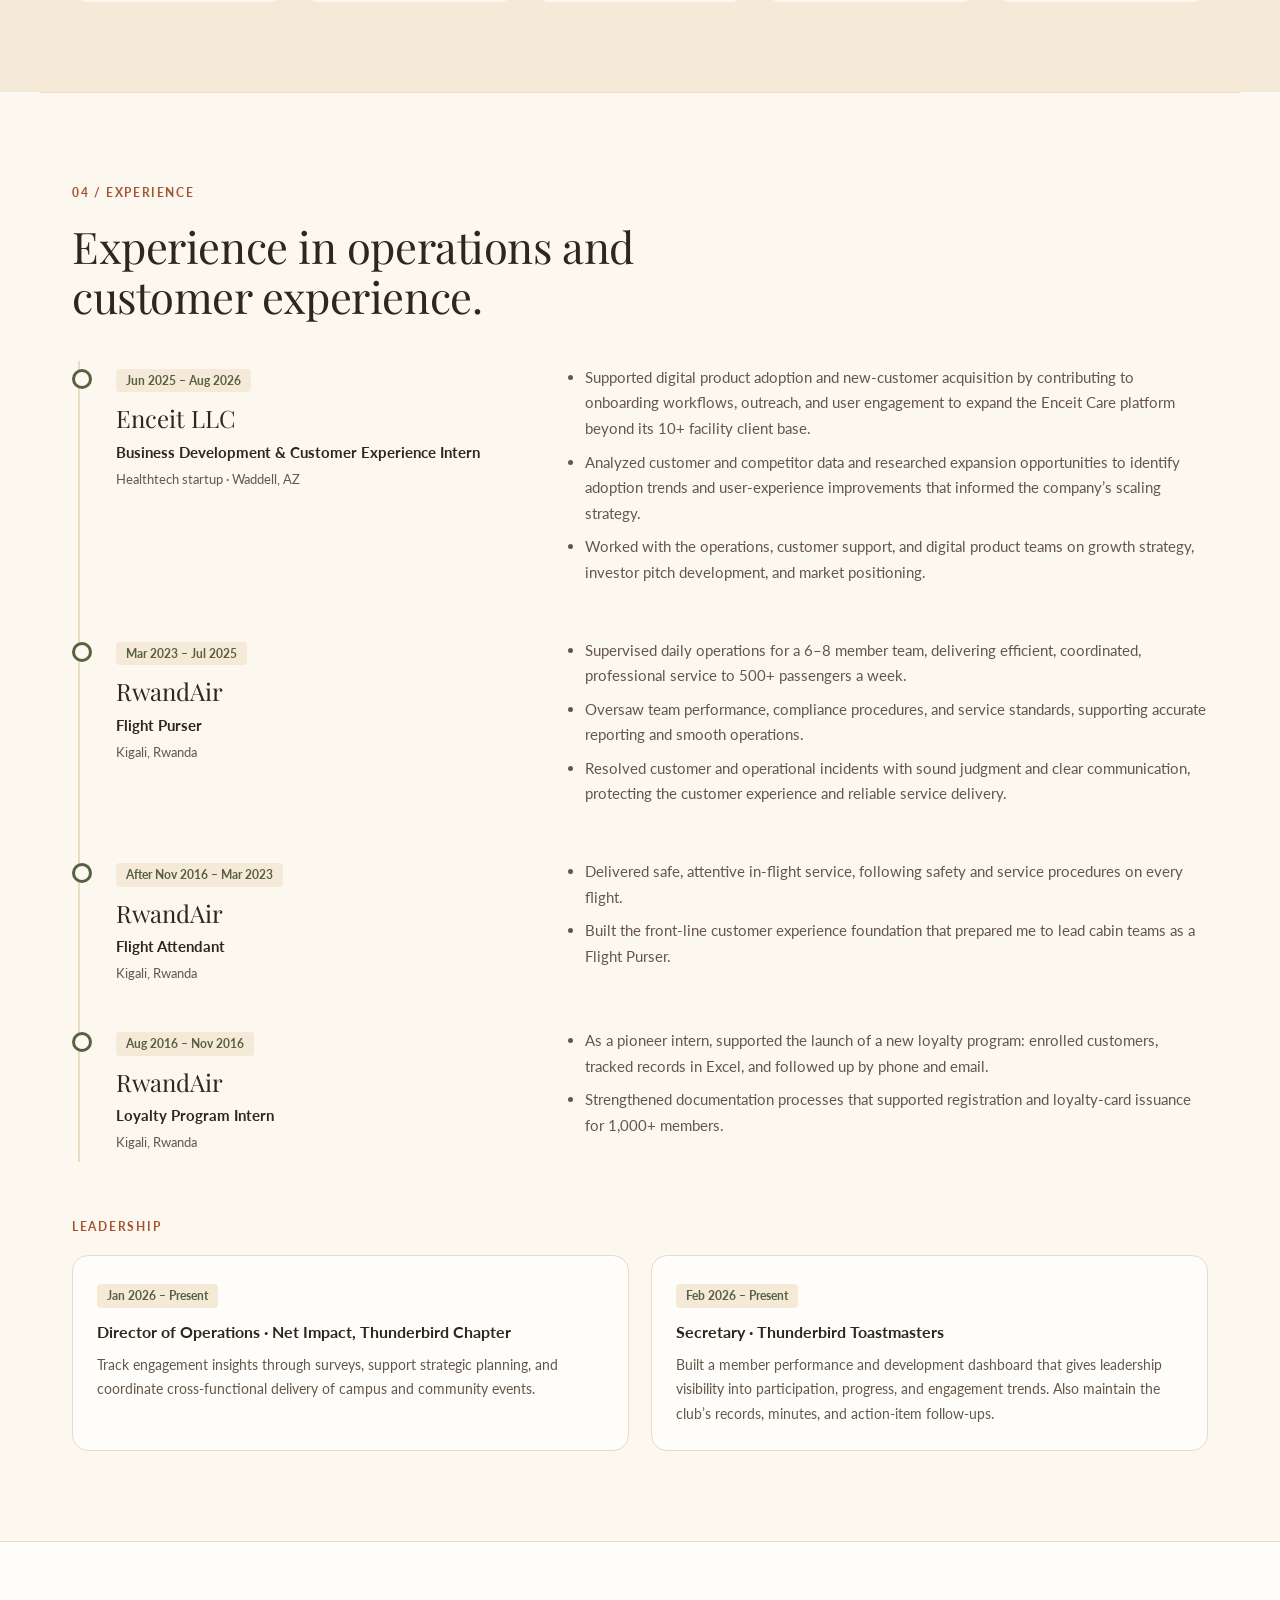
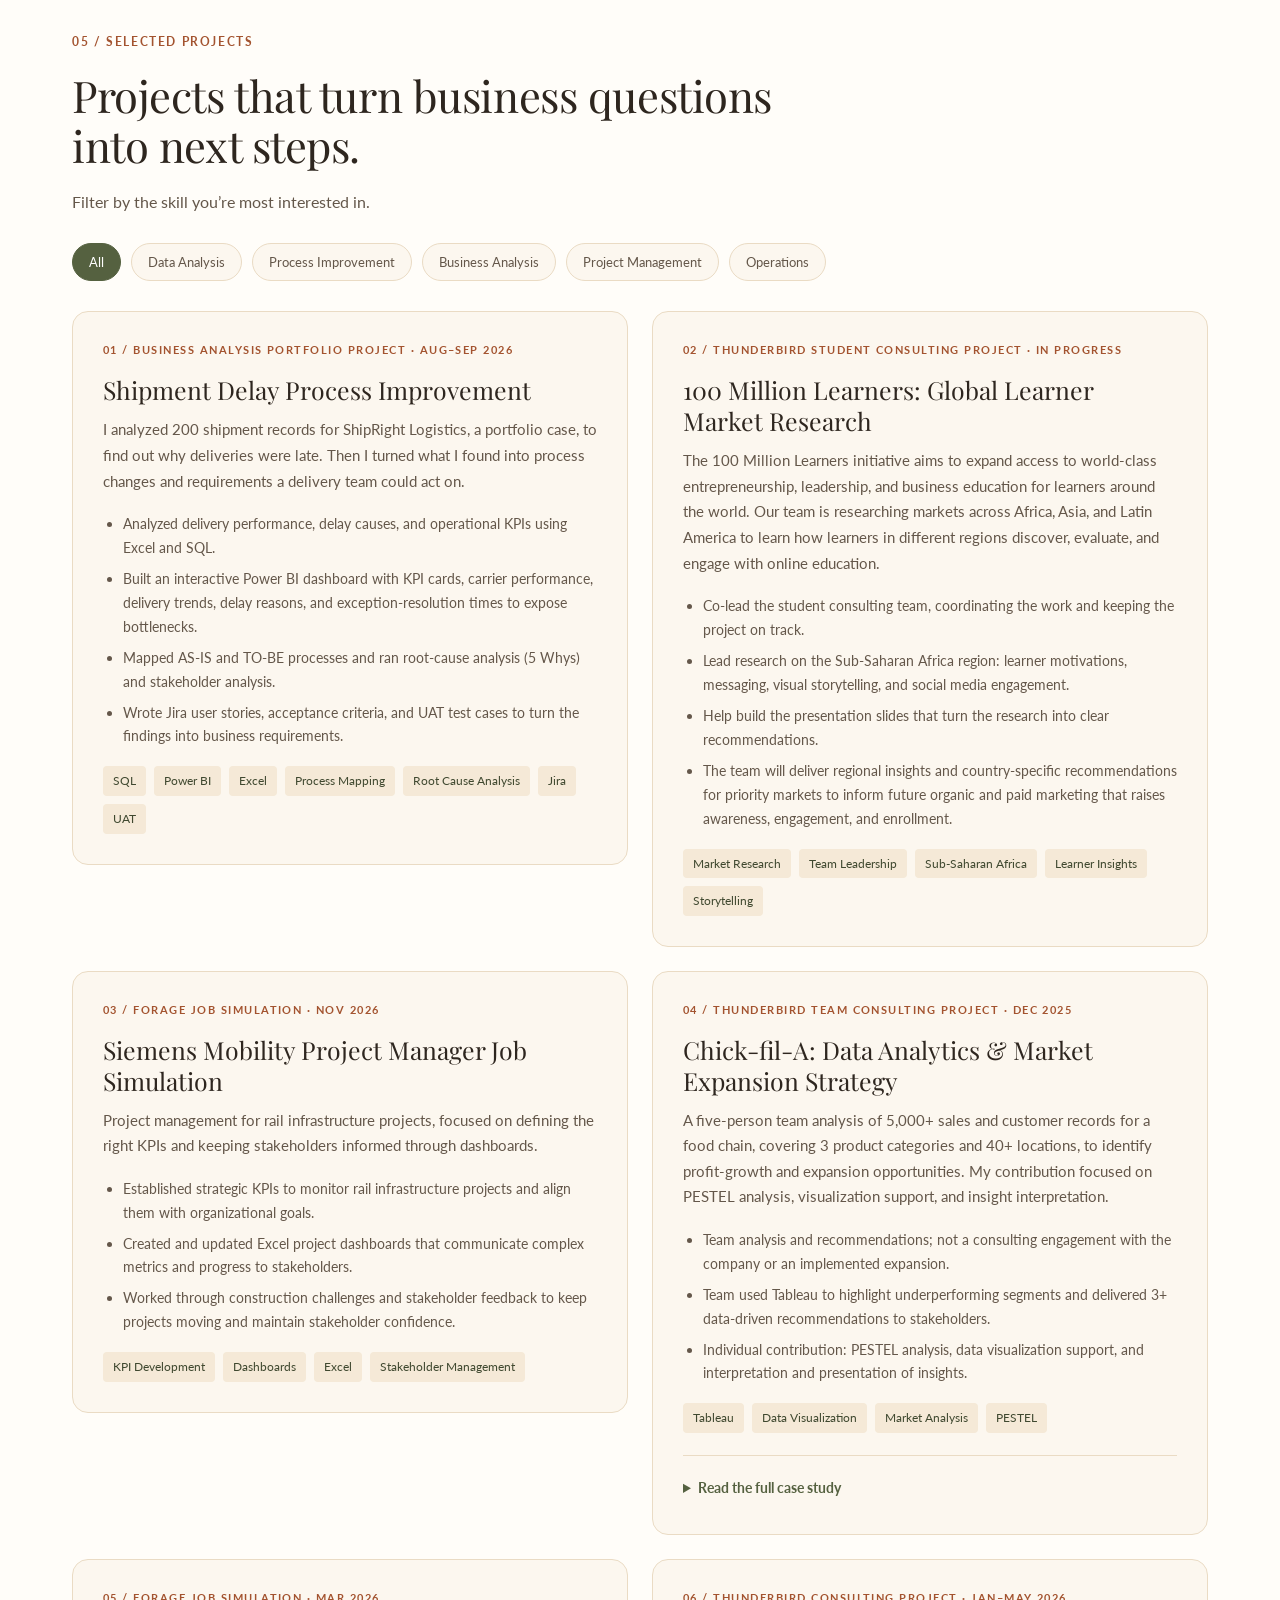
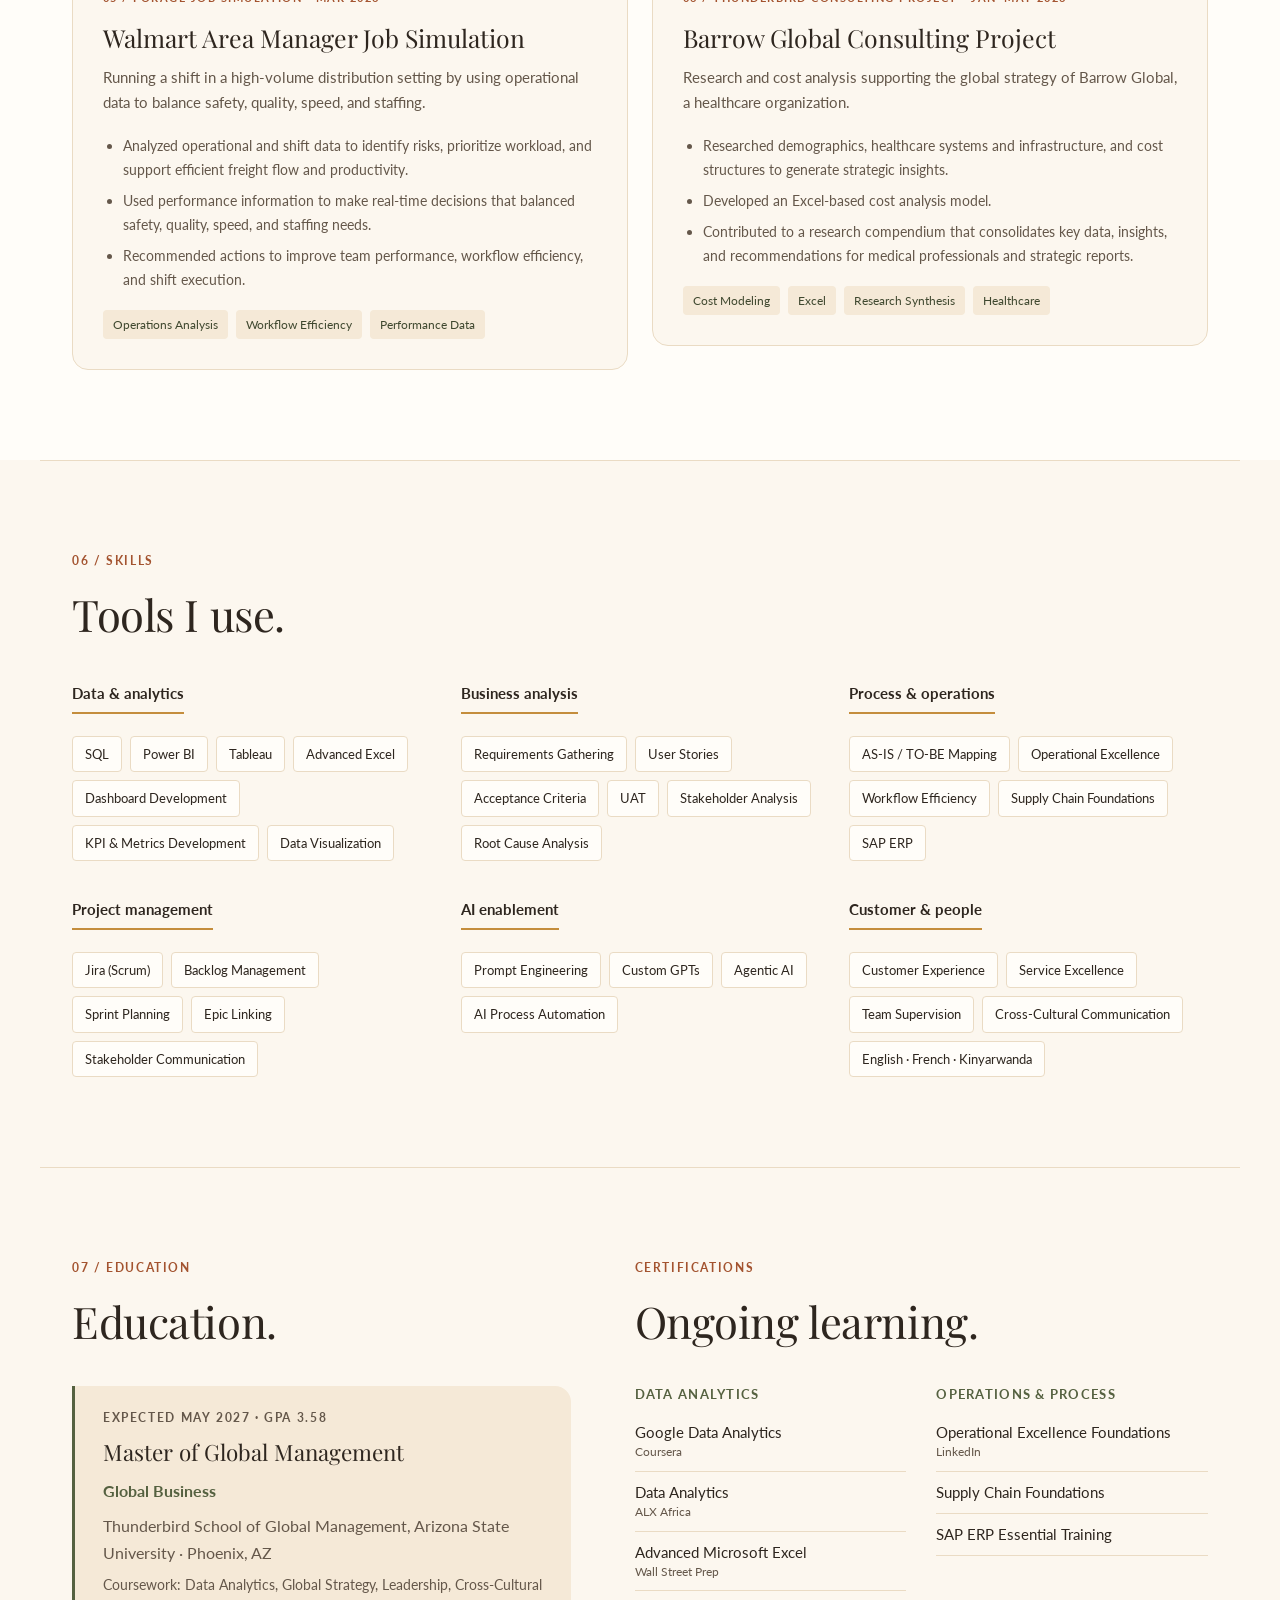
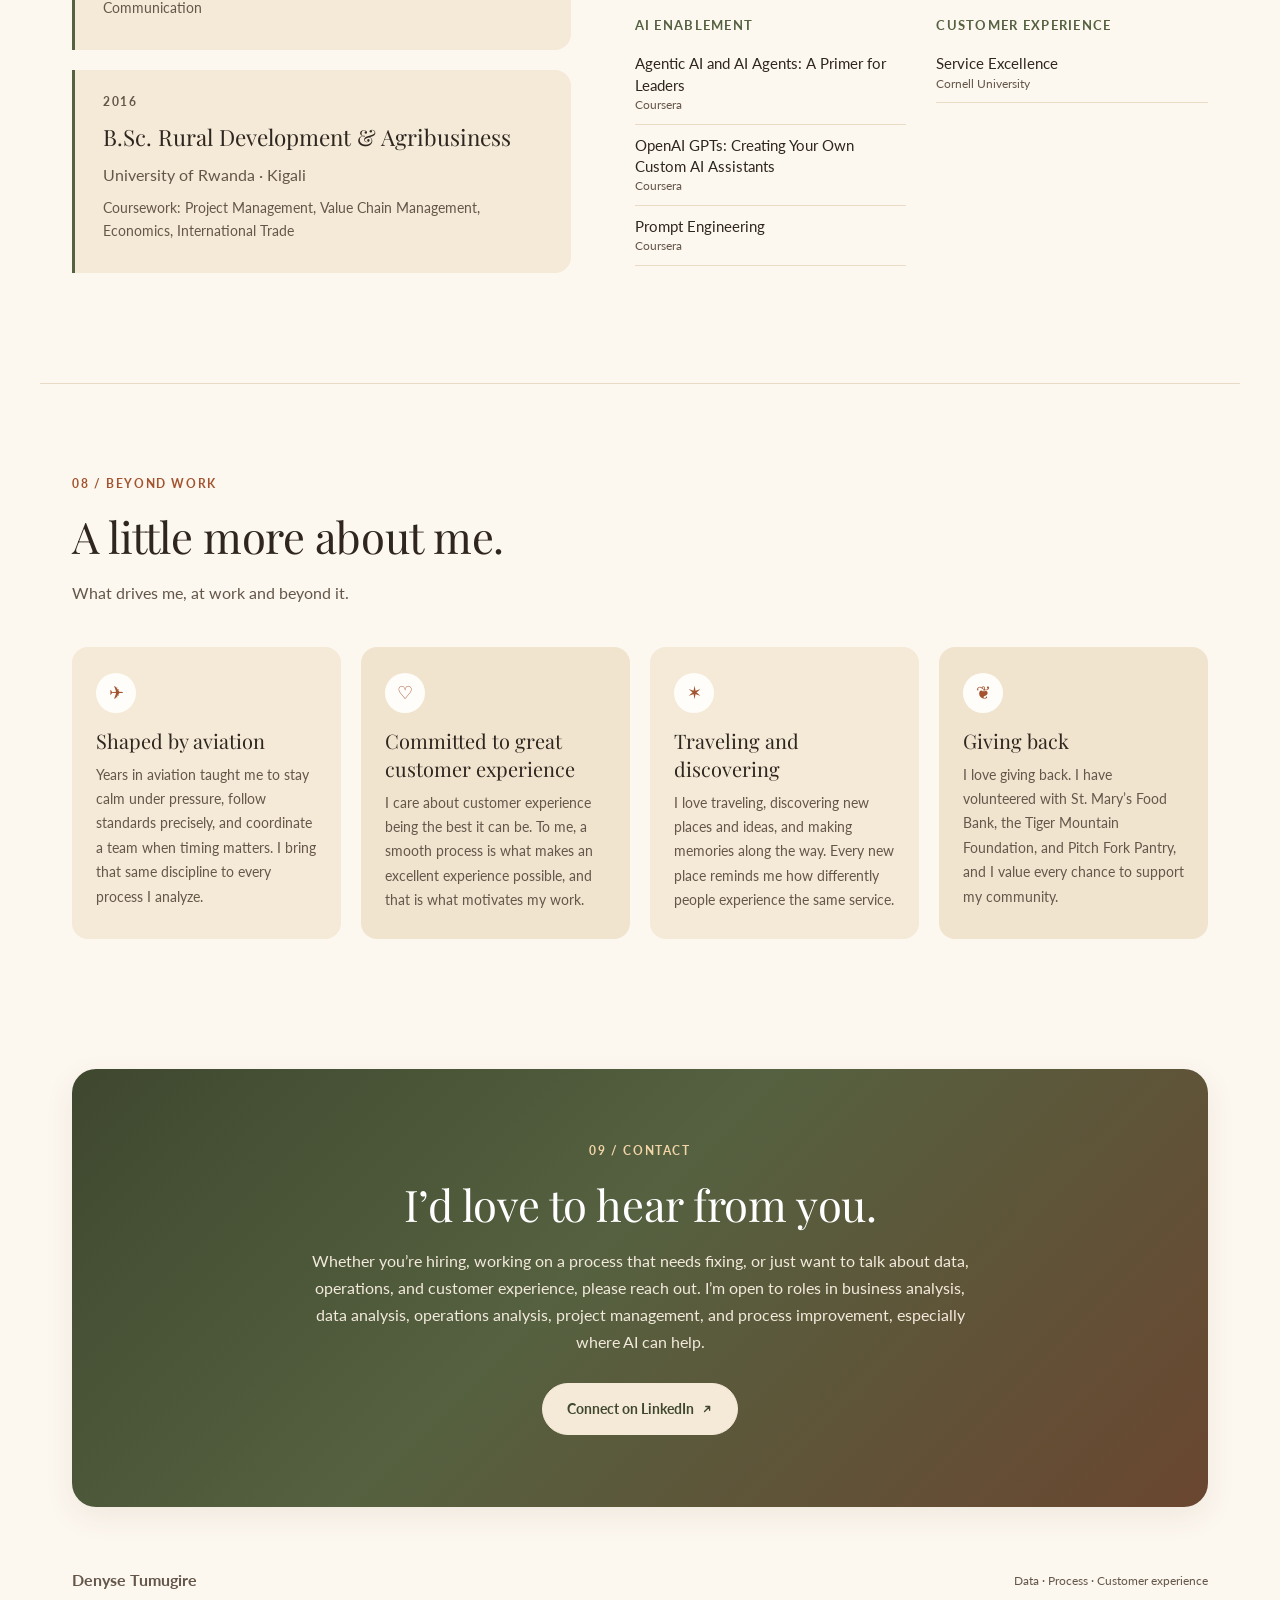
==== commit 0978cf74: "Clarify RwandAir career order starting with loyalty internship Co-Authored-By: Claude Opus 5.5 <nore" ====
--- a/index.html
+++ b/index.html
@@ -73,7 +73,7 @@
       <div class="section-heading"><p class="eyebrow">01 / About</p><h2 id="about-title">I learned operations on the front line.</h2></div>
       <div class="section-body">
         <p class="lead">In a crowded aircraft cabin, a weak process becomes a customer problem within minutes. That’s where I learned how closely operations and customer experience are linked.</p>
-        <p>As a Flight Purser at RwandAir, I supervised 6–8 person teams serving 500+ passengers a week. I managed performance, compliance, service standards, and incident response. Before that, I was a flight attendant, and I started at RwandAir as a pioneer intern on its new loyalty program, where I built Excel tracking and documentation processes that helped enroll more than 1,000 members.</p>
+        <p>My RwandAir journey began as a pioneer intern on the airline’s new loyalty program, where I built Excel tracking and documentation processes that helped enroll more than 1,000 members. I then became a flight attendant and later a Flight Purser, supervising 6–8 person teams serving 500+ passengers a week and managing performance, compliance, service standards, and incident response.</p>
         <p>Today I put that experience together with analytical tools: SQL, Power BI, Tableau, and Excel for data; process mapping and root-cause analysis to diagnose problems; and Jira (Scrum) to deliver changes. I’m studying for a Master of Global Management at Thunderbird and building skills in prompt engineering, custom GPTs, and agentic AI so I can use AI to automate and improve the processes I analyze.</p>
       </div>
     </section>
@@ -125,7 +125,7 @@
         </article>
         <!-- Add exact Flight Attendant dates in the "dates" line below when available. -->
         <article class="experience">
-          <div class="exp-meta"><p class="dates">Before Mar 2023</p><h3>RwandAir</h3><p class="role">Flight Attendant</p><p class="place">Kigali, Rwanda</p></div>
+          <div class="exp-meta"><p class="dates">After Nov 2016 – Mar 2023</p><h3>RwandAir</h3><p class="role">Flight Attendant</p><p class="place">Kigali, Rwanda</p></div>
           <ul>
             <li>Delivered safe, attentive in-flight service, following safety and service procedures on every flight.</li>
             <li>Built the front-line customer experience foundation that prepared me to lead cabin teams as a Flight Purser.</li>
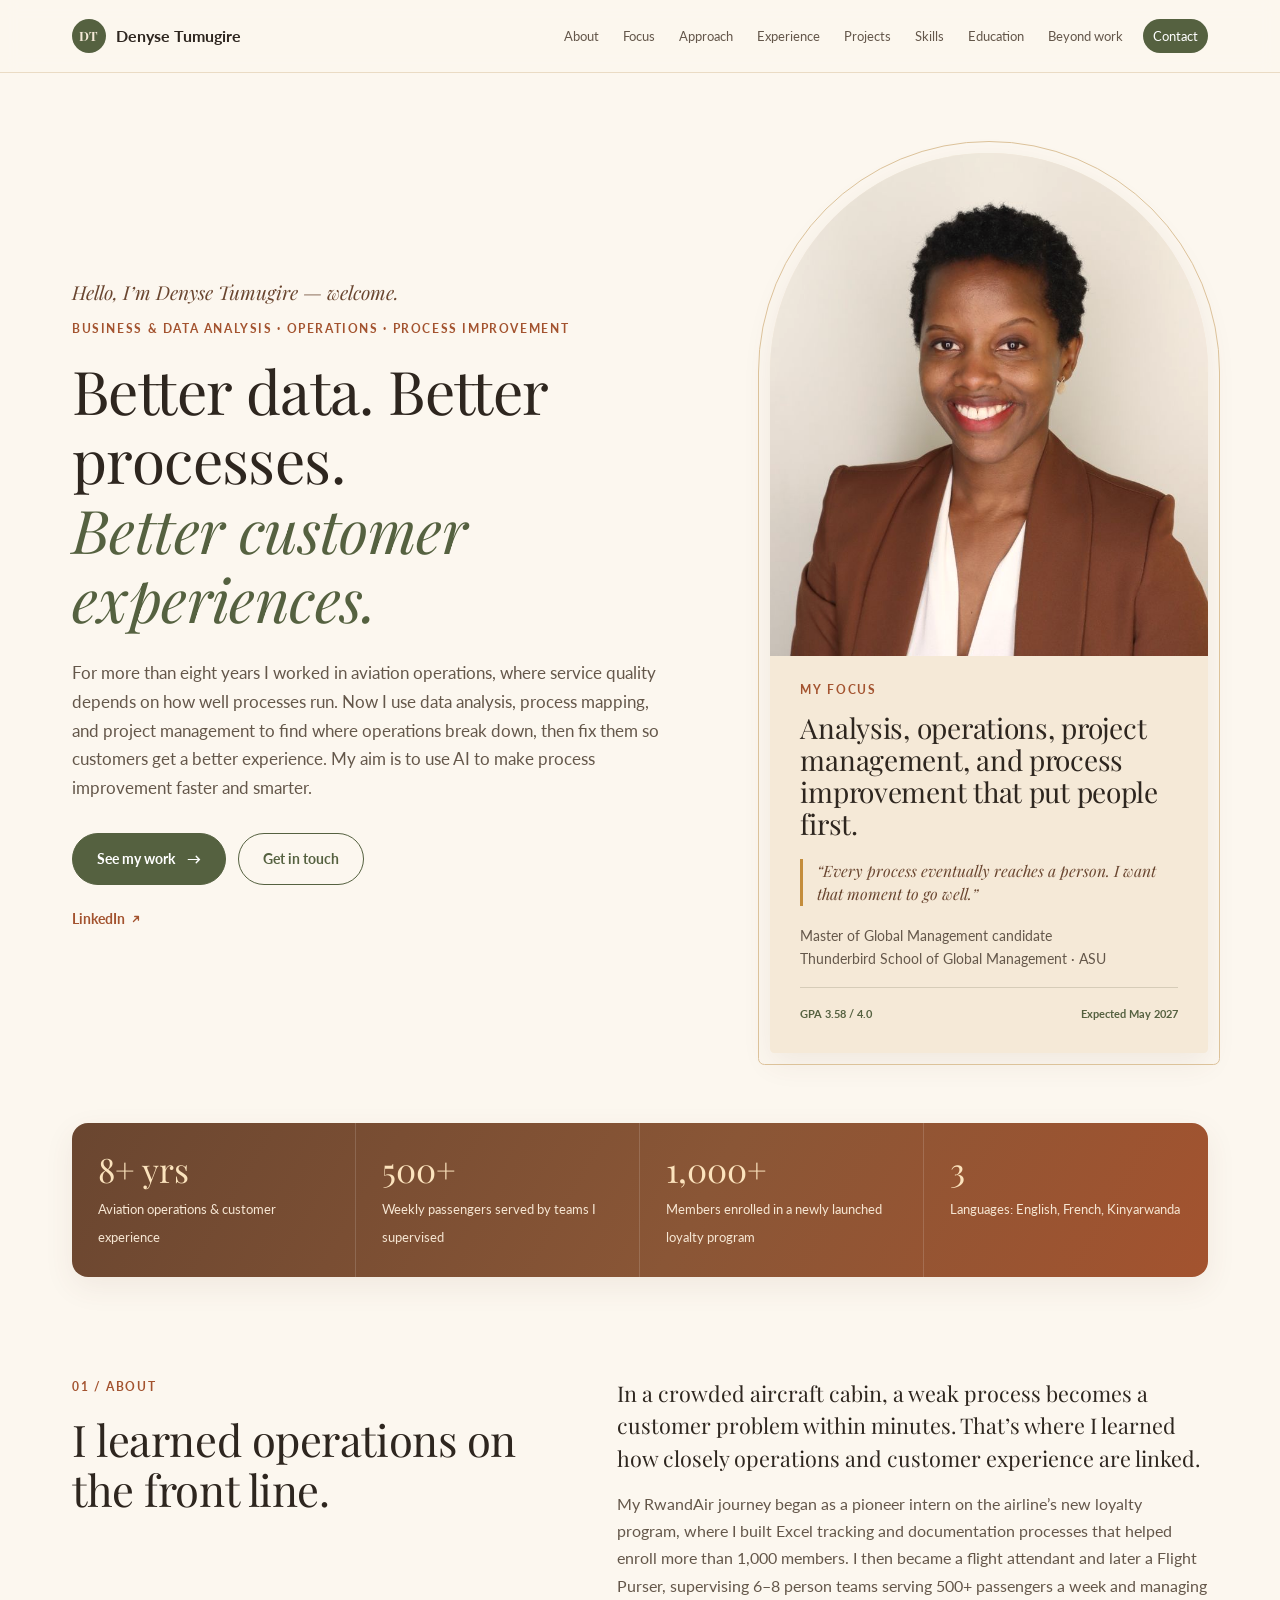
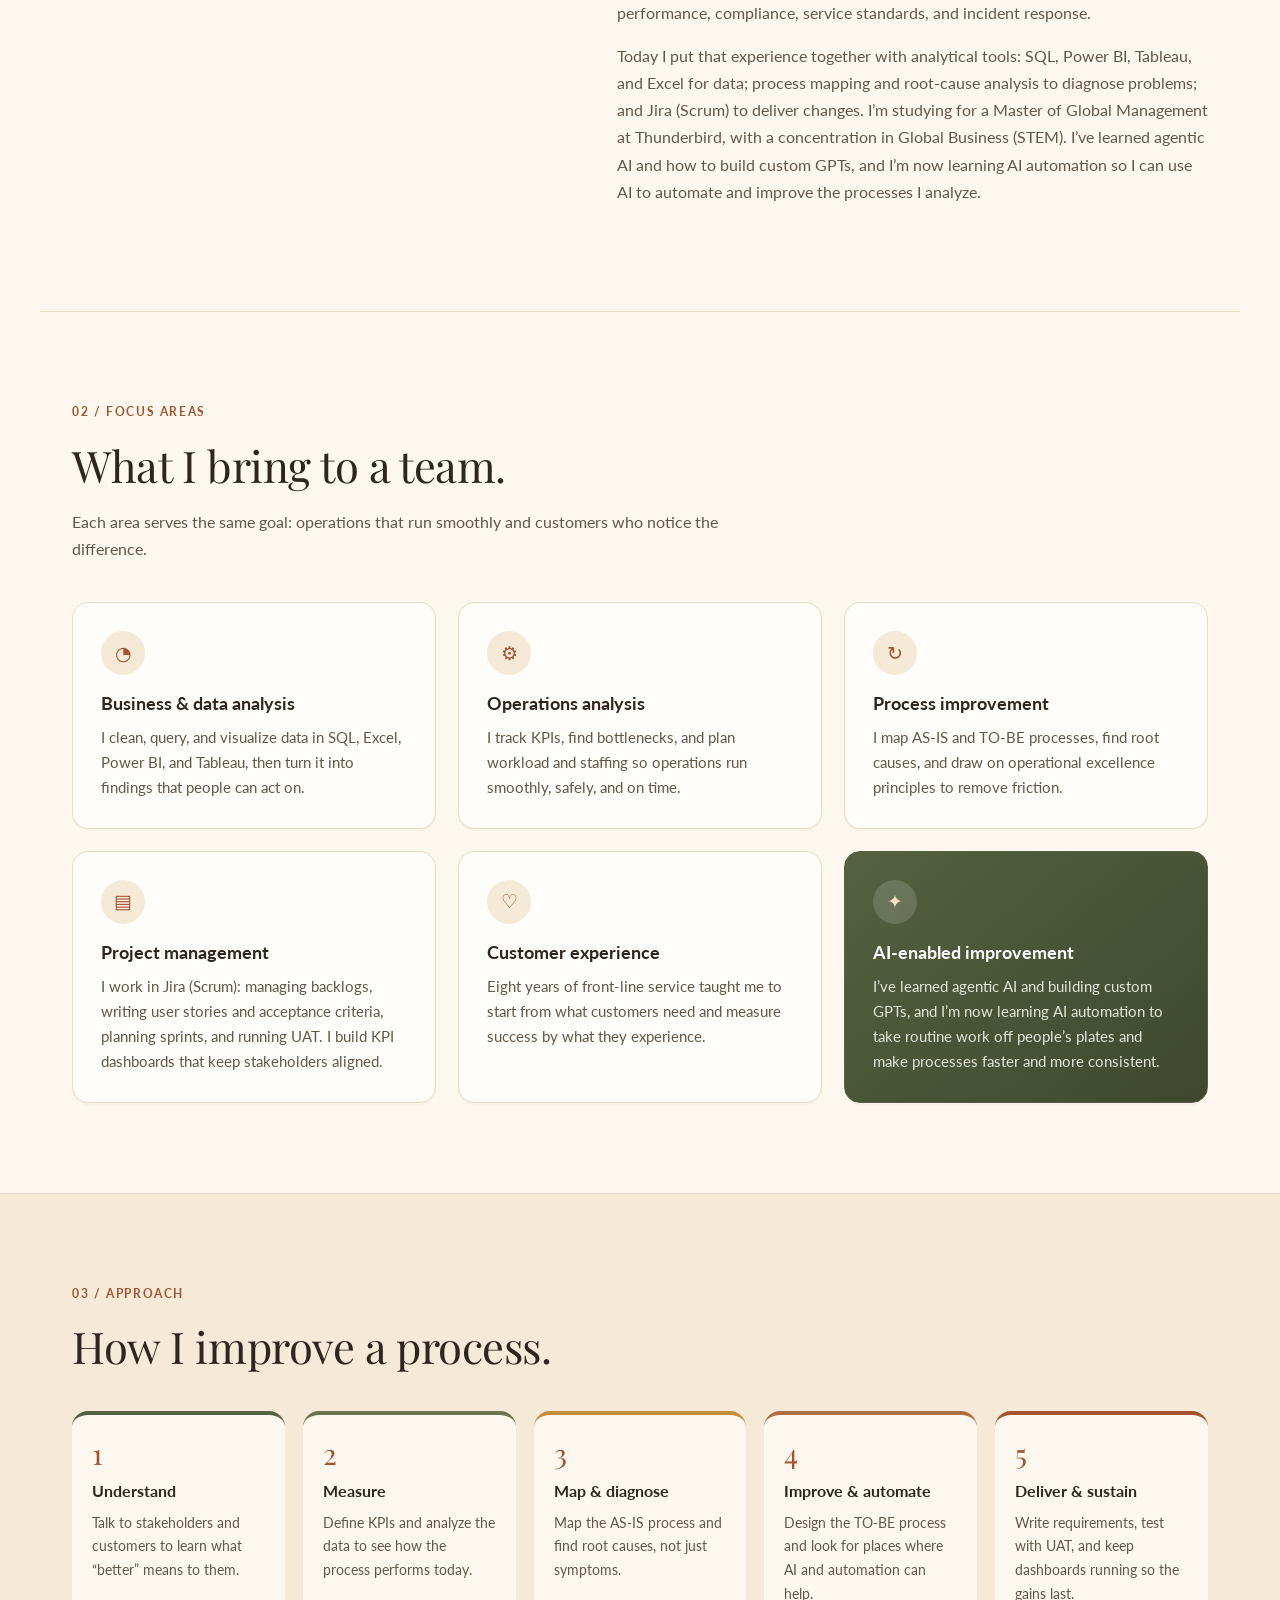
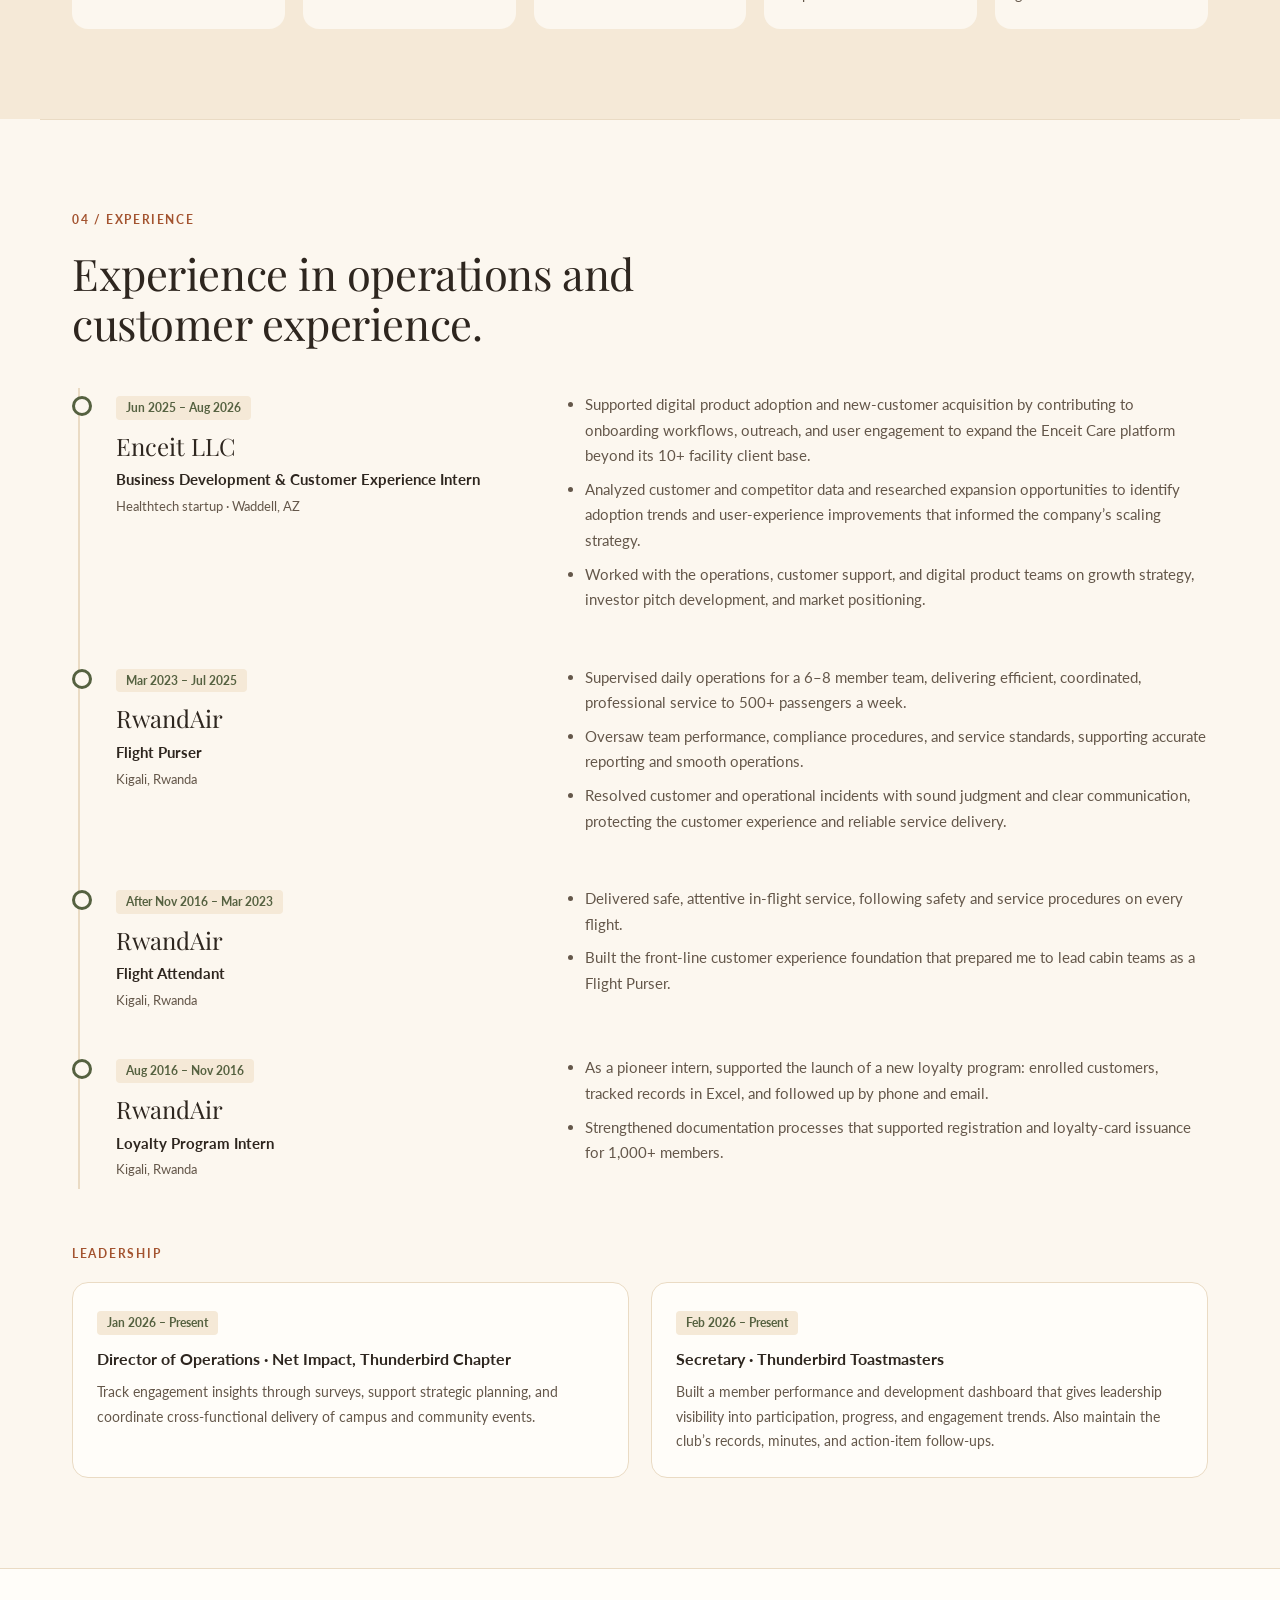
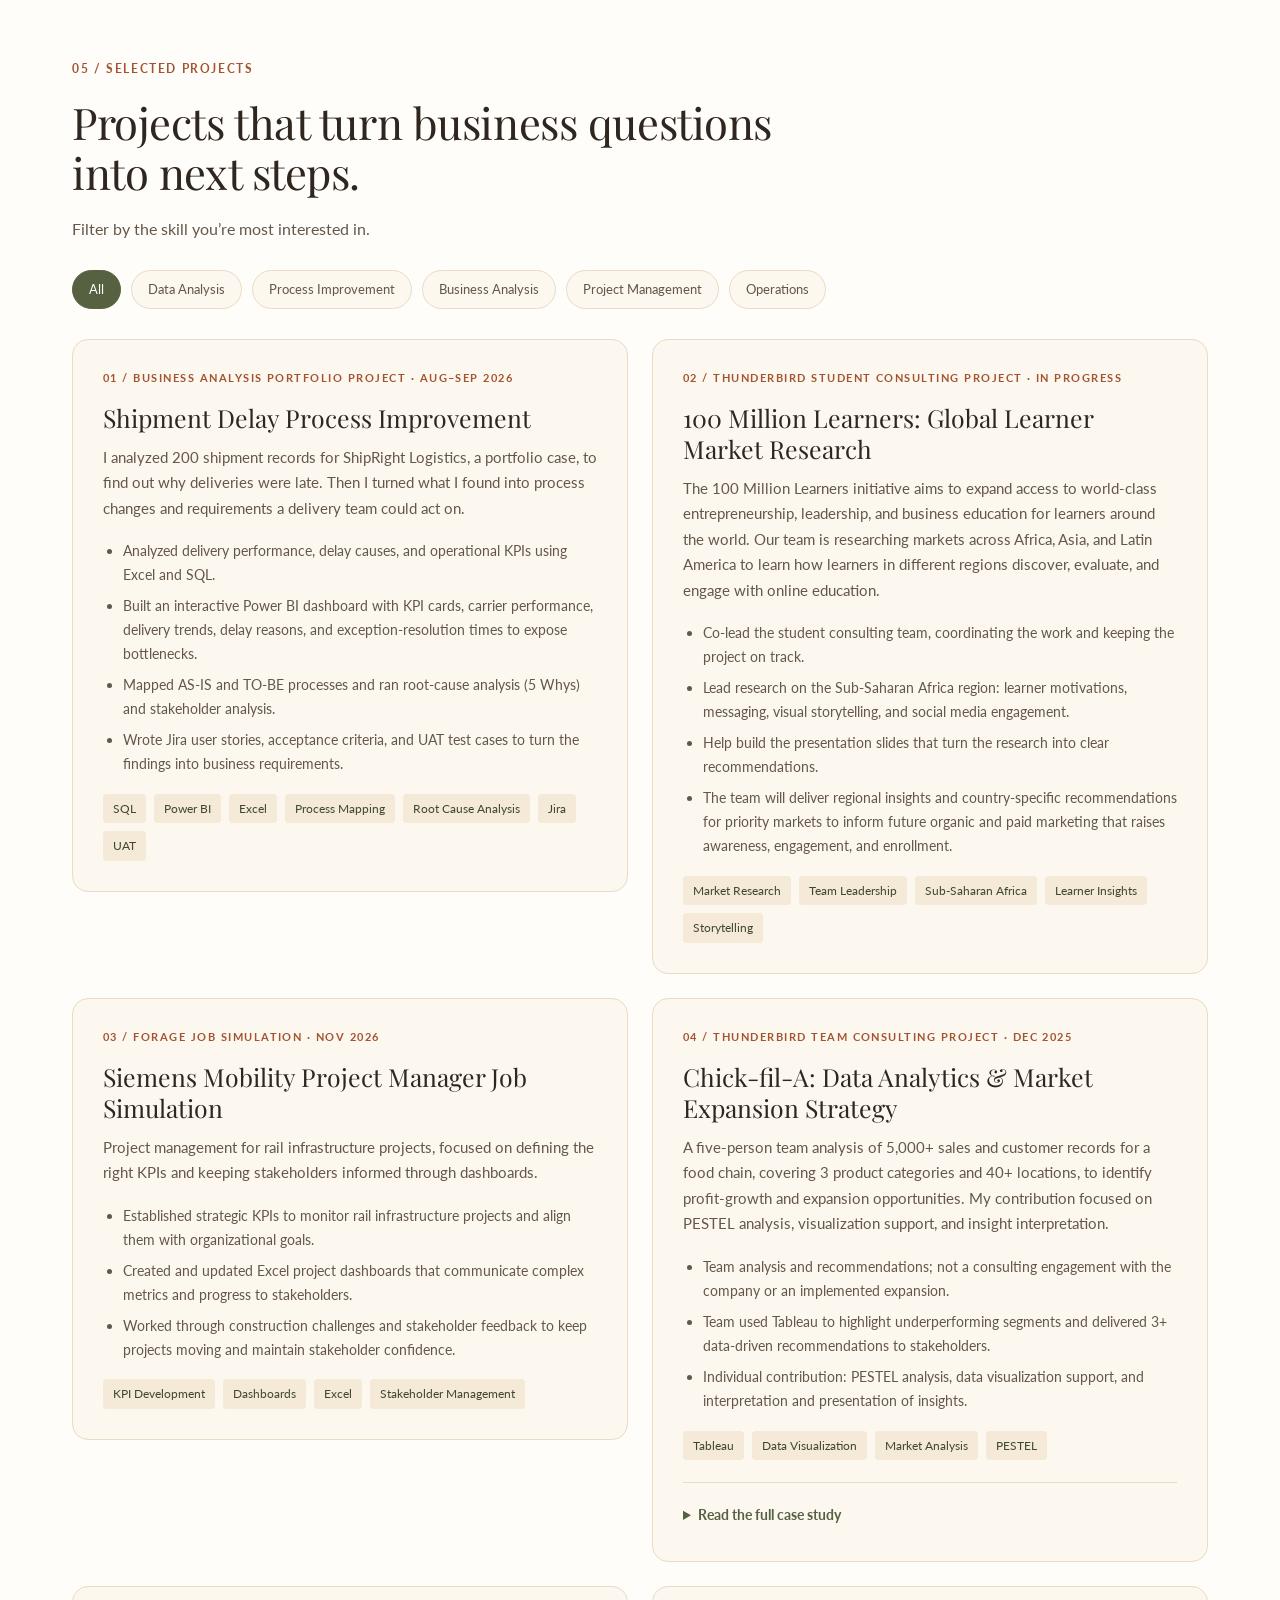
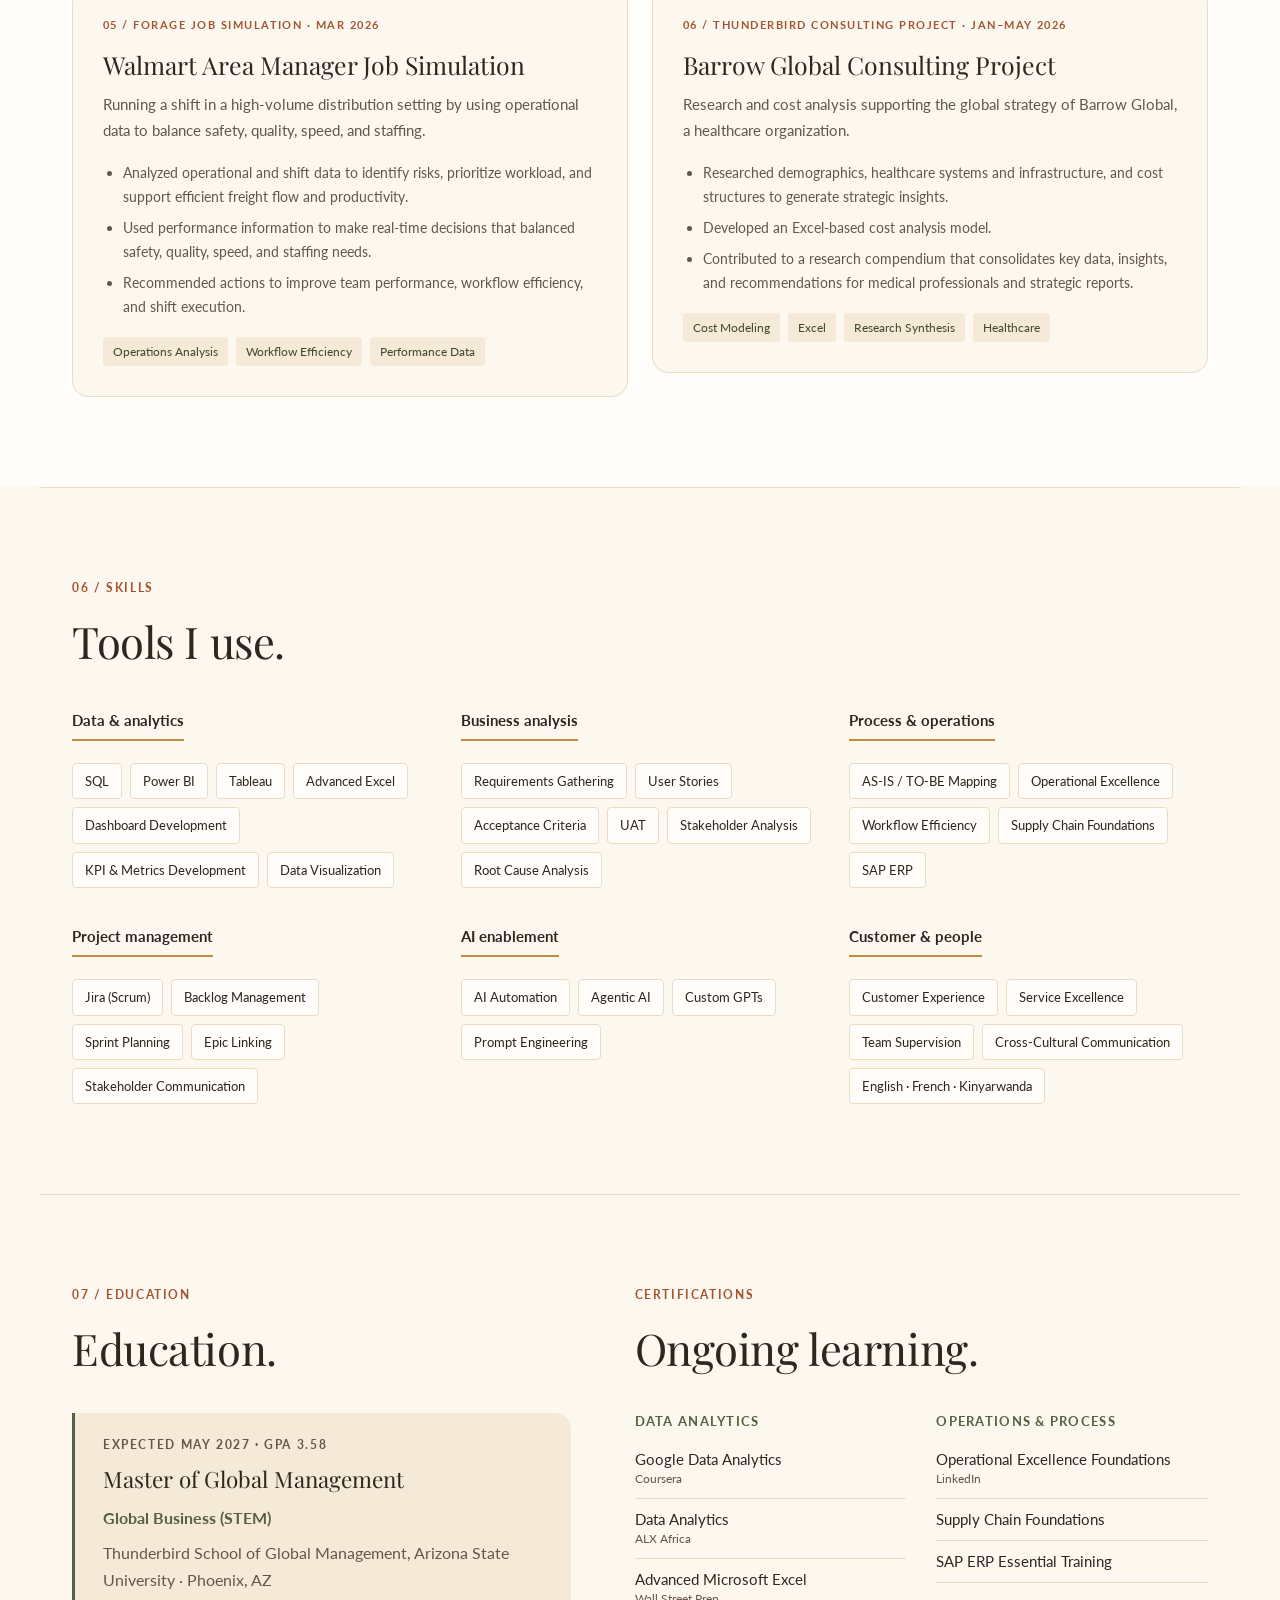
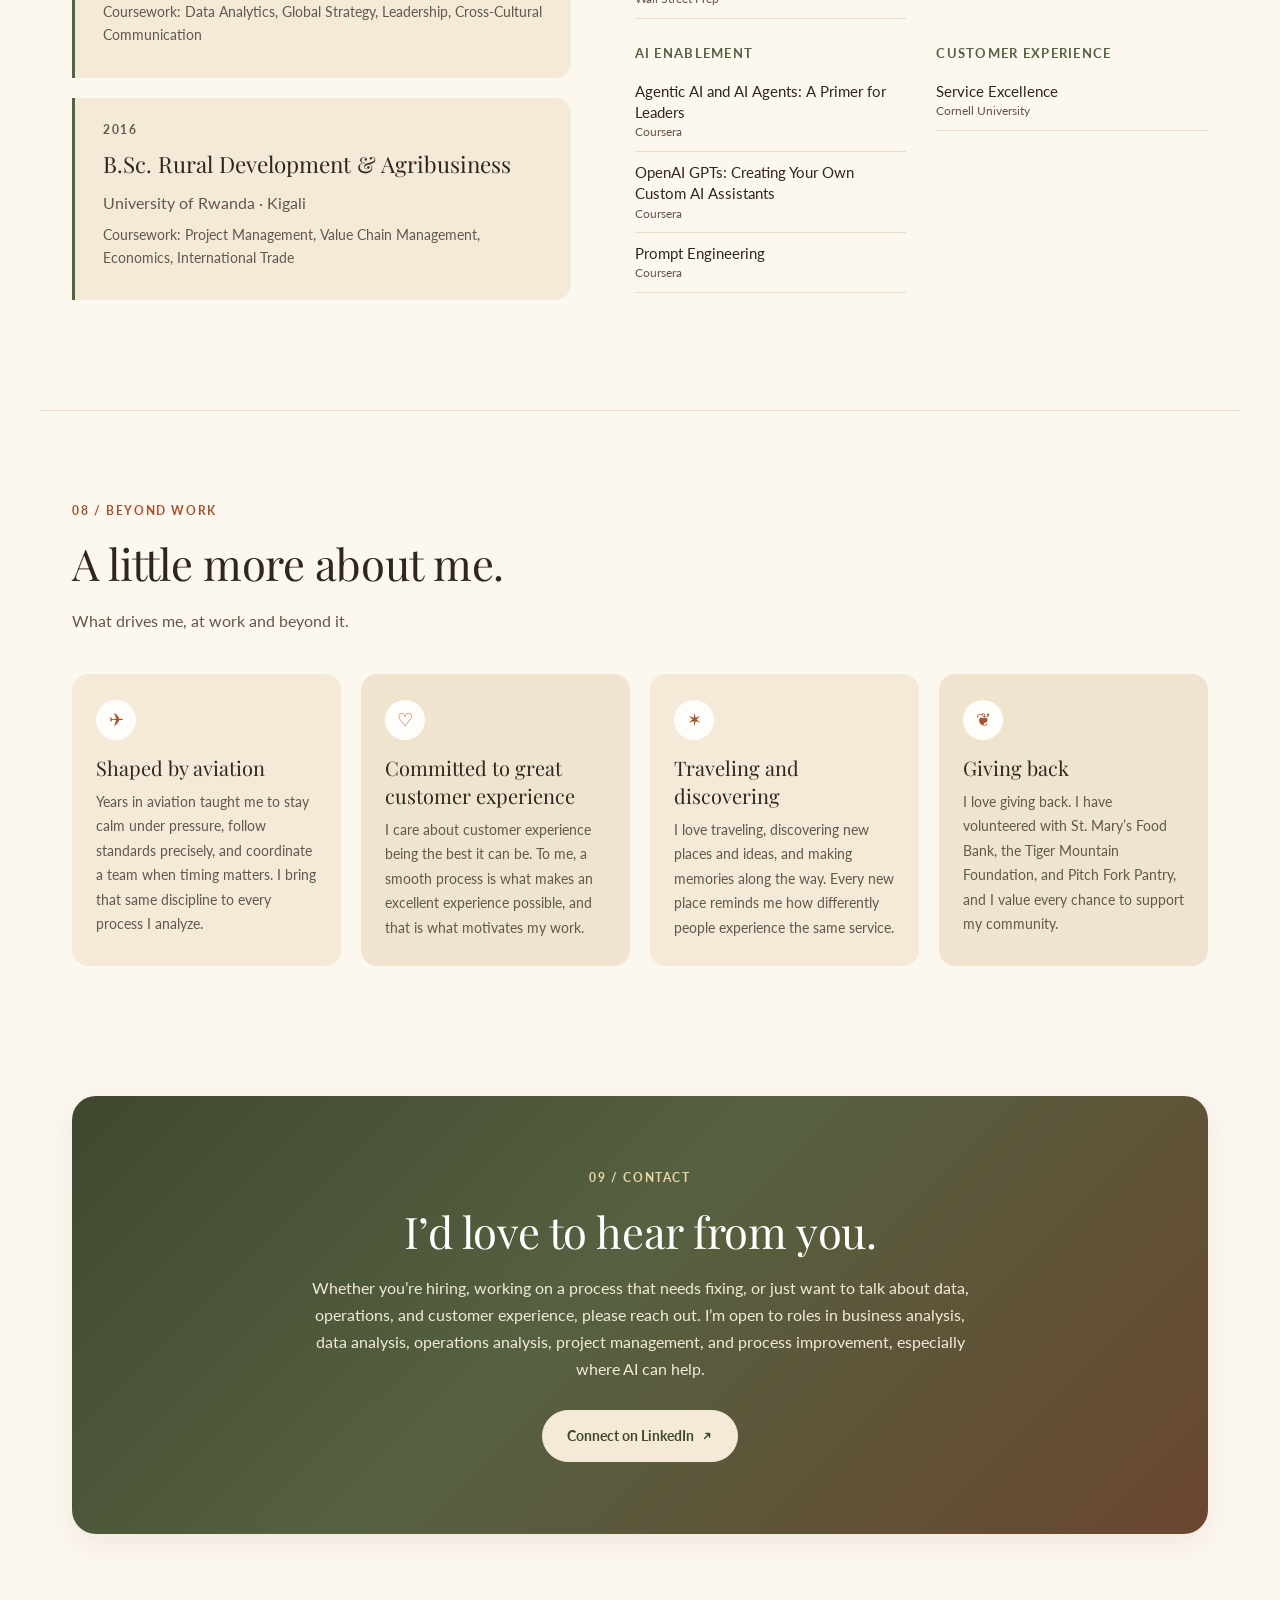
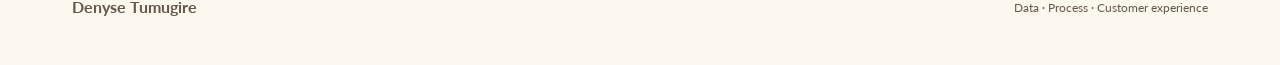
==== commit 60693eb3: "Update AI learning wording and add STEM concentration Co-Authored-By: Claude Opus 5.5 <noreply@anthr" ====
--- a/index.html
+++ b/index.html
@@ -74,7 +74,7 @@
       <div class="section-body">
         <p class="lead">In a crowded aircraft cabin, a weak process becomes a customer problem within minutes. That’s where I learned how closely operations and customer experience are linked.</p>
         <p>My RwandAir journey began as a pioneer intern on the airline’s new loyalty program, where I built Excel tracking and documentation processes that helped enroll more than 1,000 members. I then became a flight attendant and later a Flight Purser, supervising 6–8 person teams serving 500+ passengers a week and managing performance, compliance, service standards, and incident response.</p>
-        <p>Today I put that experience together with analytical tools: SQL, Power BI, Tableau, and Excel for data; process mapping and root-cause analysis to diagnose problems; and Jira (Scrum) to deliver changes. I’m studying for a Master of Global Management at Thunderbird and building skills in prompt engineering, custom GPTs, and agentic AI so I can use AI to automate and improve the processes I analyze.</p>
+        <p>Today I put that experience together with analytical tools: SQL, Power BI, Tableau, and Excel for data; process mapping and root-cause analysis to diagnose problems; and Jira (Scrum) to deliver changes. I’m studying for a Master of Global Management at Thunderbird, with a concentration in Global Business (STEM). I’ve learned agentic AI and how to build custom GPTs, and I’m now learning AI automation so I can use AI to automate and improve the processes I analyze.</p>
       </div>
     </section>
 
@@ -87,7 +87,7 @@
         <article class="focus-card"><span class="focus-icon" aria-hidden="true">↻</span><h3>Process improvement</h3><p>I map AS-IS and TO-BE processes, find root causes, and draw on operational excellence principles to remove friction.</p></article>
         <article class="focus-card"><span class="focus-icon" aria-hidden="true">▤</span><h3>Project management</h3><p>I work in Jira (Scrum): managing backlogs, writing user stories and acceptance criteria, planning sprints, and running UAT. I build KPI dashboards that keep stakeholders aligned.</p></article>
         <article class="focus-card"><span class="focus-icon" aria-hidden="true">♡</span><h3>Customer experience</h3><p>Eight years of front-line service taught me to start from what customers need and measure success by what they experience.</p></article>
-        <article class="focus-card accent"><span class="focus-icon" aria-hidden="true">✦</span><h3>AI-enabled improvement</h3><p>I’m building skills in prompt engineering, custom GPTs, and agentic AI to automate routine work and make processes faster and more consistent.</p></article>
+        <article class="focus-card accent"><span class="focus-icon" aria-hidden="true">✦</span><h3>AI-enabled improvement</h3><p>I’ve learned agentic AI and building custom GPTs, and I’m now learning AI automation to take routine work off people’s plates and make processes faster and more consistent.</p></article>
       </div>
     </section>
 
@@ -164,7 +164,7 @@
         <div><h3>Business analysis</h3><ul class="chips"><li>Requirements Gathering</li><li>User Stories</li><li>Acceptance Criteria</li><li>UAT</li><li>Stakeholder Analysis</li><li>Root Cause Analysis</li></ul></div>
         <div><h3>Process & operations</h3><ul class="chips"><li>AS-IS / TO-BE Mapping</li><li>Operational Excellence</li><li>Workflow Efficiency</li><li>Supply Chain Foundations</li><li>SAP ERP</li></ul></div>
         <div><h3>Project management</h3><ul class="chips"><li>Jira (Scrum)</li><li>Backlog Management</li><li>Sprint Planning</li><li>Epic Linking</li><li>Stakeholder Communication</li></ul></div>
-        <div><h3>AI enablement</h3><ul class="chips"><li>Prompt Engineering</li><li>Custom GPTs</li><li>Agentic AI</li><li>AI Process Automation</li></ul></div>
+        <div><h3>AI enablement</h3><ul class="chips"><li>AI Automation</li><li>Agentic AI</li><li>Custom GPTs</li><li>Prompt Engineering</li></ul></div>
         <div><h3>Customer & people</h3><ul class="chips"><li>Customer Experience</li><li>Service Excellence</li><li>Team Supervision</li><li>Cross-Cultural Communication</li><li>English · French · Kinyarwanda</li></ul></div>
       </div>
     </section>
@@ -173,7 +173,7 @@
     <section class="section credentials" id="credentials" aria-labelledby="credentials-title">
       <div>
         <div class="section-heading"><p class="eyebrow">07 / Education</p><h2 id="credentials-title">Education.</h2></div>
-        <article class="education-card"><p class="eyebrow">Expected May 2027 · GPA 3.58</p><h3>Master of Global Management</h3><p class="specialization">Global Business</p><p>Thunderbird School of Global Management, Arizona State University · Phoenix, AZ</p><p class="small">Coursework: Data Analytics, Global Strategy, Leadership, Cross-Cultural Communication</p></article>
+        <article class="education-card"><p class="eyebrow">Expected May 2027 · GPA 3.58</p><h3>Master of Global Management</h3><p class="specialization">Global Business (STEM)</p><p>Thunderbird School of Global Management, Arizona State University · Phoenix, AZ</p><p class="small">Coursework: Data Analytics, Global Strategy, Leadership, Cross-Cultural Communication</p></article>
         <article class="education-card"><p class="eyebrow">2016</p><h3>B.Sc. Rural Development & Agribusiness</h3><p>University of Rwanda · Kigali</p><p class="small">Coursework: Project Management, Value Chain Management, Economics, International Trade</p></article>
       </div>
       <div>
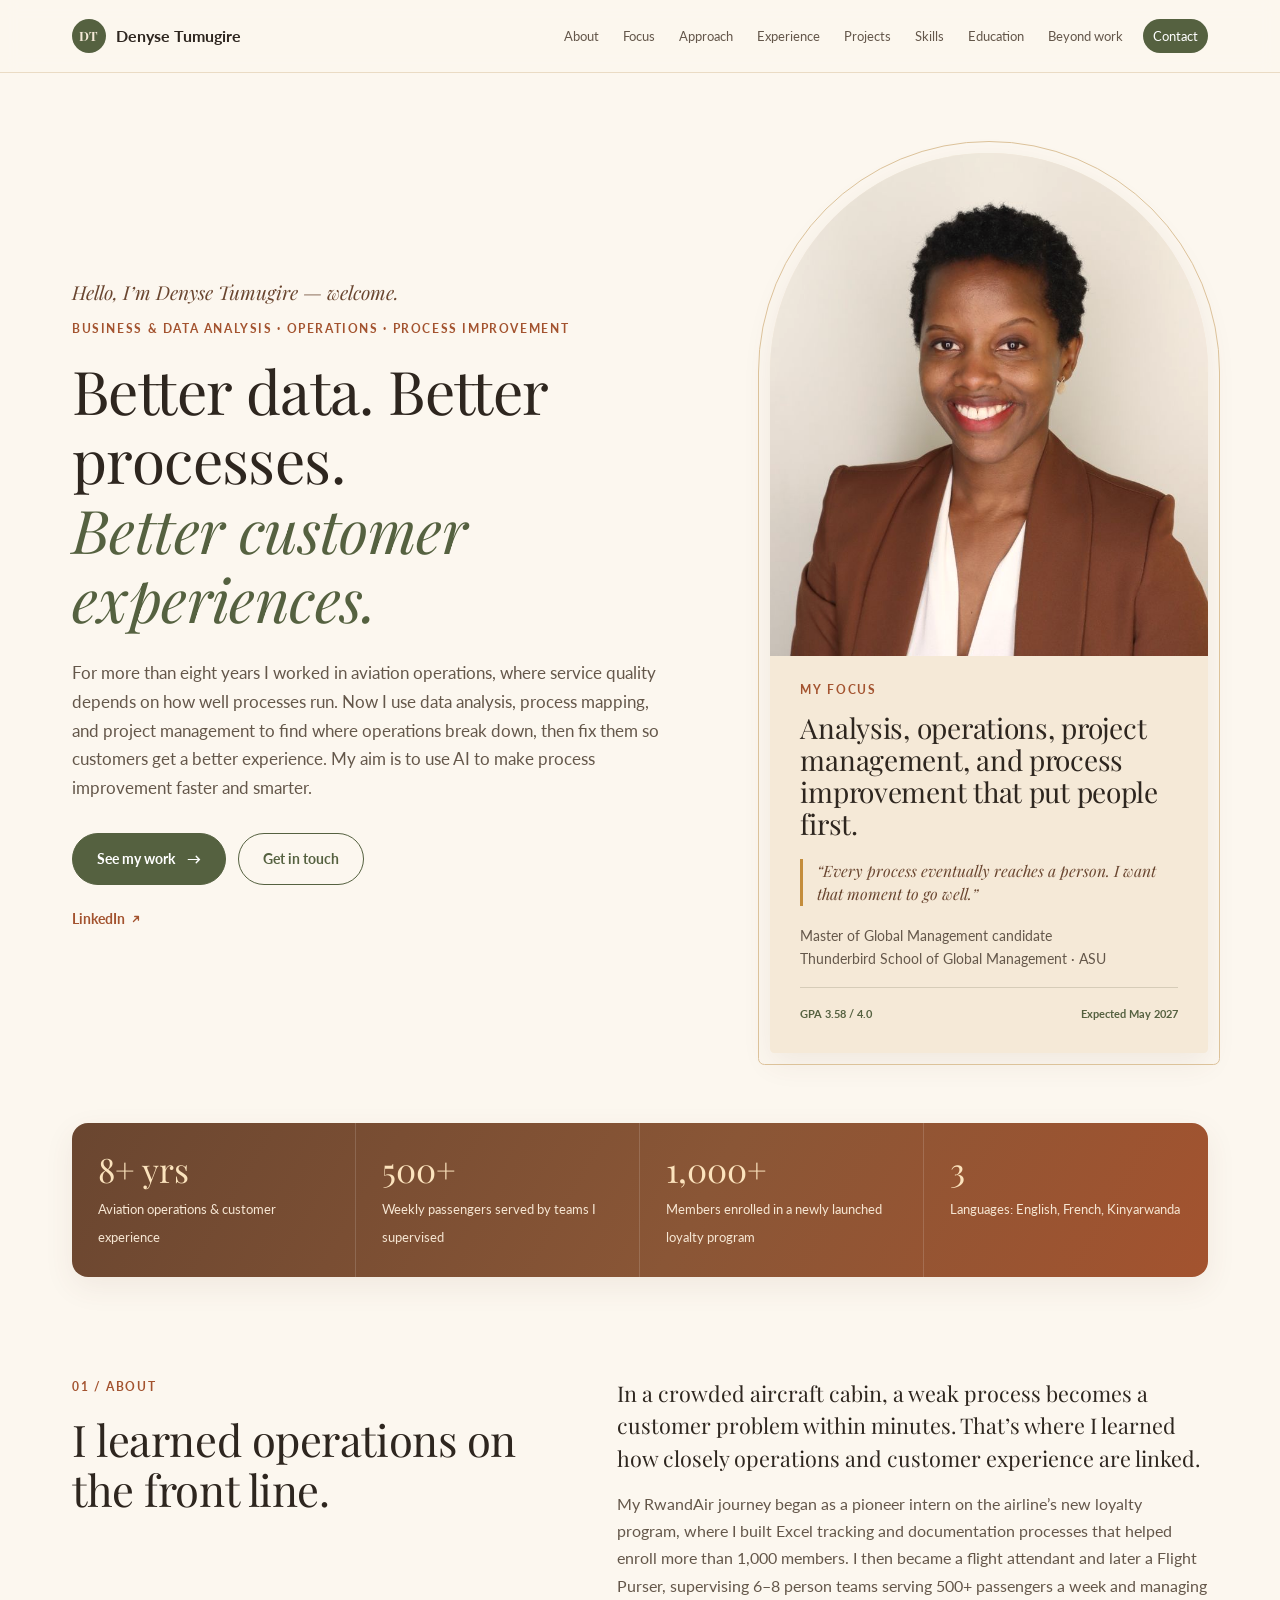
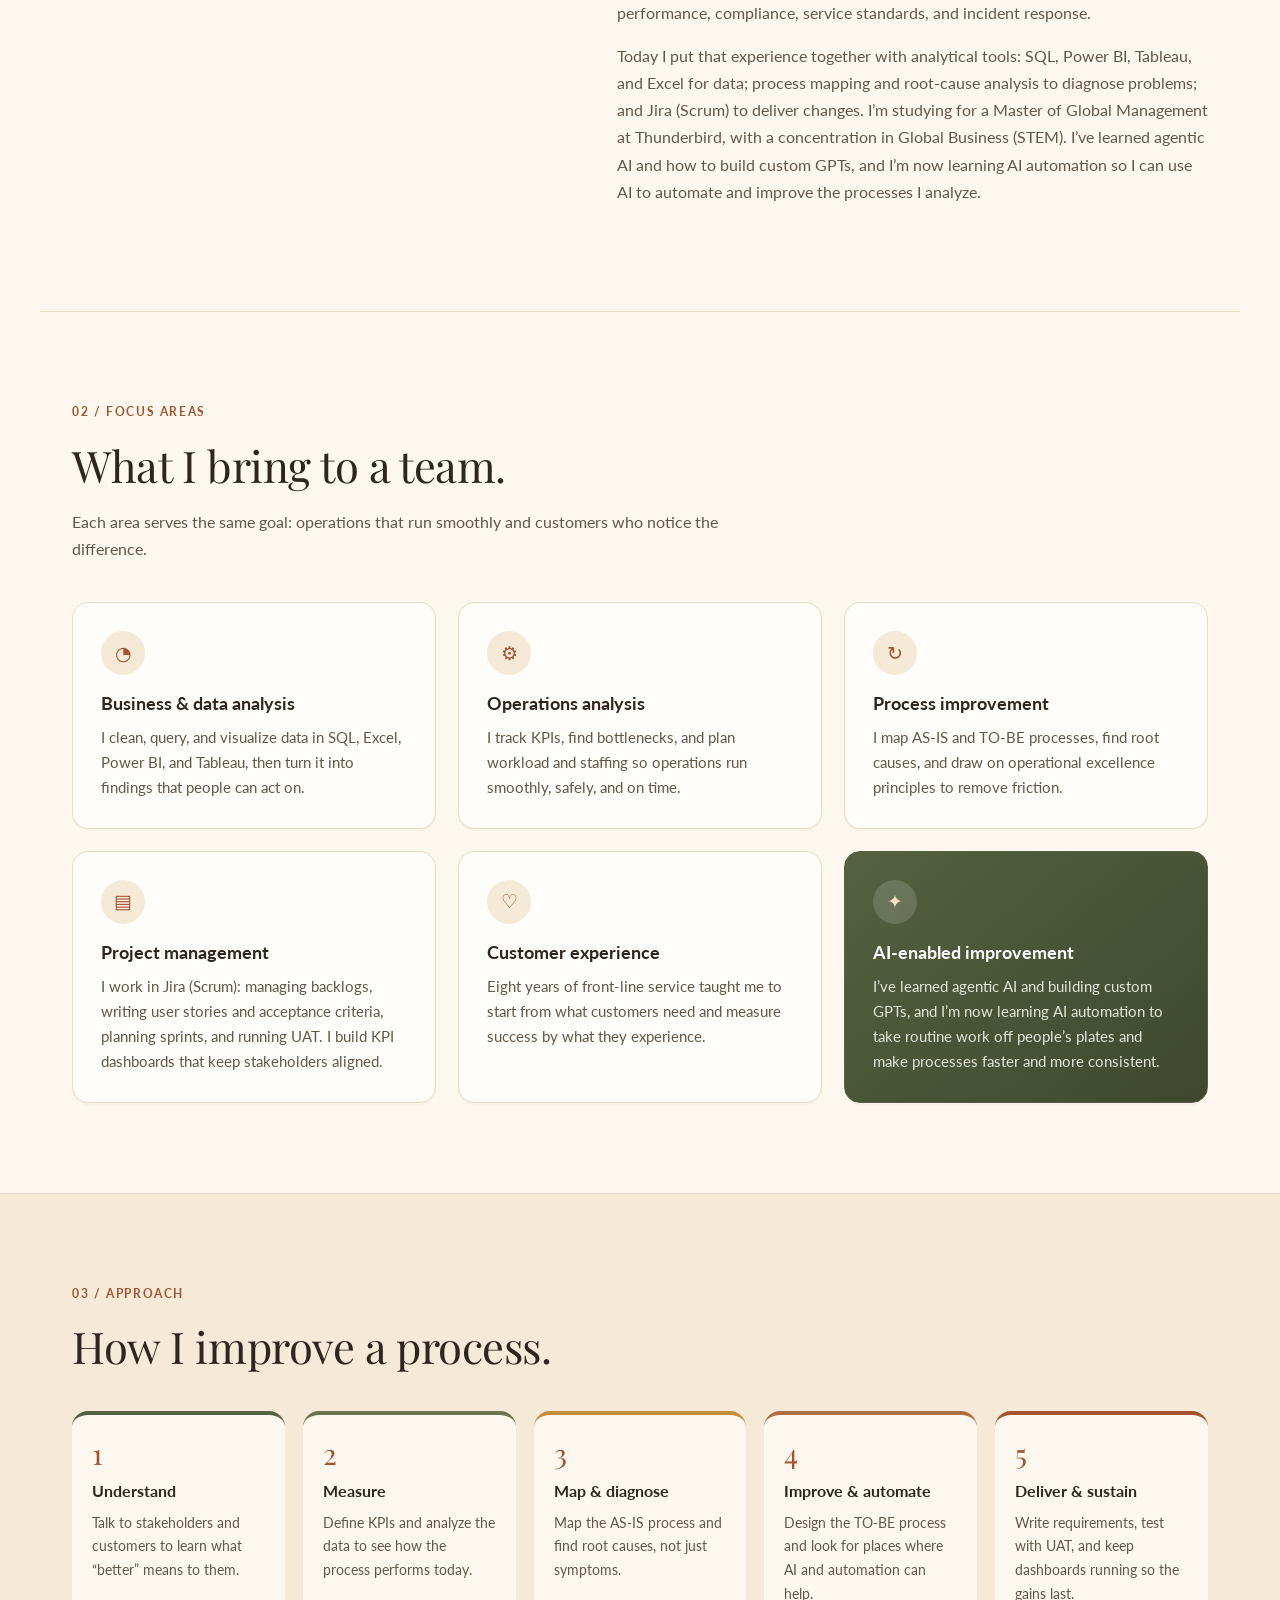
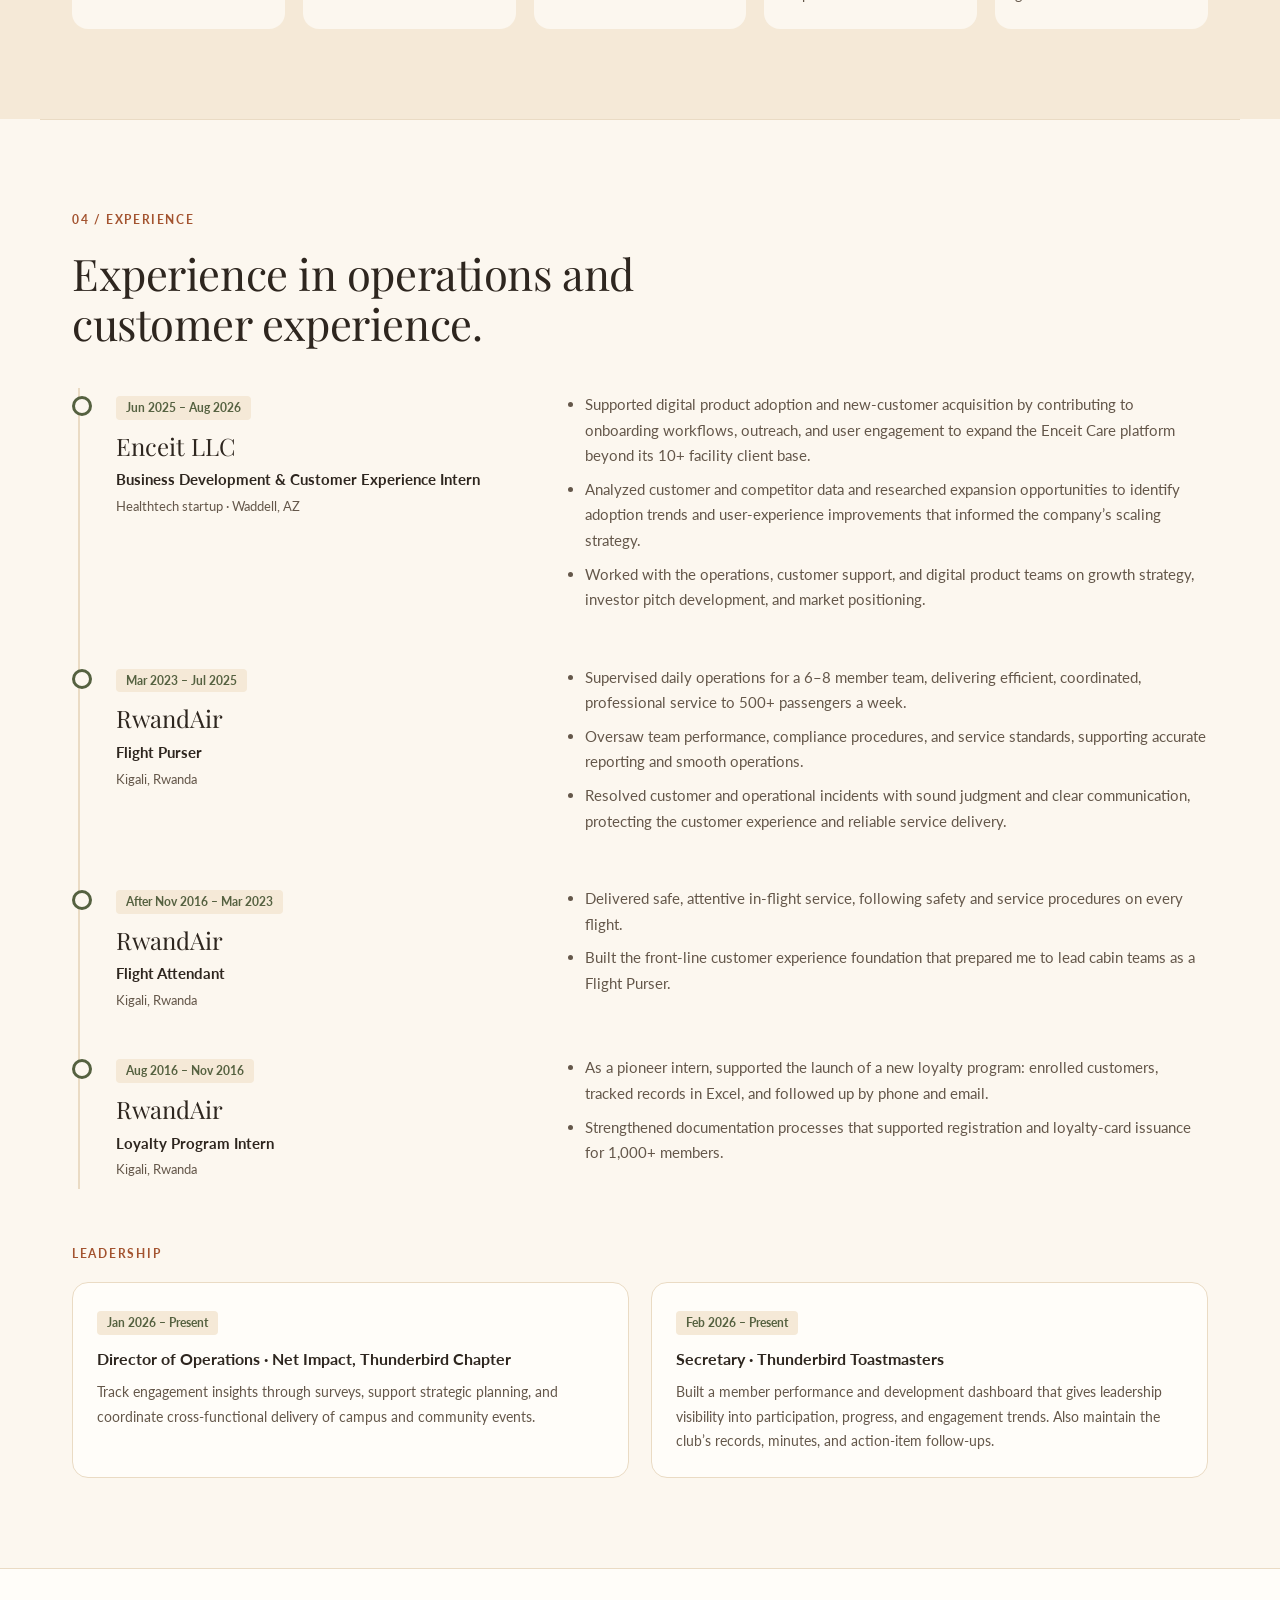
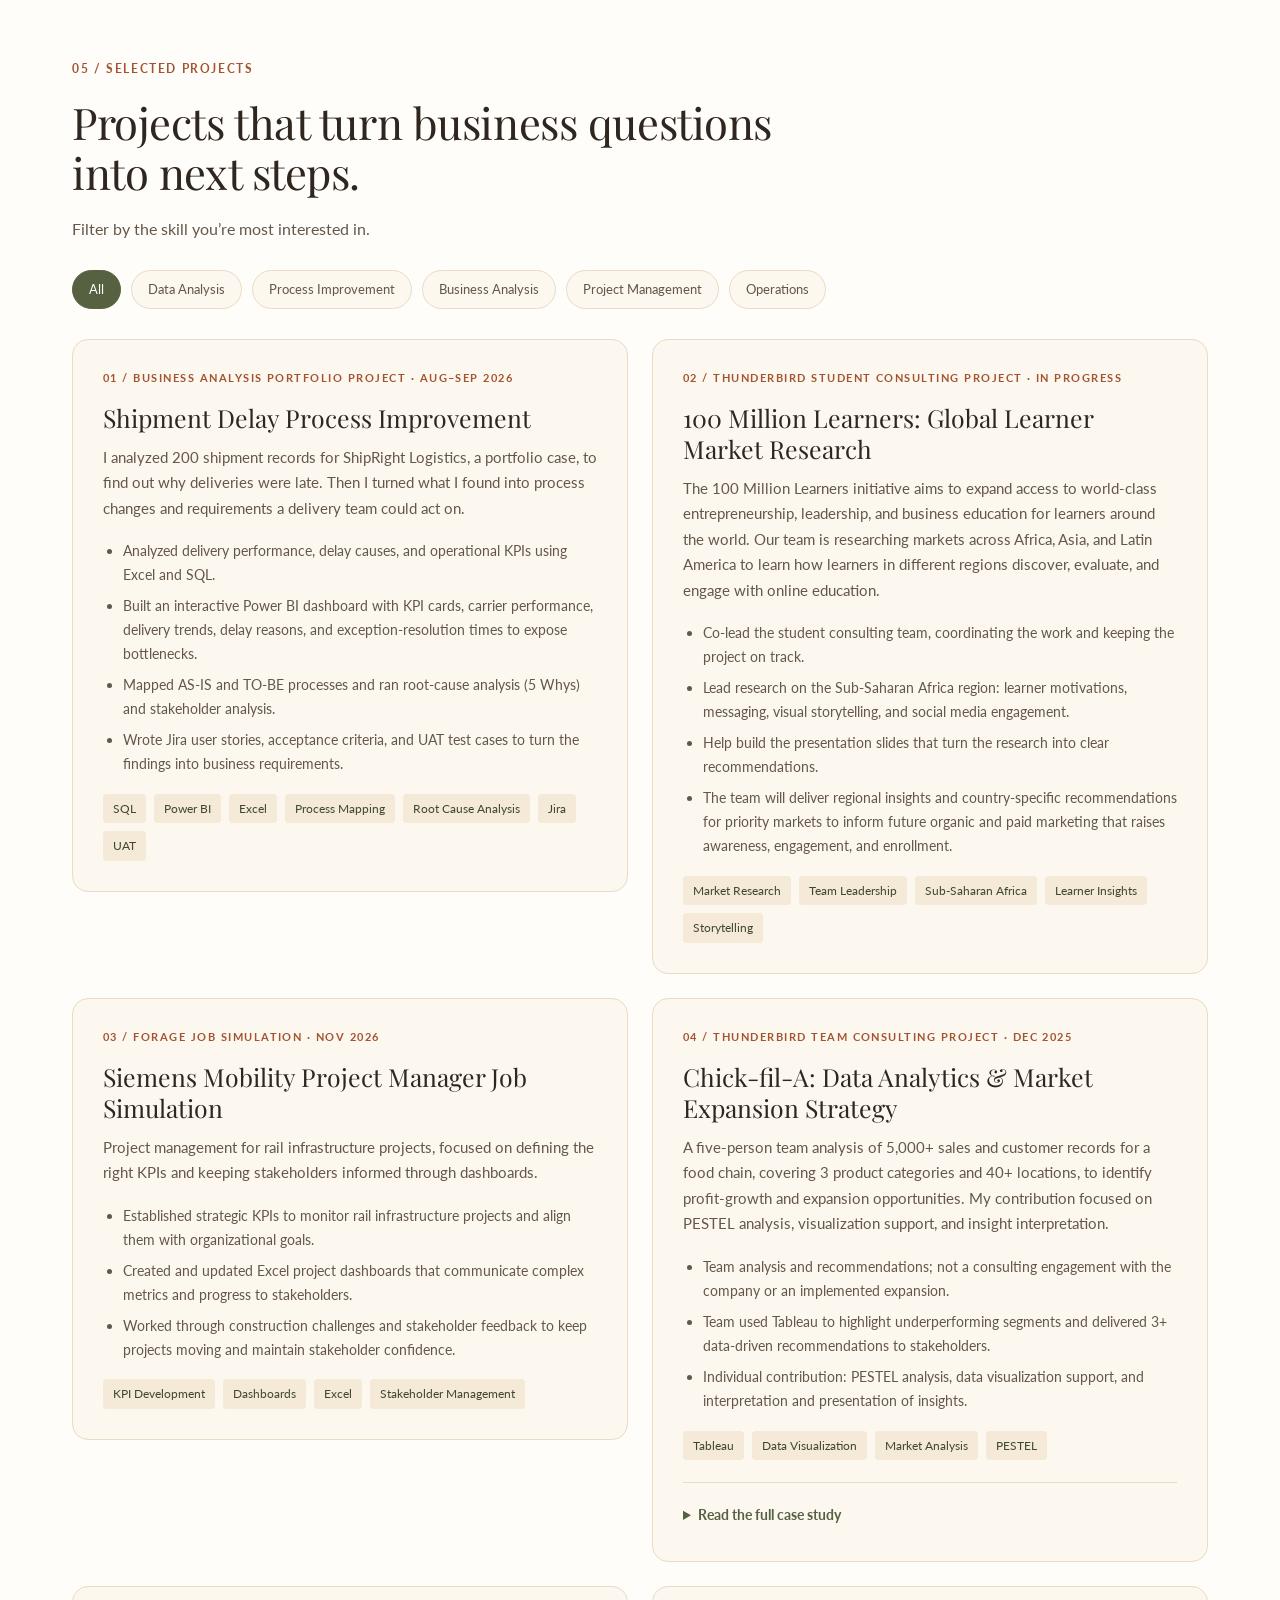
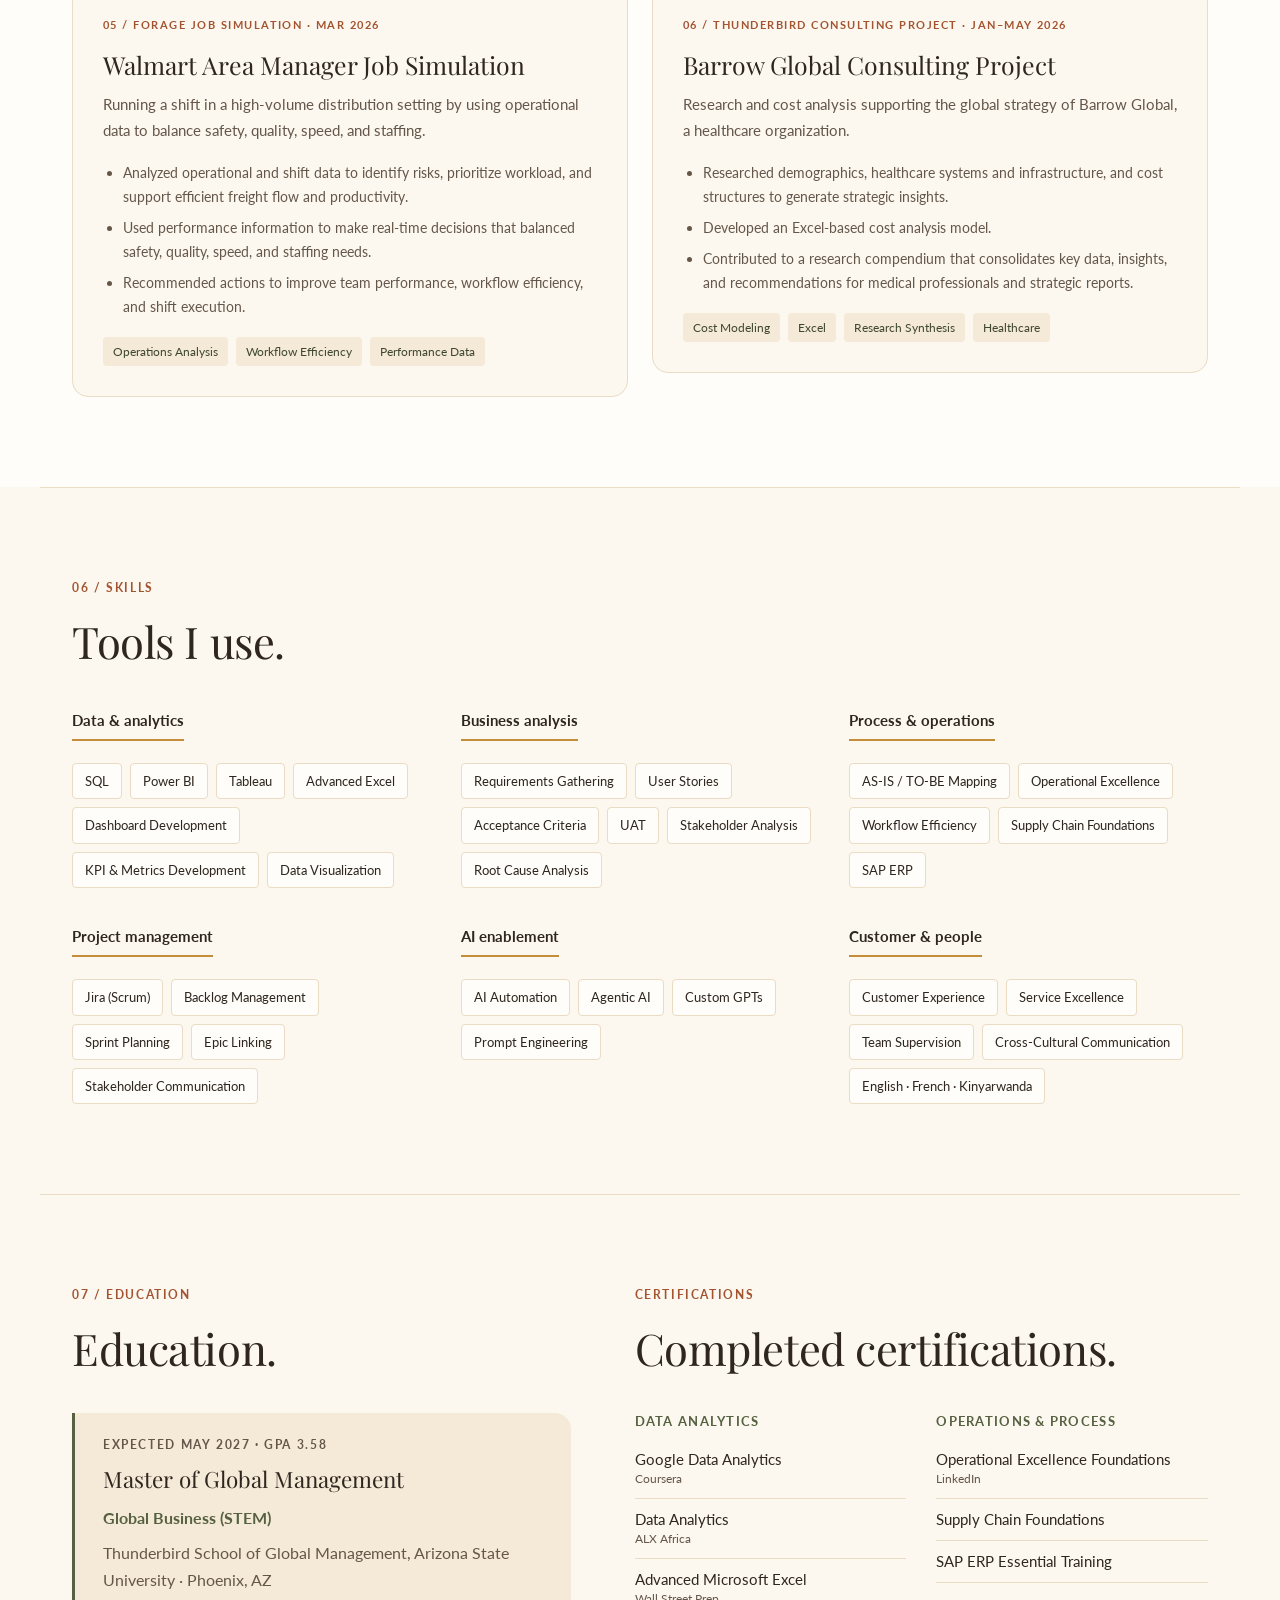
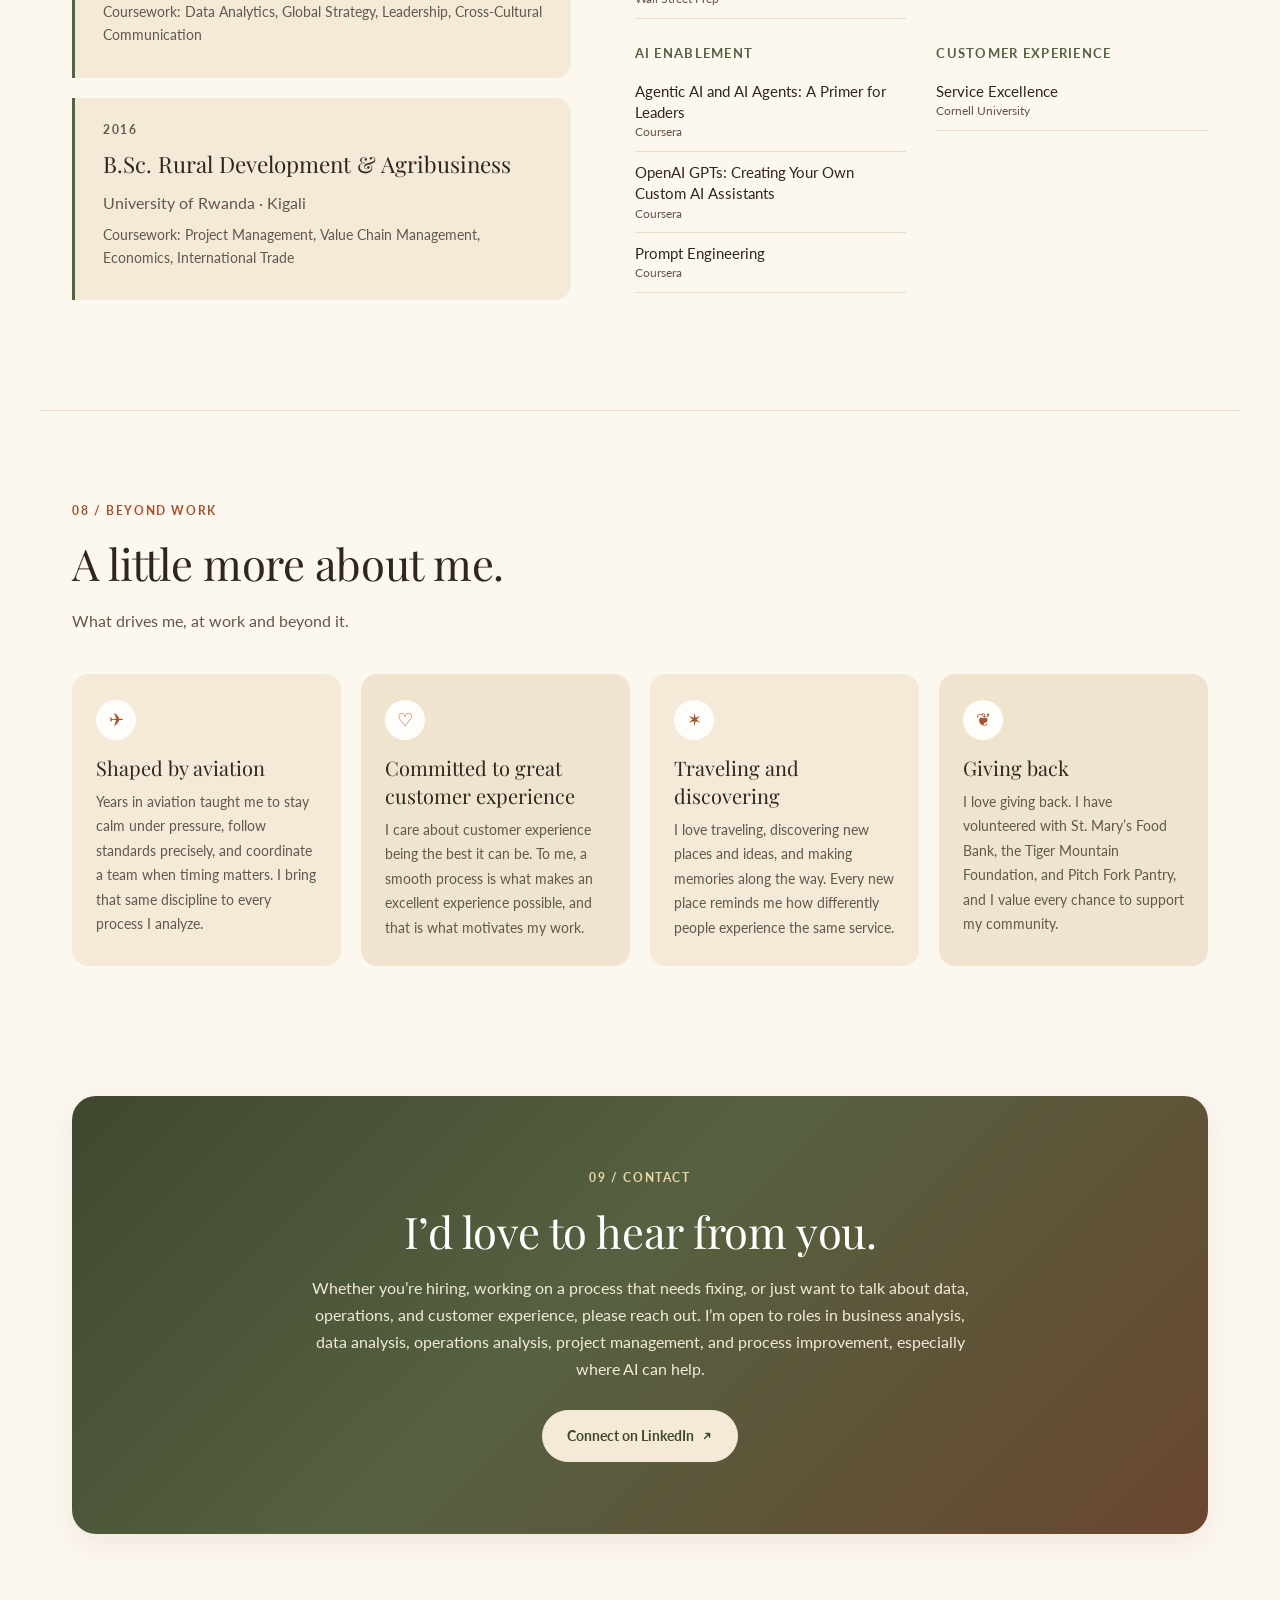
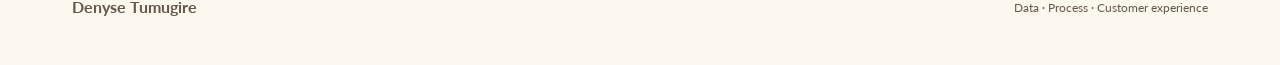
==== commit 57886279: "Retitle certifications heading as completed Co-Authored-By: Claude Opus 5.5 <noreply@anthropic.com> " ====
--- a/index.html
+++ b/index.html
@@ -177,7 +177,7 @@
         <article class="education-card"><p class="eyebrow">2016</p><h3>B.Sc. Rural Development & Agribusiness</h3><p>University of Rwanda · Kigali</p><p class="small">Coursework: Project Management, Value Chain Management, Economics, International Trade</p></article>
       </div>
       <div>
-        <div class="section-heading"><p class="eyebrow">Certifications</p><h2>Ongoing learning.</h2></div>
+        <div class="section-heading"><p class="eyebrow">Certifications</p><h2>Completed certifications.</h2></div>
         <div class="cert-groups">
           <div><h3>Data analytics</h3><ul class="certification-list"><li>Google Data Analytics <span>Coursera</span></li><li>Data Analytics <span>ALX Africa</span></li><li>Advanced Microsoft Excel <span>Wall Street Prep</span></li></ul></div>
           <div><h3>Operations & process</h3><ul class="certification-list"><li>Operational Excellence Foundations <span>LinkedIn</span></li><li>Supply Chain Foundations</li><li>SAP ERP Essential Training</li></ul></div>
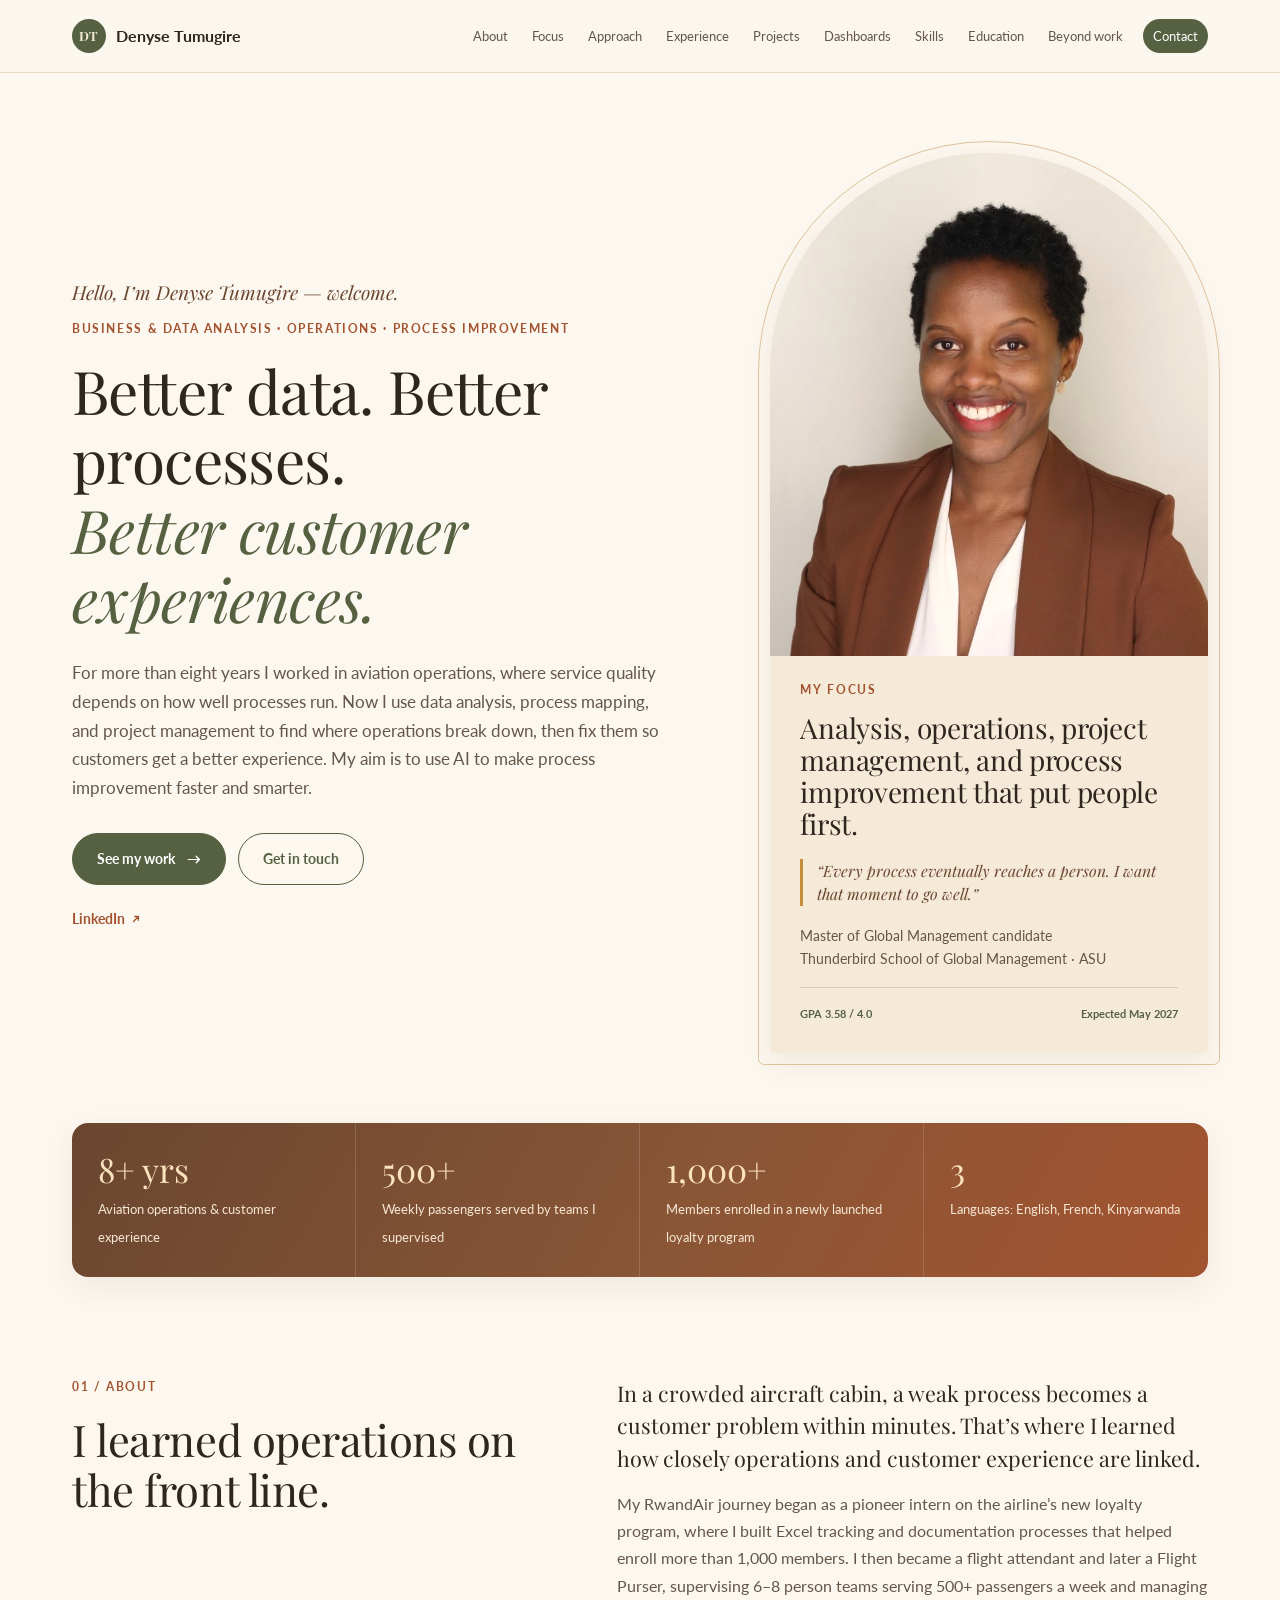
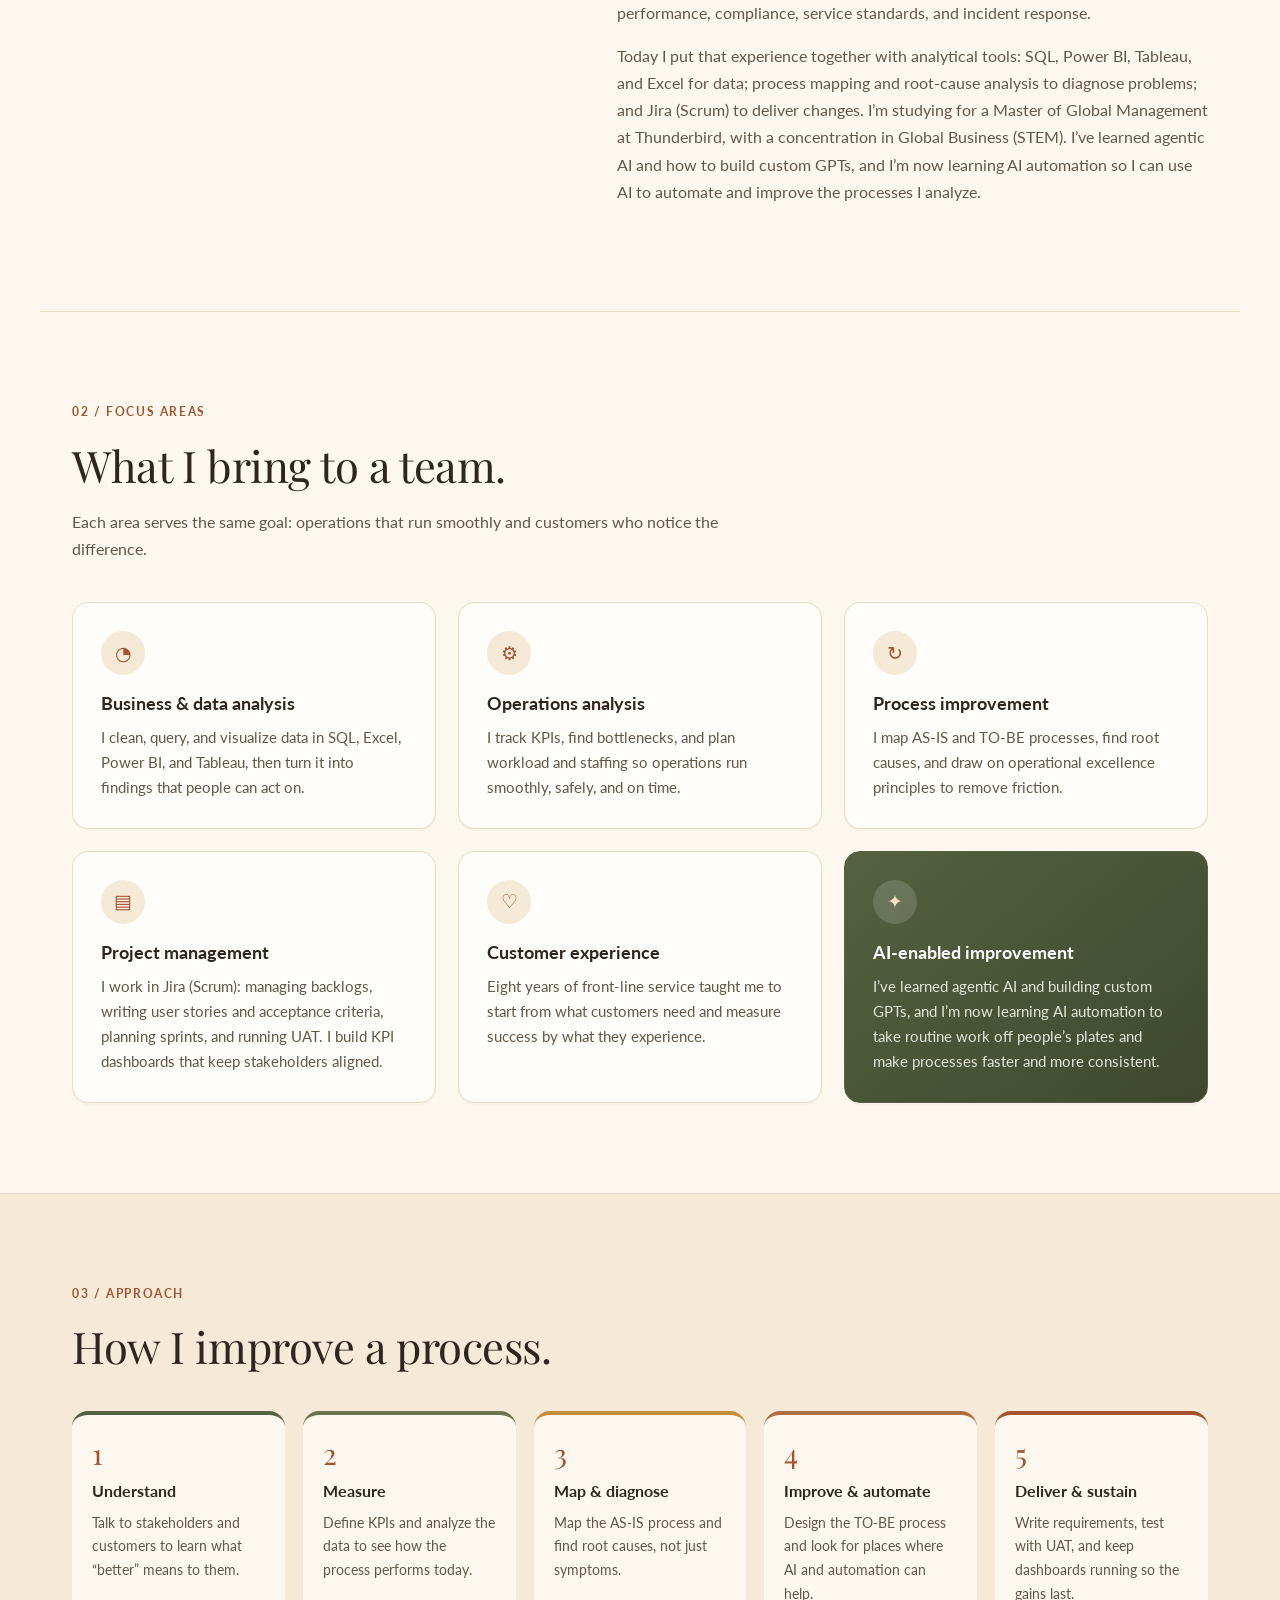
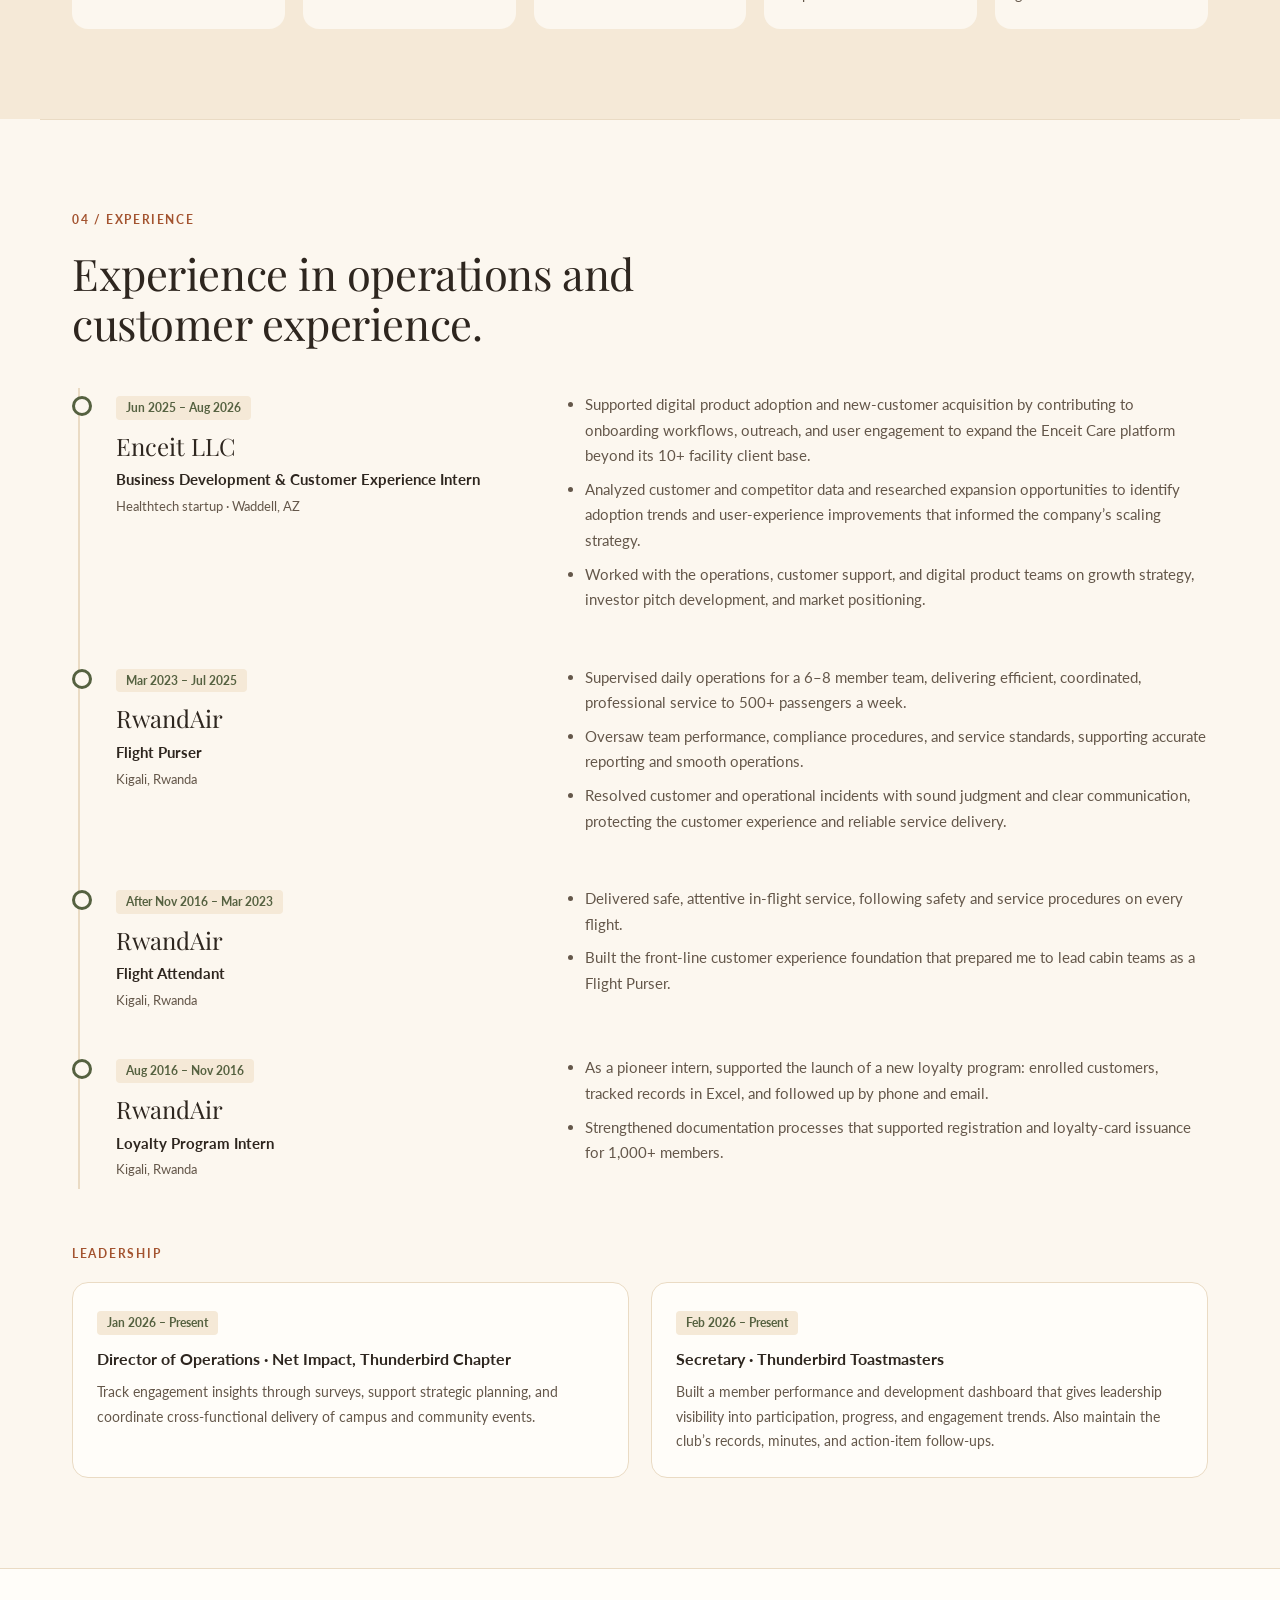
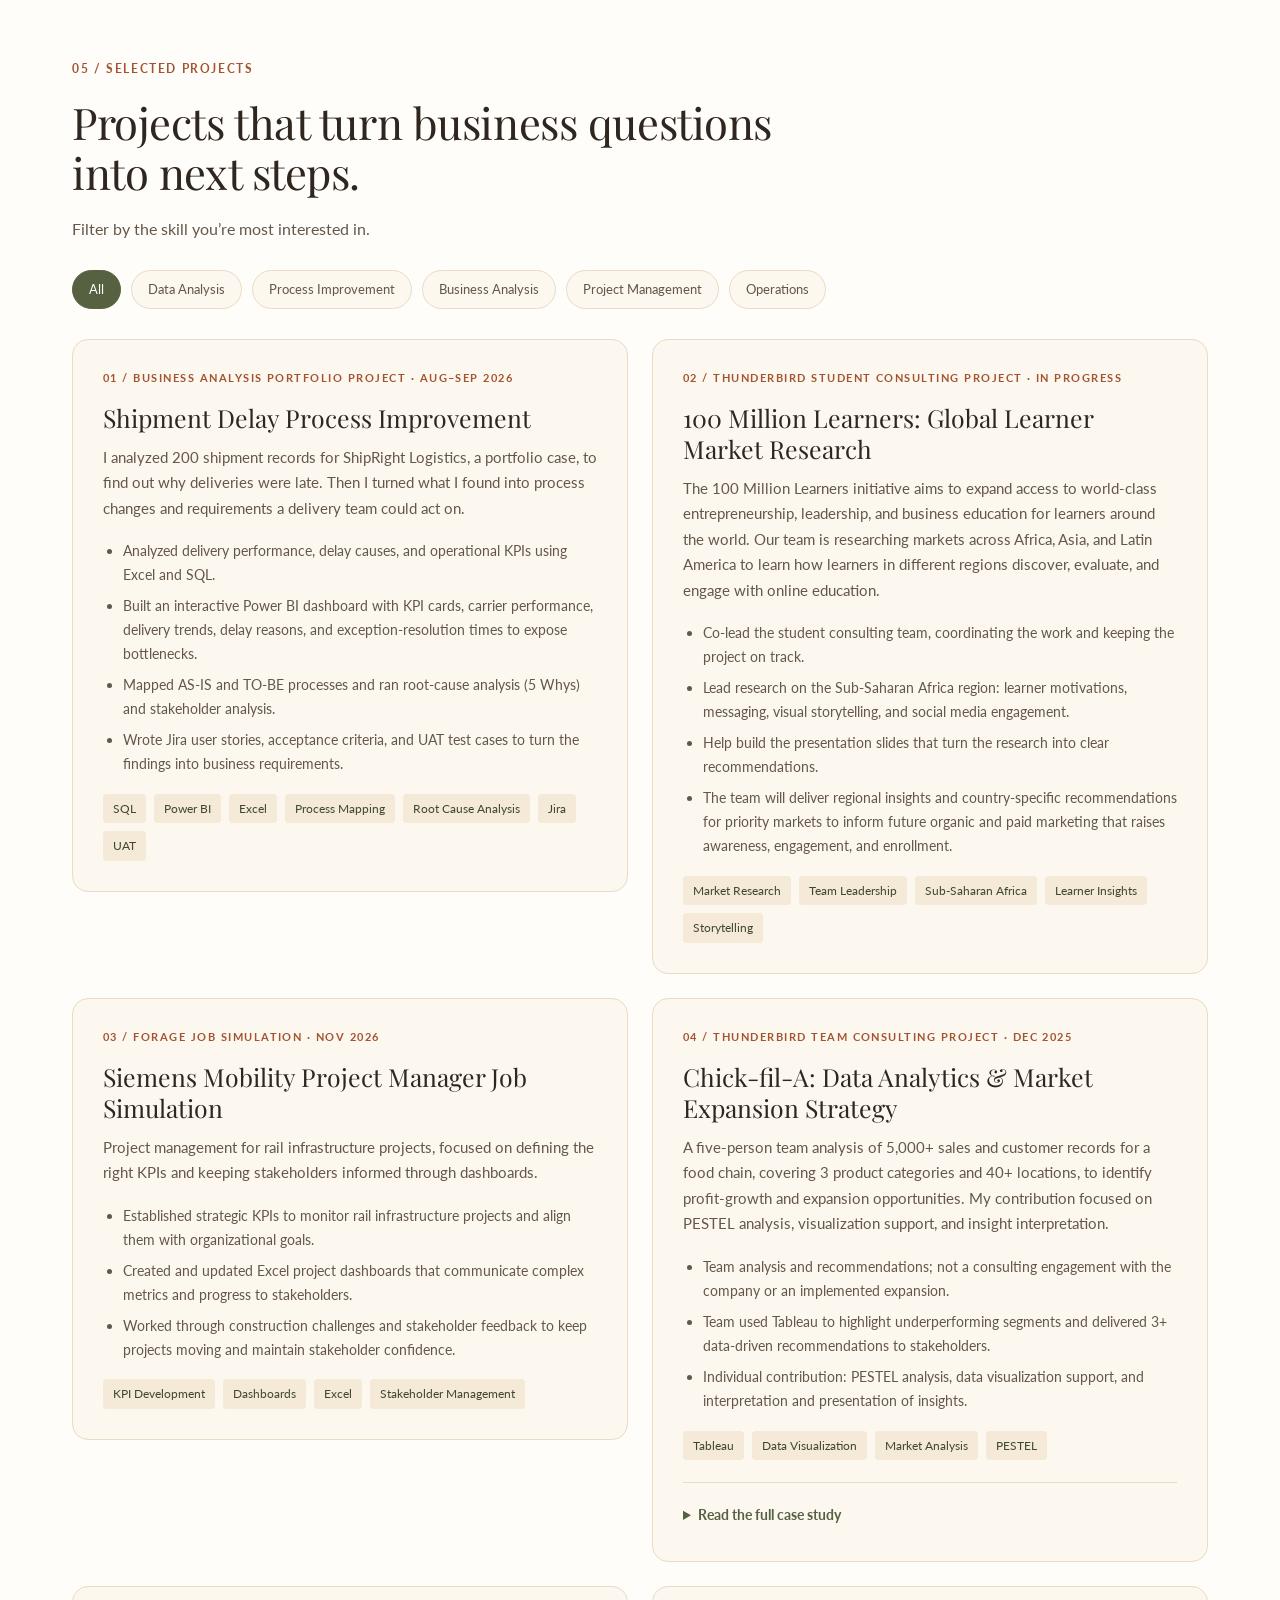
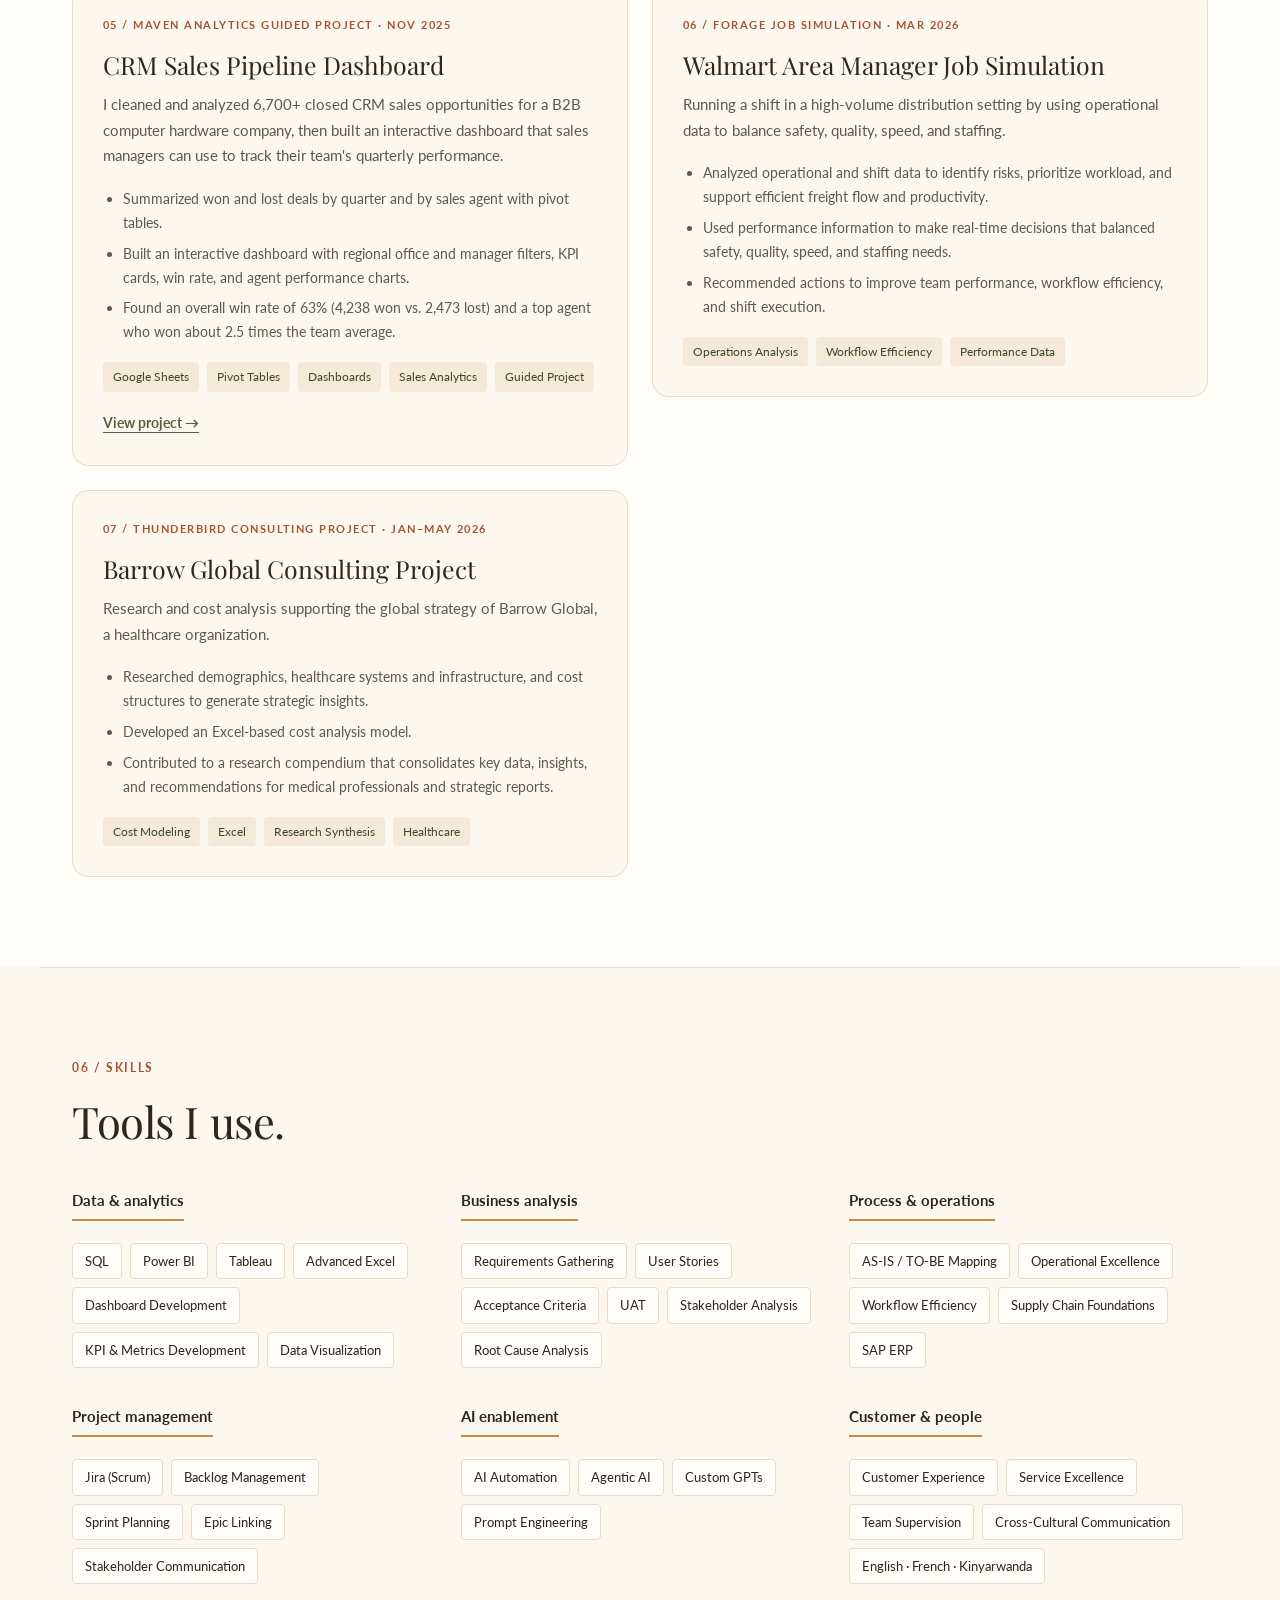
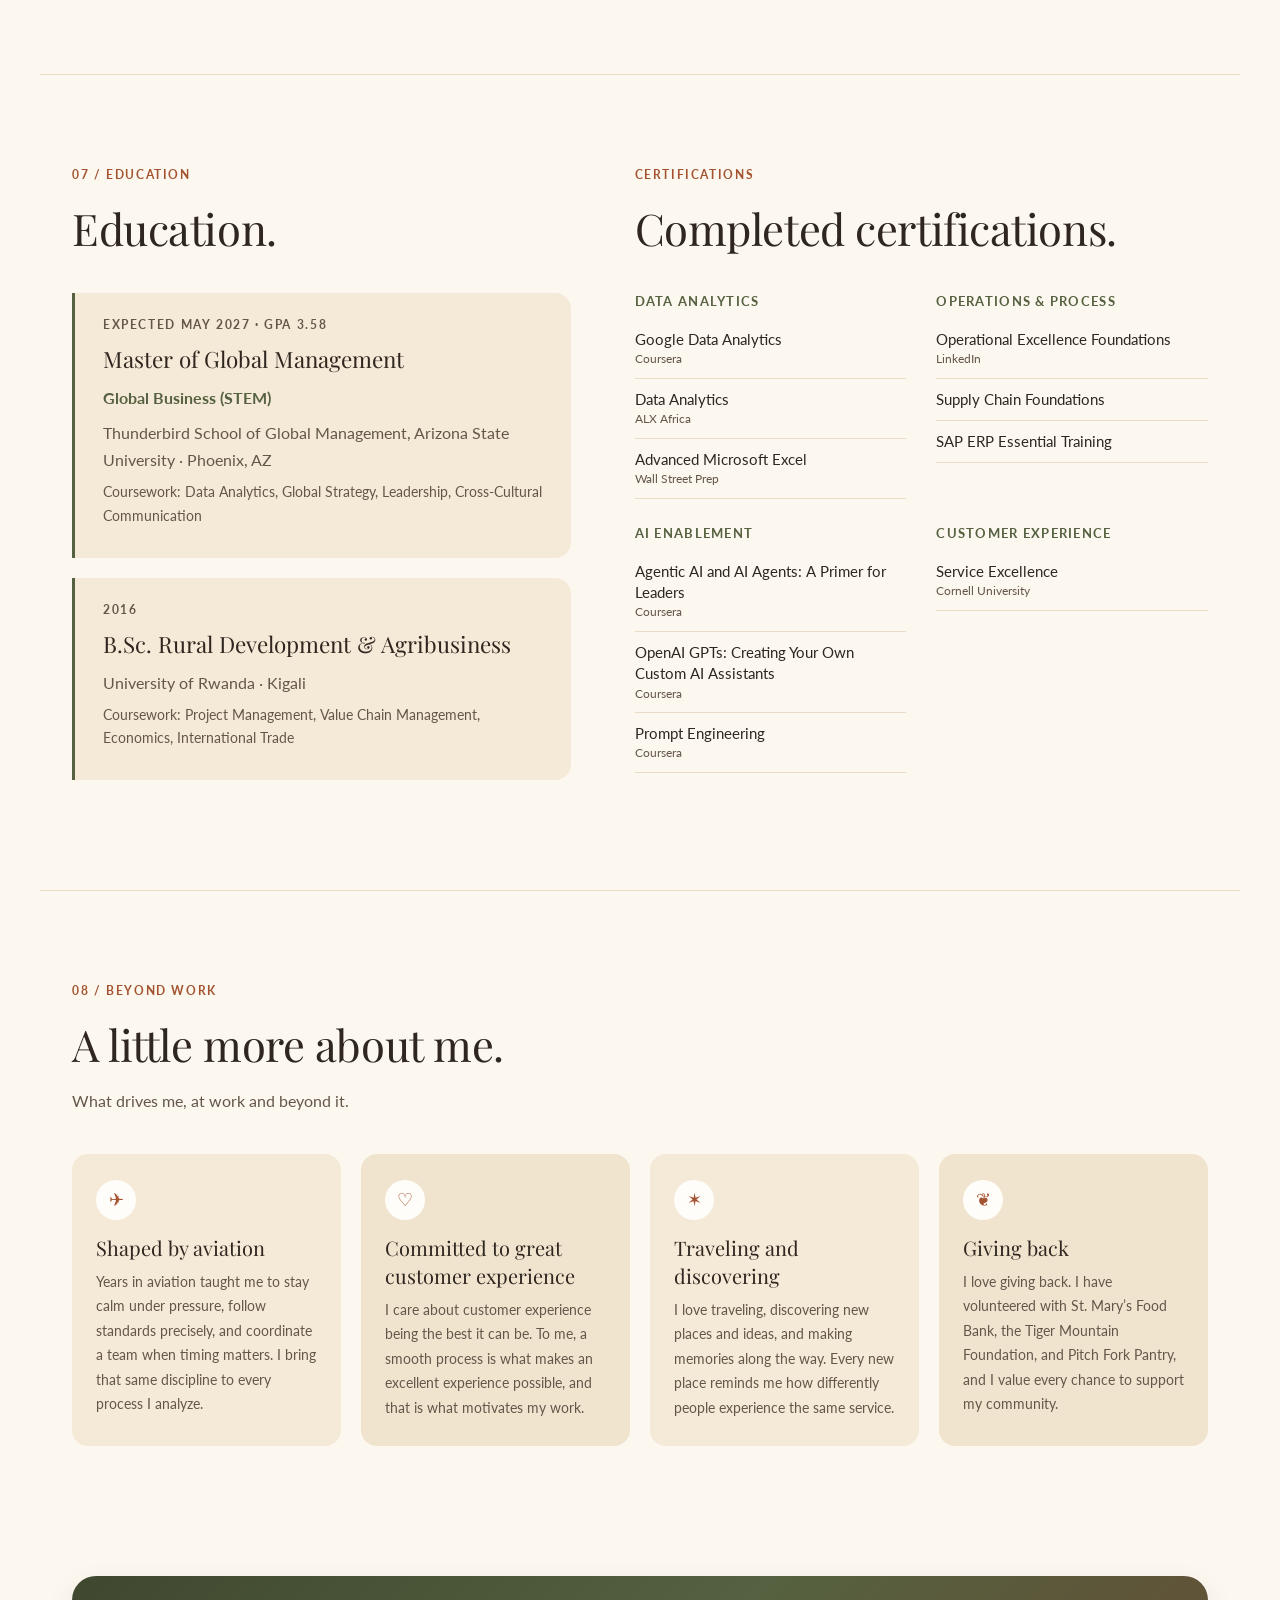
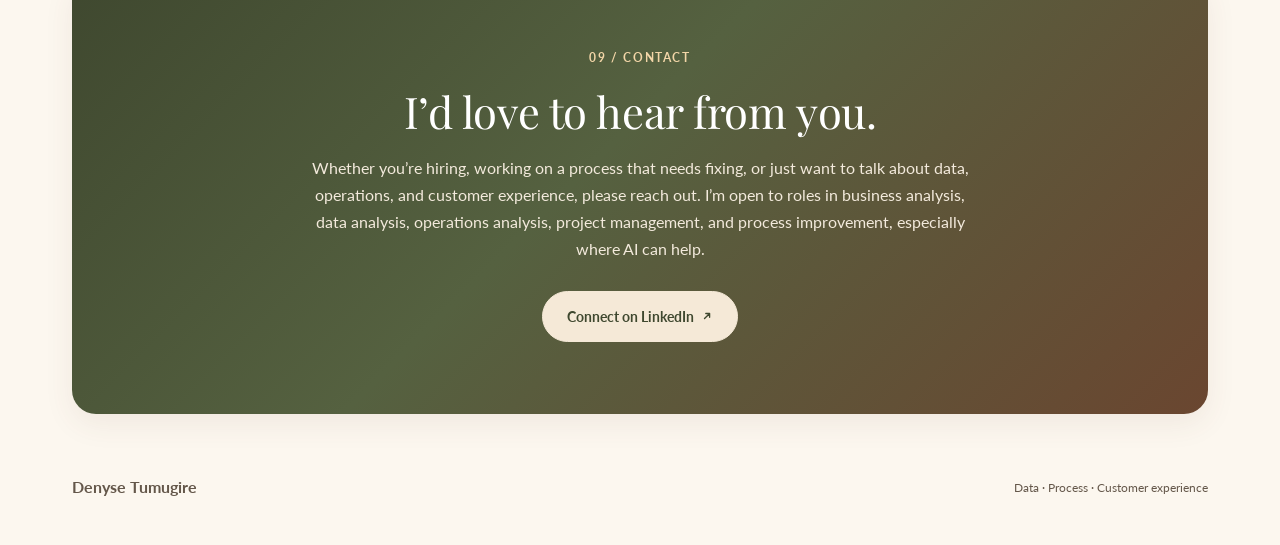
==== commit 036e822f: "Add Dashboards page with ShipRight and CRM sales dashboards Add a Dashboards item to the main naviga" ====
--- a/index.html
+++ b/index.html
@@ -26,6 +26,7 @@
         <a href="#approach">Approach</a>
         <a href="#experience">Experience</a>
         <a href="#projects">Projects</a>
+        <a href="dashboards/">Dashboards</a>
         <a href="#skills">Skills</a>
         <a href="#credentials">Education</a>
         <a href="#beyond">Beyond work</a>
--- a/assets/styles.css
+++ b/assets/styles.css
@@ -261,3 +261,33 @@
   html { scroll-behavior: auto; }
   *, *:before, *:after { transition: none !important; }
 }
+
+/* ---------- Dashboards page ---------- */
+.dash-intro { padding-bottom: 30px; }
+.dash-intro h1 { font-size: clamp(2.2rem, 4.2vw, 3.4rem); margin-bottom: 18px; }
+.dash-list { display: grid; gap: 40px; padding-top: 20px; border-top: 0 !important; }
+.dash-card { background: var(--white); border: 1px solid var(--line); border-radius: var(--radius); overflow: hidden; box-shadow: var(--shadow); scroll-margin-top: calc(var(--header-h) + 16px); }
+.dash-preview { display: block; background: var(--sand); padding: 24px; border-bottom: 1px solid var(--line); }
+.dash-preview img { display: block; width: 100%; height: auto; max-height: 560px; object-fit: contain; background: #fff; border-radius: 8px; box-shadow: 0 4px 16px rgba(106, 70, 48, .10); transition: transform .2s; }
+.dash-preview:hover img { transform: scale(1.01); }
+.dash-body { display: grid; grid-template-columns: 1.25fr 1fr; gap: 44px; padding: 34px; }
+.dash-main .eyebrow { margin-bottom: 12px; }
+.dash-main h2 { font-size: clamp(1.6rem, 2.6vw, 2.1rem); margin-bottom: 6px; }
+.dash-subtitle { font-weight: 700; color: var(--olive); font-size: .92rem; }
+.dash-main p:not(.eyebrow):not(.dash-subtitle) { color: var(--muted); font-size: .95rem; }
+.dash-actions { display: flex; flex-wrap: wrap; gap: 12px; margin-top: 22px; }
+.badge { display: inline-block; margin-left: 6px; padding: 2px 10px; border-radius: 999px; background: var(--clay); color: #fff; font-size: .62rem; letter-spacing: .1em; vertical-align: 1px; }
+.dash-findings { background: var(--sand); border-radius: 12px; padding: 24px 26px; align-self: start; }
+.dash-findings h3 { font-size: .78rem; letter-spacing: .14em; text-transform: uppercase; color: var(--clay); margin-bottom: 12px; }
+.dash-findings ul { margin: 0; padding-left: 18px; color: var(--muted); font-size: .92rem; }
+.dash-findings li { margin-bottom: 10px; }
+.dash-findings li:last-child { margin-bottom: 0; }
+.dash-findings strong { color: var(--ink); }
+@media (max-width: 900px) {
+  .dash-body { grid-template-columns: 1fr; gap: 26px; padding: 26px; }
+}
+@media (max-width: 600px) {
+  .dash-preview { padding: 12px; }
+  .dash-body { padding: 22px 18px; }
+  .dash-actions .button { flex: 1 1 100%; justify-content: center; }
+}
